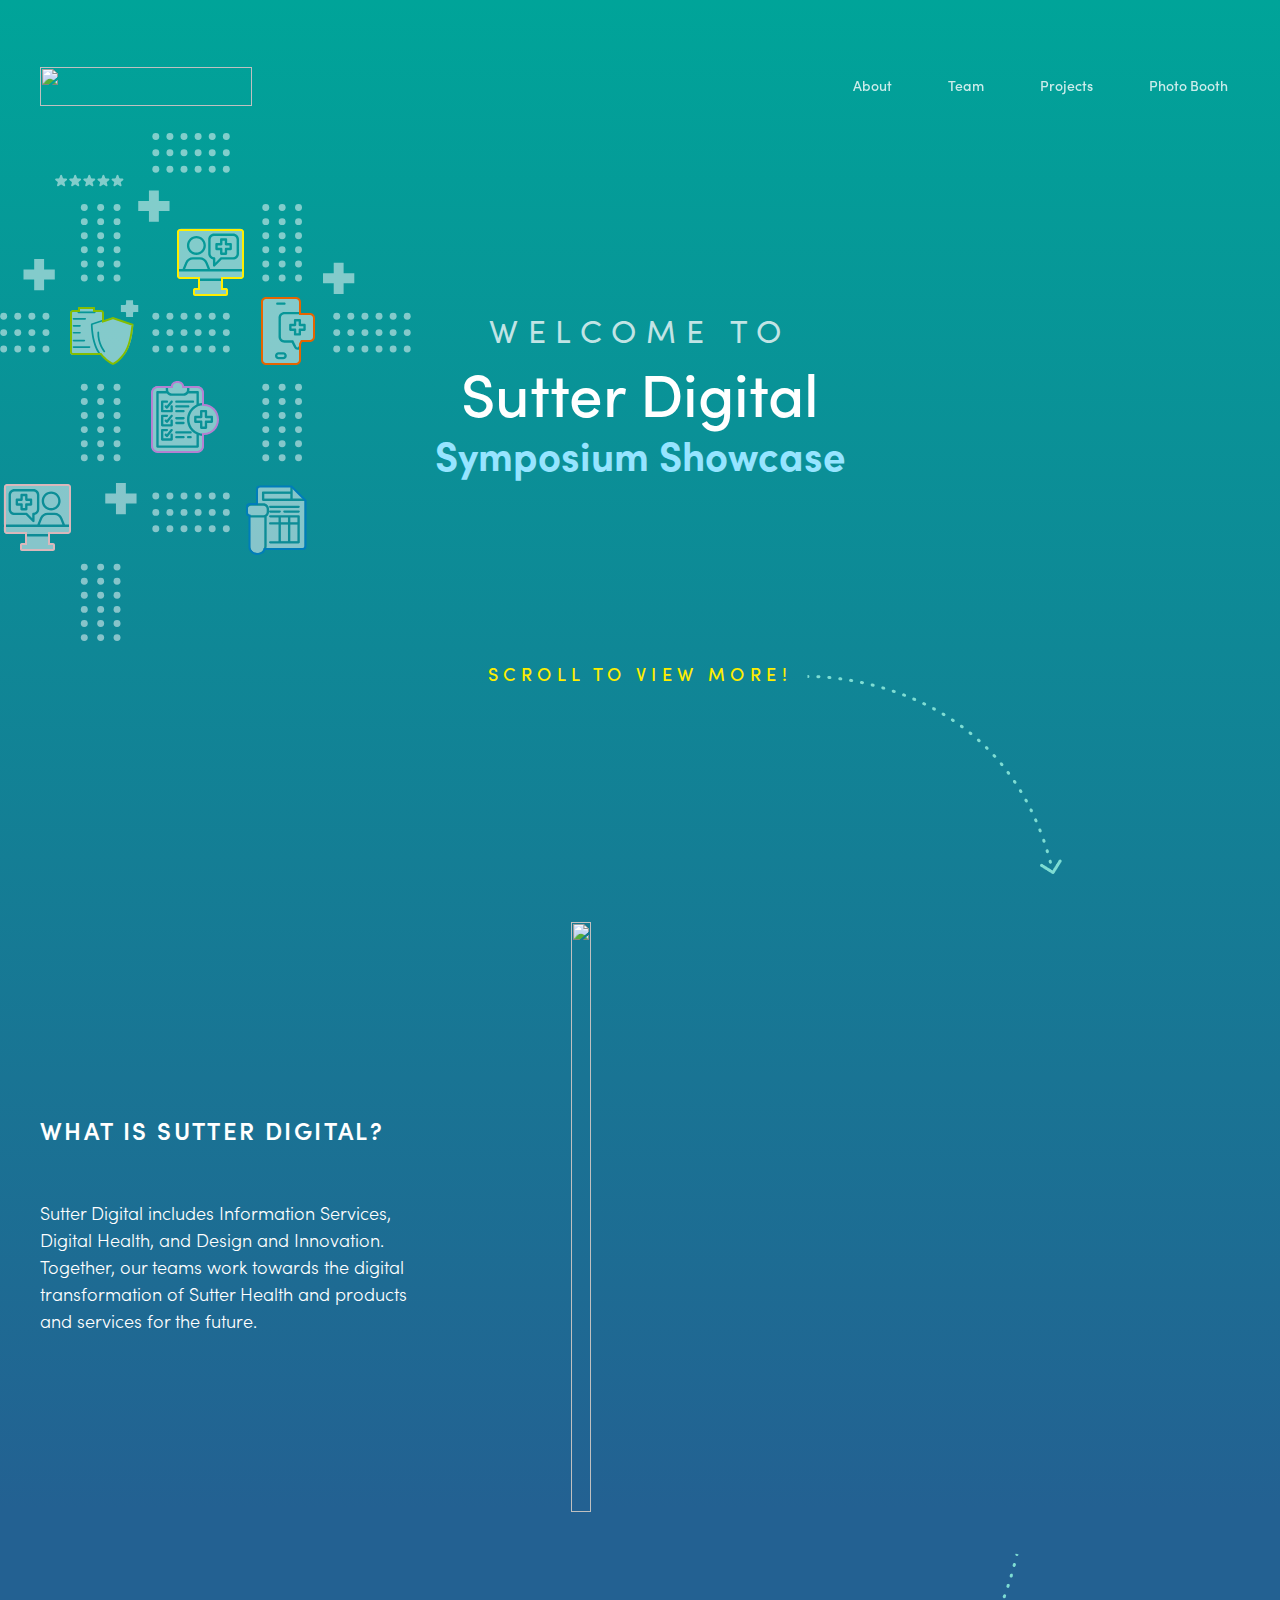
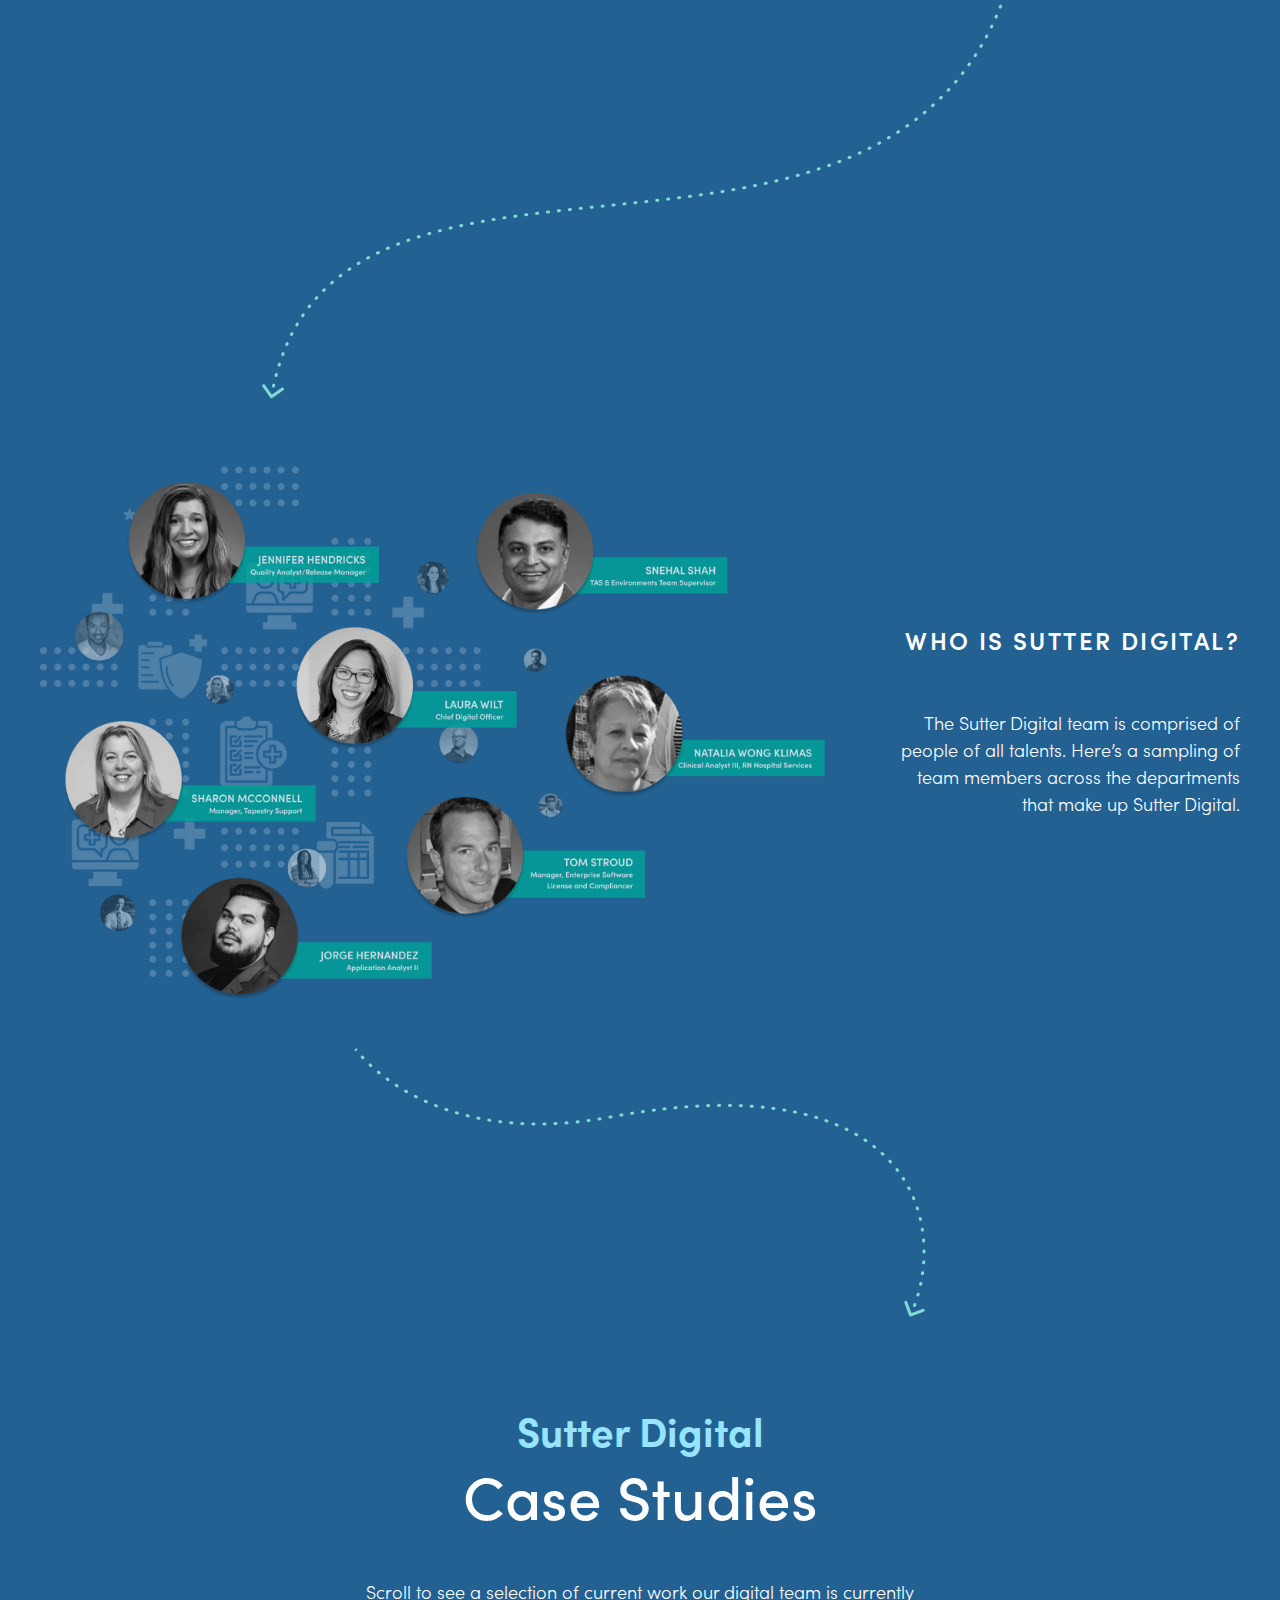
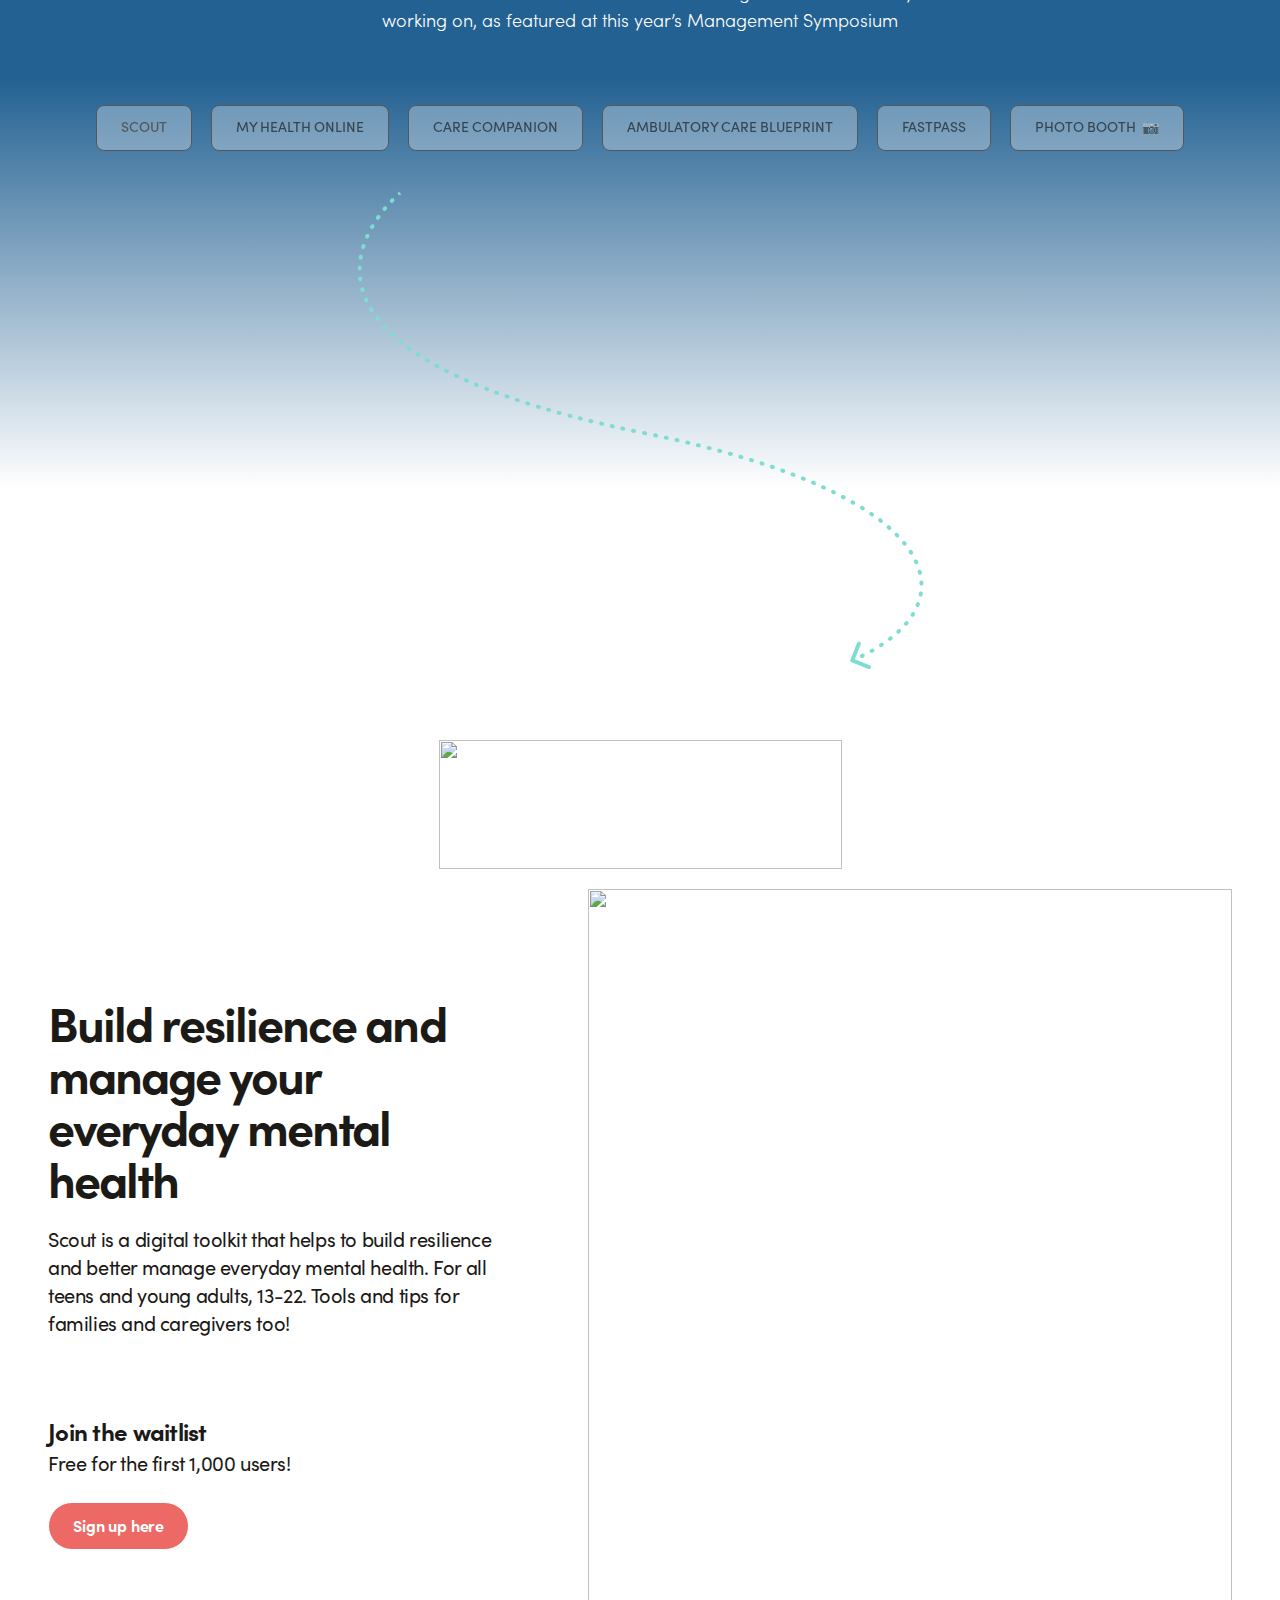
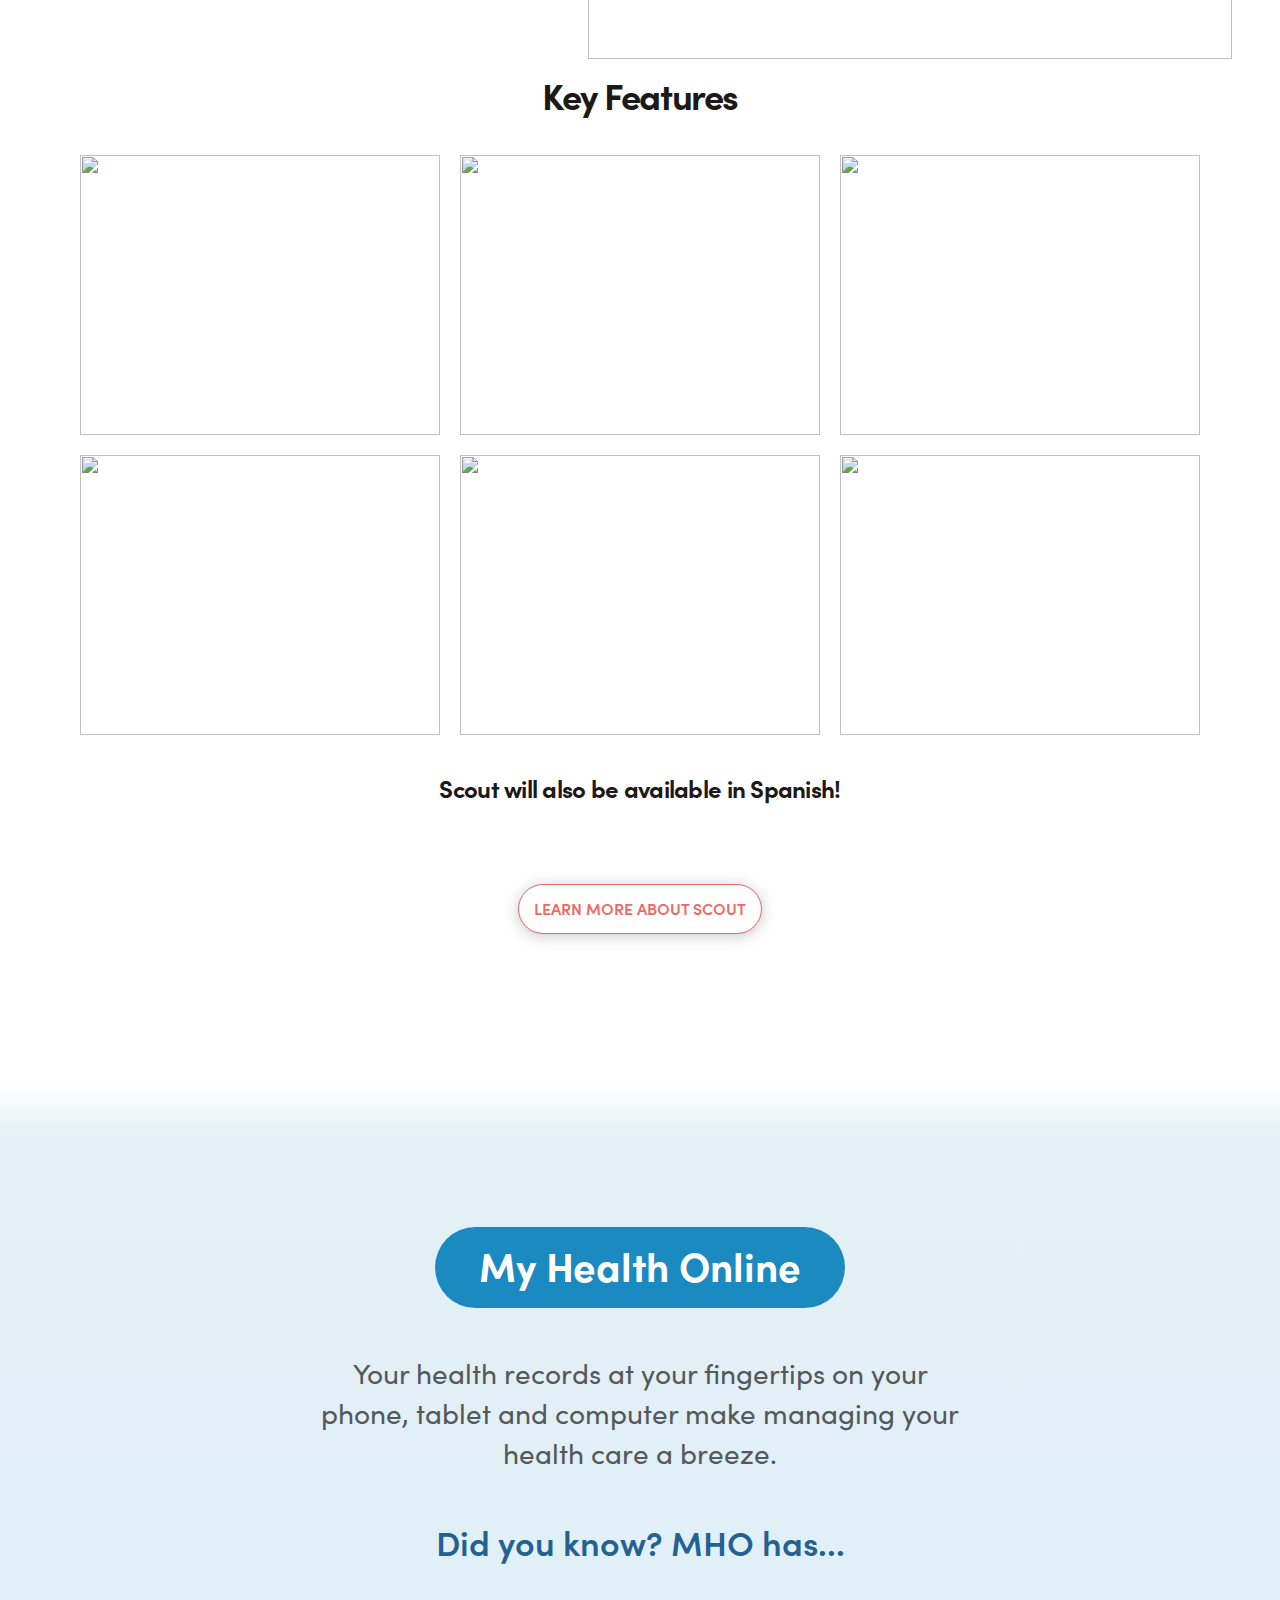
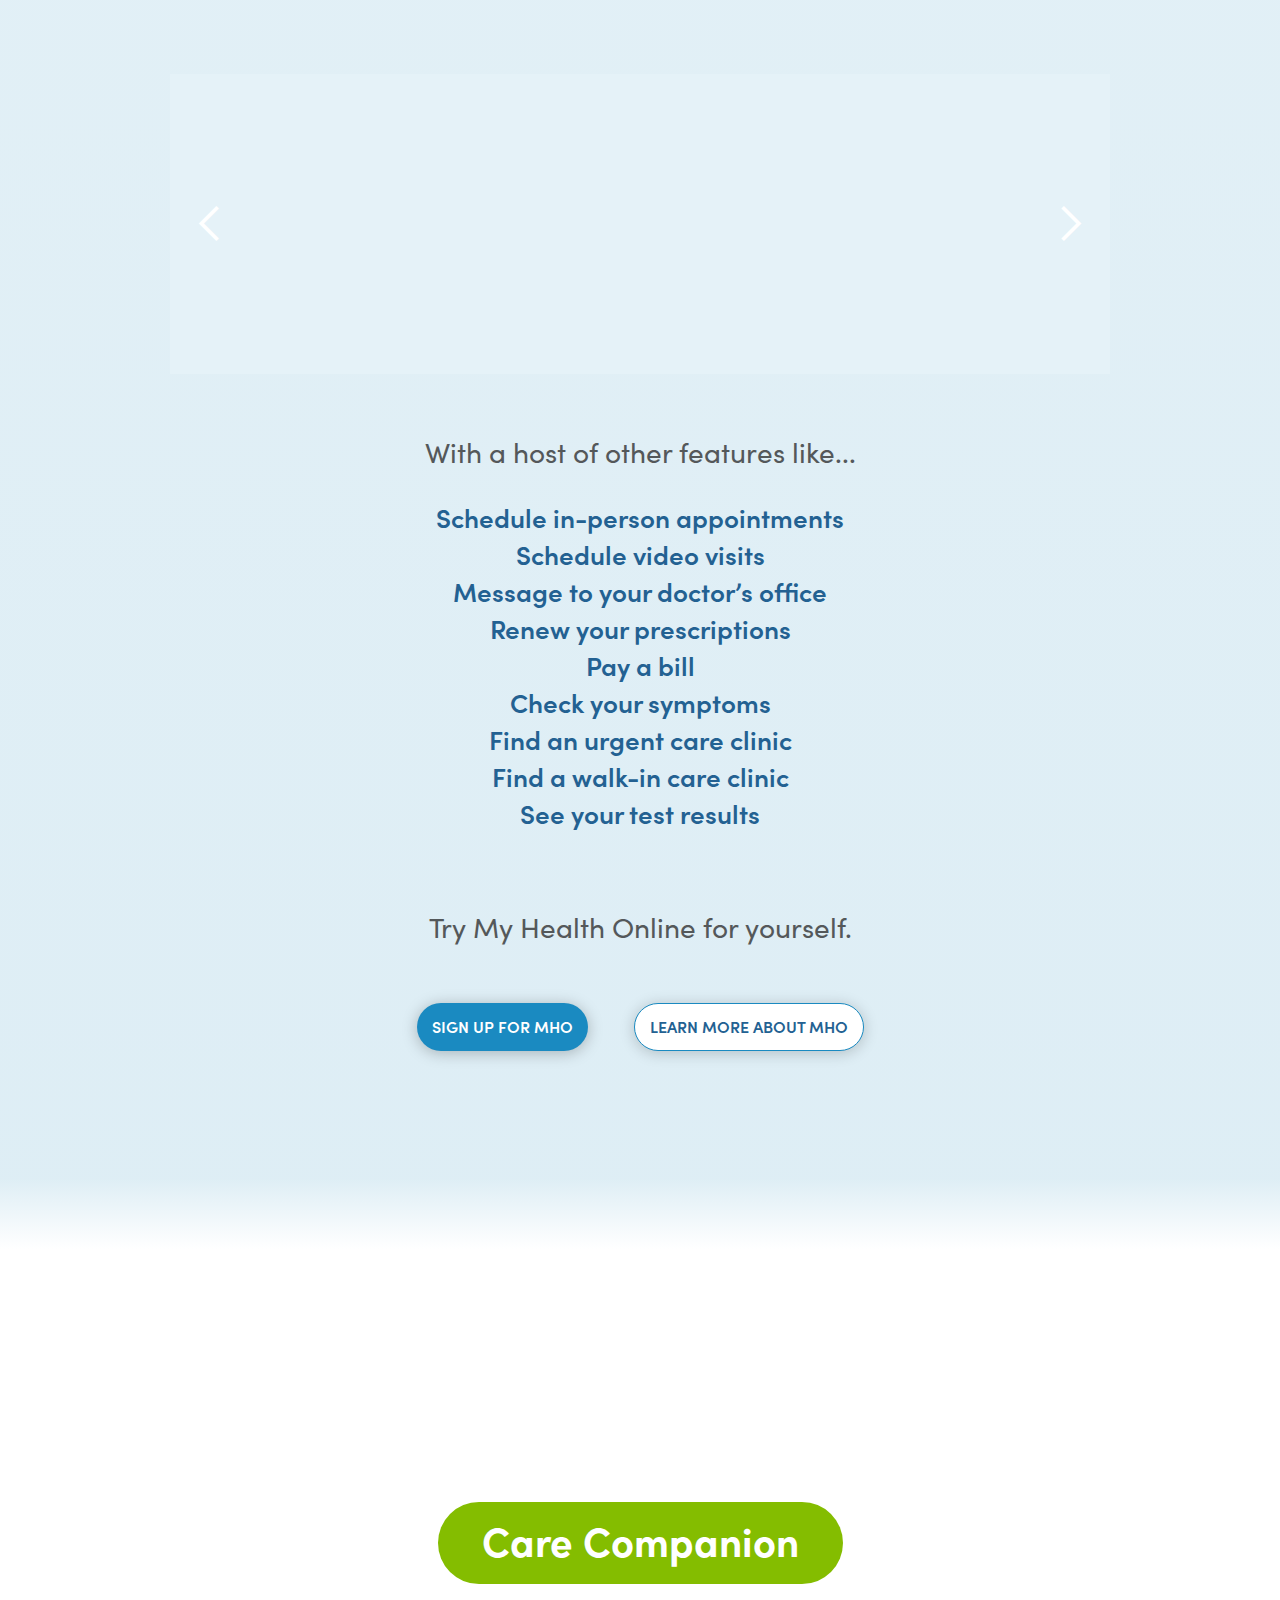
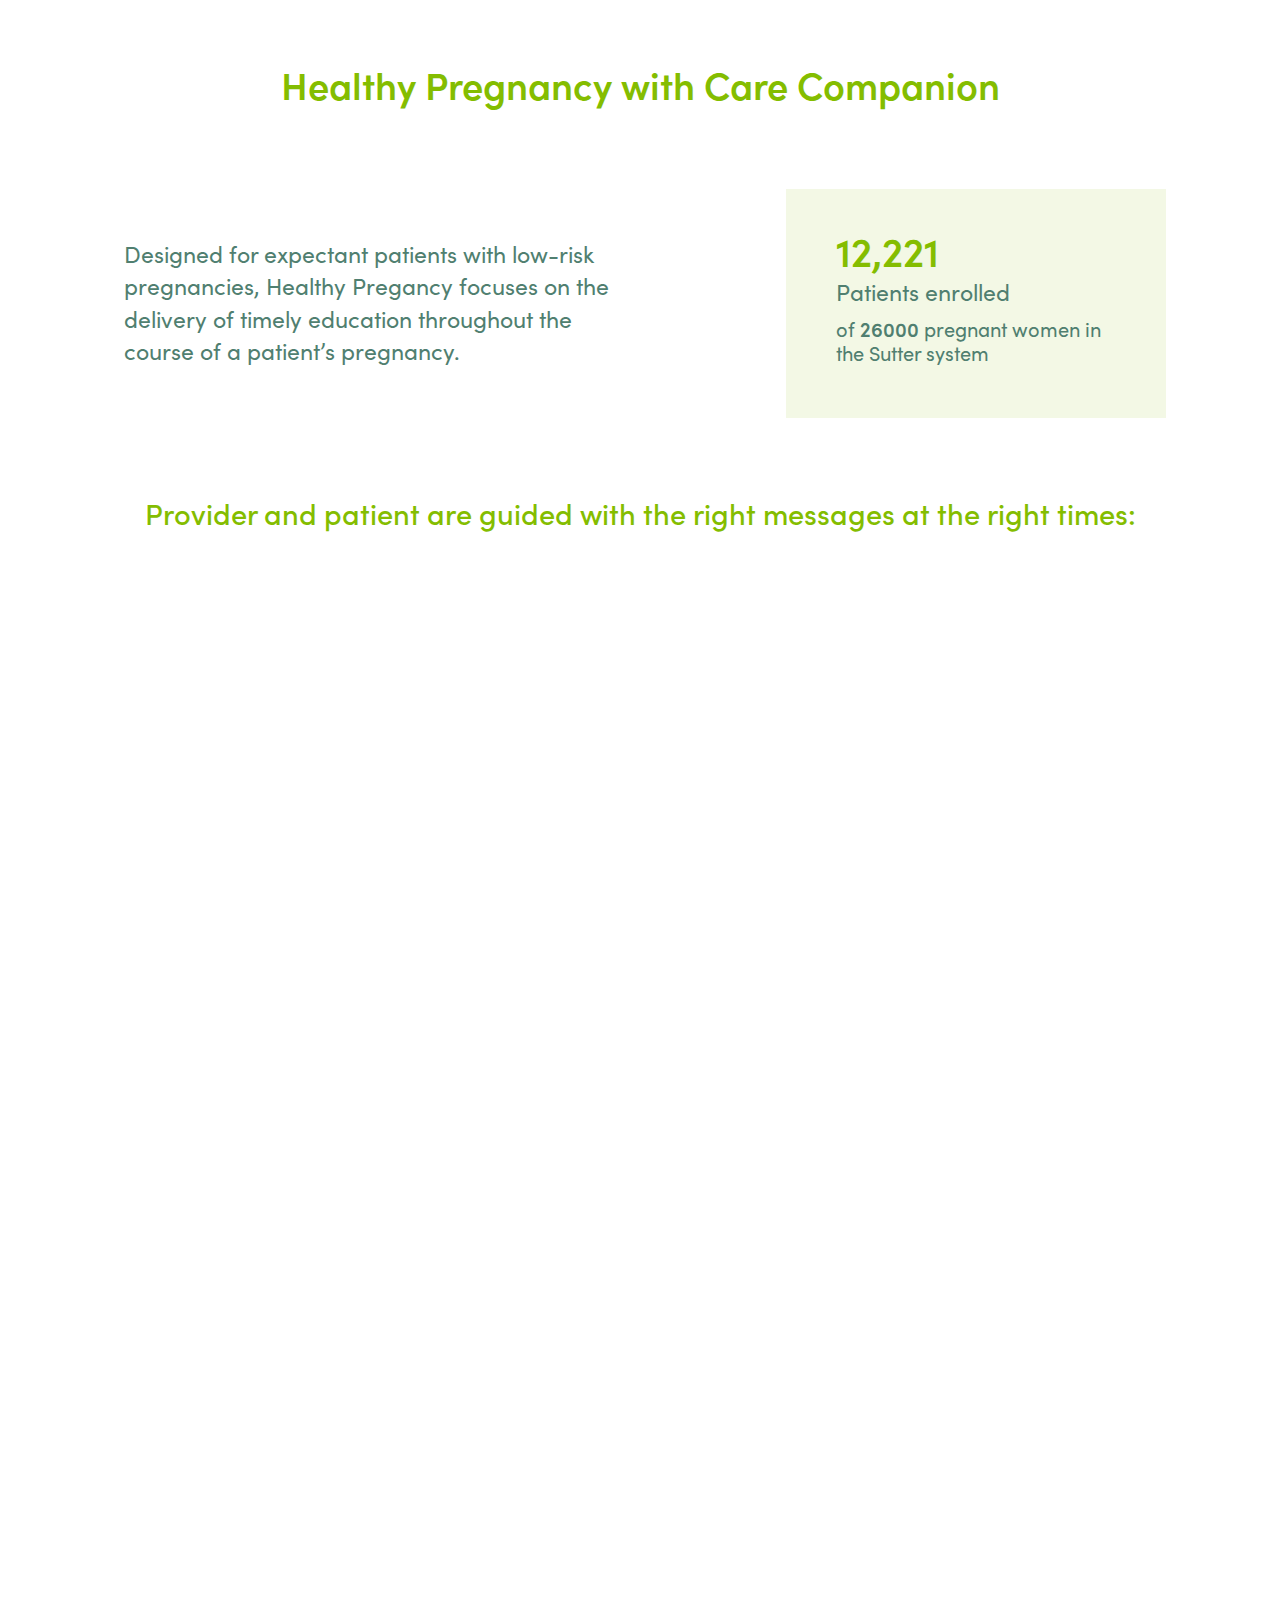
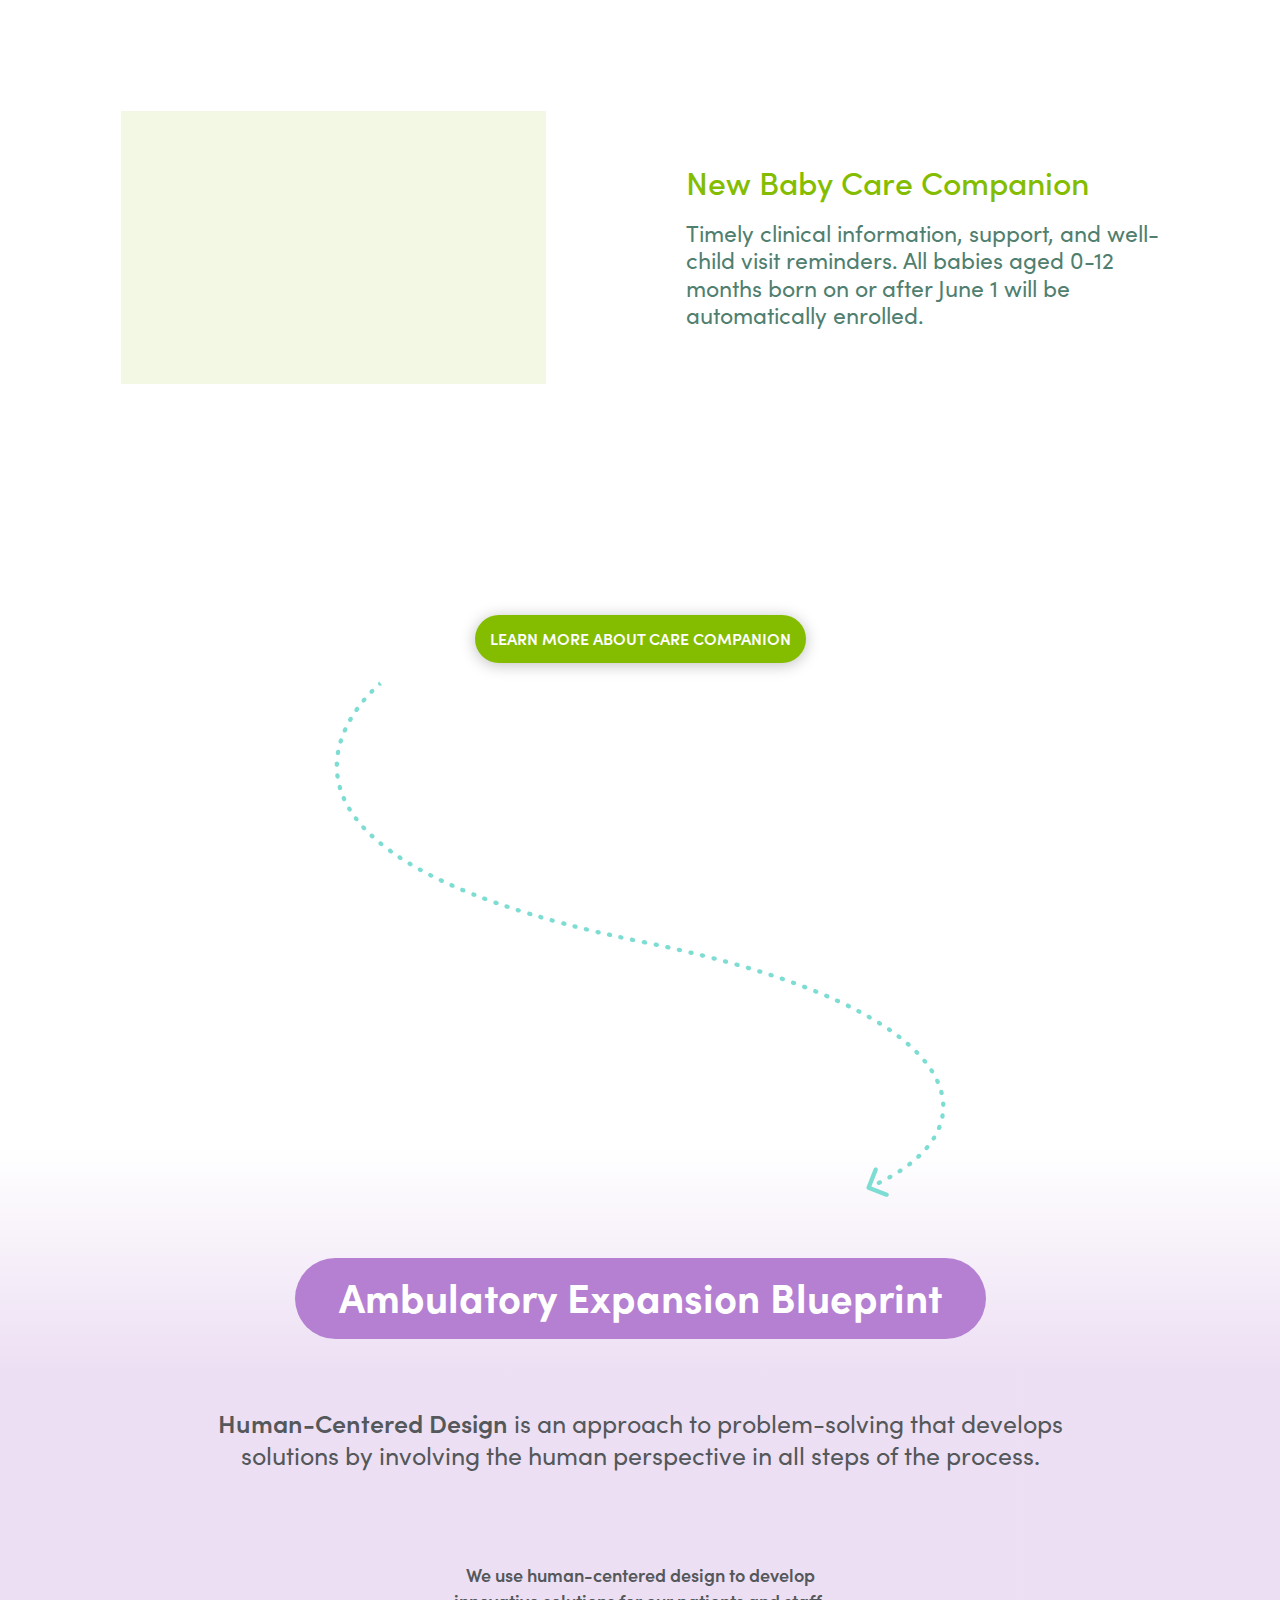
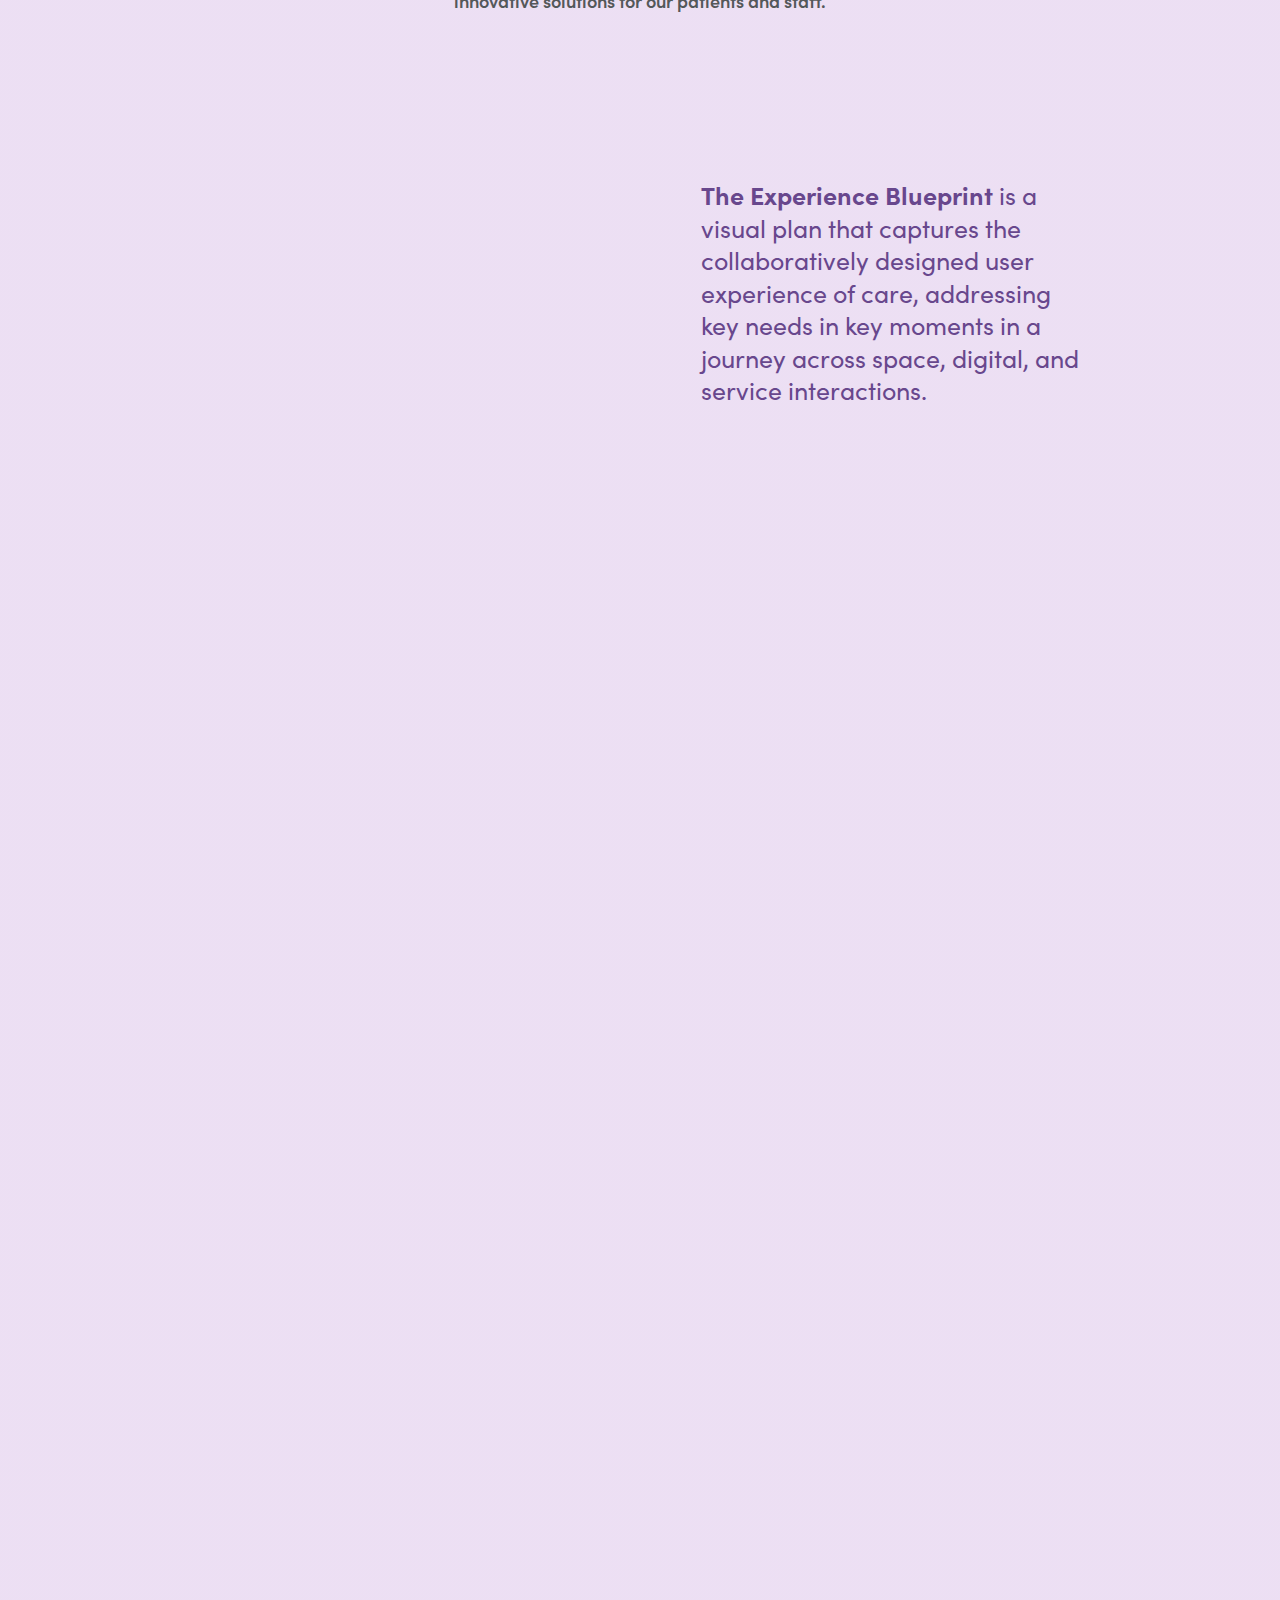
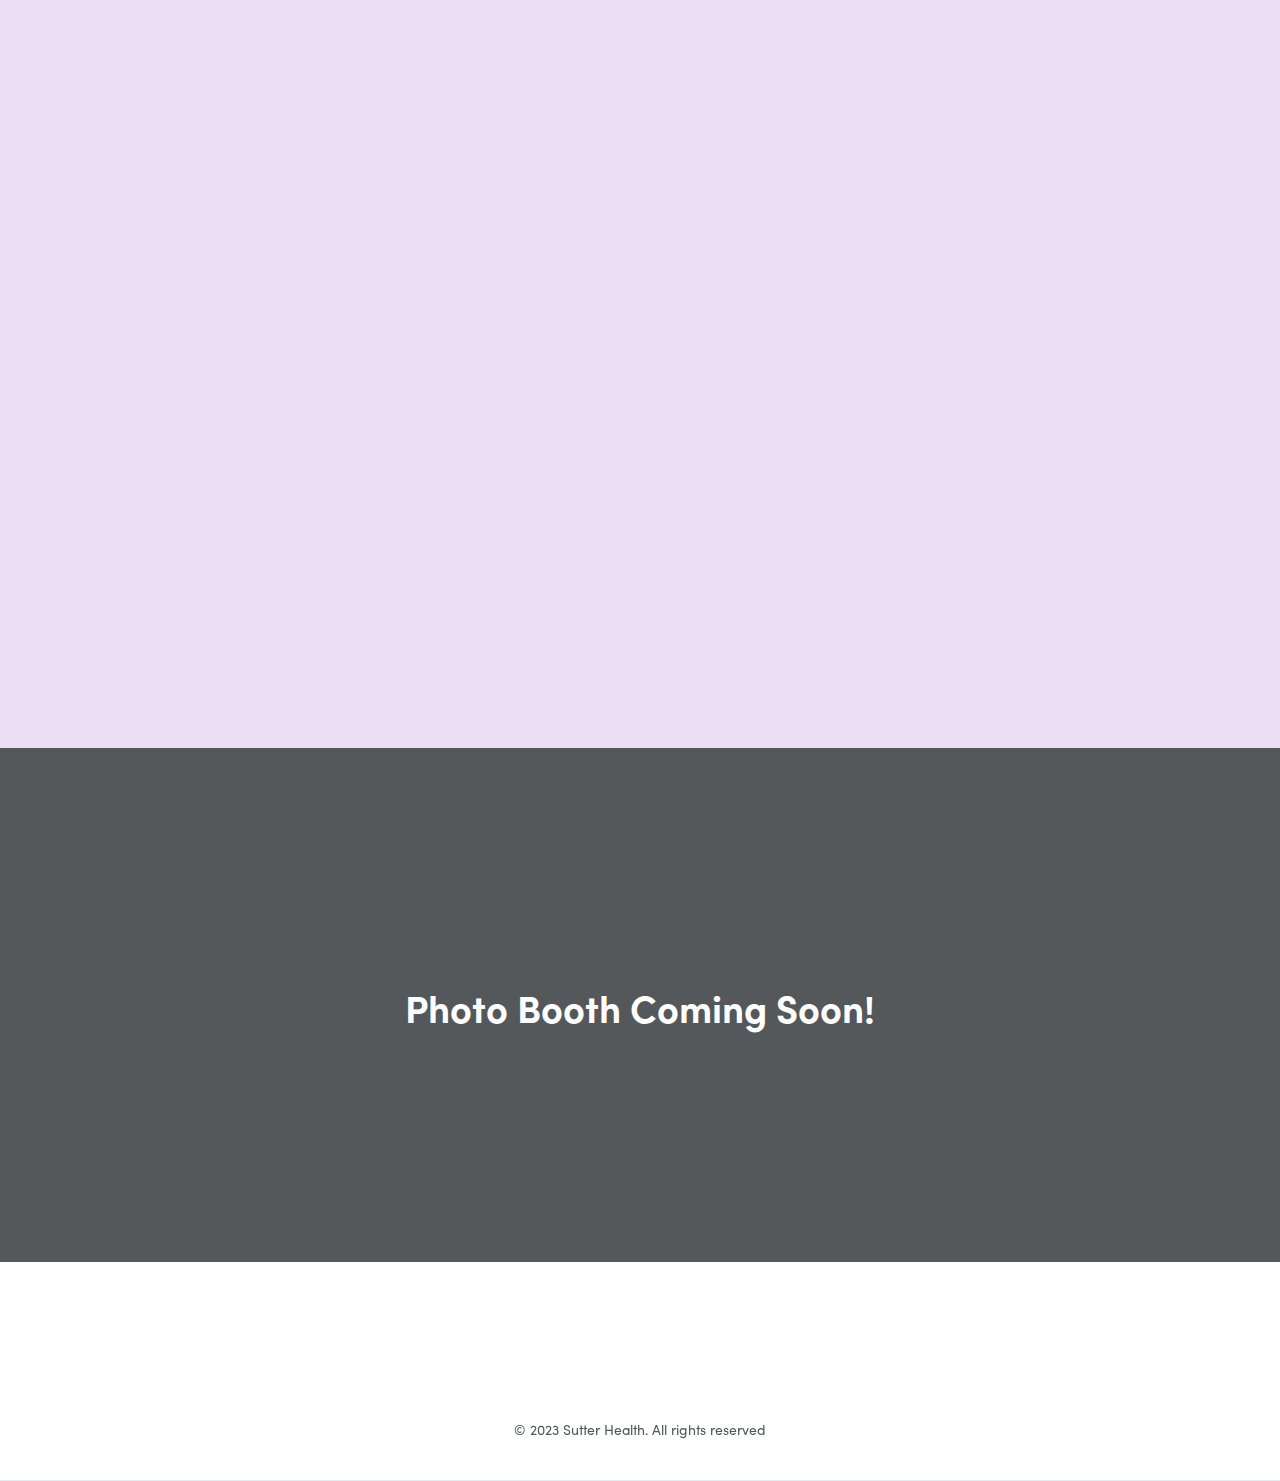
==== index.html @ 20db07af "Initial commit" ====
<!DOCTYPE html><!--  This site was created in Webflow. https://www.webflow.com  -->
<!--  Last Published: Mon Jun 05 2023 23:41:37 GMT+0000 (Coordinated Universal Time)  -->
<html data-wf-page="6446c58904082c410ef8699d" data-wf-site="6446c58904082c099ef8699c">
<head>
  <meta charset="utf-8">
  <title>Management Symposium</title>
  <meta content="width=device-width, initial-scale=1" name="viewport">
  <meta content="Webflow" name="generator">
  <link href="css/normalize.css" rel="stylesheet" type="text/css">
  <link href="css/webflow.css" rel="stylesheet" type="text/css">
  <link href="css/management-symposium.webflow.css" rel="stylesheet" type="text/css">
  <script type="text/javascript">!function(o,c){var n=c.documentElement,t=" w-mod-";n.className+=t+"js",("ontouchstart"in o||o.DocumentTouch&&c instanceof DocumentTouch)&&(n.className+=t+"touch")}(window,document);</script>
  <link href="images/favicon.ico" rel="shortcut icon" type="image/x-icon">
  <link href="images/webclip.png" rel="apple-touch-icon">
</head>
<body class="body">
  <div class="management-test-2">
    <div data-animation="default" data-collapse="medium" data-duration="400" data-easing="ease" data-easing2="ease" role="banner" class="navbar-logo-left-2 w-nav">
      <div class="navbarcontainer-2 w-container">
        <div class="navbar-content-2">
          <div class="navbar-brand-2">
            <div class="sh-logo-white"><img src="https://uploads-ssl.webflow.com/6441c3f379c7a4ea30bca089/6468011d9a93f655dab0a0d8_white_SH_logo%403x-1.png" loading="lazy" width="212" height="39" alt="" class="white_sh_logo-3x-1"></div>
          </div>
          <nav role="navigation" class="navbar-menu-2 w-nav-menu">
            <a href="#what-is-shd" class="navbar-link-2 w-nav-link">
              <div class="text-7">About</div>
            </a>
            <a href="#who-is-shd" class="navbar-link-3 w-nav-link">
              <div class="text-7">Team</div>
            </a>
            <a href="#case-studies" class="navbar-link-4 w-nav-link">
              <div class="text-7">Projects</div>
            </a>
            <a href="#Photo-Booth" class="navbar-link-5 w-nav-link">
              <div class="text-7">Photo Booth</div>
            </a>
          </nav>
        </div>
        <div class="w-nav-button">
          <div class="w-icon-nav-menu"></div>
        </div>
      </div>
    </div>
    <div class="case-studies">
      <div class="div-block-10"><img src="images/pattern-w-color.svg" loading="lazy" alt="" class="image-33"></div>
      <div class="small-container">
        <div class="content">
          <h1 class="title-copy-goes-here-be-awesome">WELCOME TO</h1>
          <div class="sh-logo-white">
            <div class="sh-logo-white"><span class="sutter-digital-management-symposium-showcase-0">Sutter Digital
              </span><span class="sutter-digital-management-symposium-showcase-1"><br> Symposium Showcase</span></div>
          </div>
        </div>
        <h1 class="title-copy-goes-here-be-awesome-2">SCROLL TO VIEW MORE!</h1>
      </div>
    </div>
    <div class="div-block-8"><img src="images/Arrow-0.png" loading="lazy" alt="" class="image-31"></div>
    <div class="team-rectangles-2">
      <div id="what-is-shd" class="who-is-shd">
        <div class="section-title-2">
          <h1 class="heading-2---sofia-pro-semi-bold">What is Sutter Digital?</h1>
          <h1 class="callout-text---sofia-pro-light">Sutter Digital includes Information Services, Digital Health, and Design and Innovation. Together, our teams work towards the digital transformation of Sutter Health and products and services for the future.</h1>
        </div>
        <div class="columns-2 f2wf-columns-2"><img src="https://uploads-ssl.webflow.com/6441c3f379c7a4ea30bca089/6468011e7e03754b9adc127c_Vectors-Wrapper.svg" loading="lazy" width="280" height="590" alt="" class="vectors-wrapper"></div>
      </div>
      <div class="div-block-7"><img src="images/Arrow-2.png" loading="lazy" sizes="(max-width: 757px) 100vw, 757px" srcset="images/Arrow-2-p-500.png 500w, images/Arrow-2.png 757w" alt="" class="image-30"></div>
      <div id="who-is-shd" class="who-is-shd">
        <div class="columns-2 f2wf-columns-2"><img src="images/profiles.png" loading="lazy" sizes="(max-width: 479px) 100vw, (max-width: 767px) 62vw, 65vw" srcset="images/profiles-p-500.png 500w, images/profiles-p-800.png 800w, images/profiles-p-1080.png 1080w, images/profiles-p-1600.png 1600w, images/profiles.png 1798w" alt="" class="image-28"></div>
        <div class="section-title-3">
          <h1 class="heading-2---sofia-pro-semi-bold-2">WHO IS SUTTER DIGITAL?</h1>
          <h1 class="callout-text---sofia-pro-light-2">The Sutter Digital team is comprised of people of all talents. Here’s a sampling of team members across the departments that make up Sutter Digital.</h1>
        </div>
      </div>
    </div>
    <div class="div-block-6"><img src="images/Arrow-3.png" loading="lazy" sizes="(max-width: 762px) 75vw, 572px" srcset="images/Arrow-3-p-500.png 500w, images/Arrow-3.png 572w" alt="" class="image-29"></div>
    <div id="case-studies" class="case-studies">
      <div class="small-container">
        <div class="content">
          <div class="sh-logo-white">
            <div class="sh-logo-white"><span class="sutter-digital-management-symposium-showcase-0">
              </span><span class="sutter-digital-management-symposium-showcase-1">Sutter Digital
              </span><span class="sutter-digital-management-symposium-showcase-0"><br>Case Studies</span></div>
          </div>
          <h1 class="callout-text---sofia-pro-light-3">Scroll to see a selection of current work our digital team is currently working on, as featured at this year’s Management Symposium</h1>
        </div>
      </div>
    </div>
  </div>
  <div class="case-studies-stack">
    <div class="navbar-no-shadow wf-section">
      <div data-animation="default" data-collapse="all" data-duration="400" data-easing="ease" data-easing2="ease" role="banner" class="cs---navbar-no-shadow-container w-nav">
        <div class="frame-2857201">
          <a href="#CS---Scout-Section" data-w-id="4561c771-dcbe-bdf4-4152-1b082cc23fb5" class="button-case-study-menu">
            <div class="text-17">SCOUT</div>
          </a>
          <a href="#My-Health-Online-Auto-layout" class="button-case-study-menu">
            <div class="text-16">My health online</div>
          </a>
          <a href="#Care-Companion-Auto-layout" class="button-case-study-menu">
            <div class="text-16">Care Companion</div>
          </a>
          <a href="#Ambulatory-Expansion-Blueprint-Auto-layout" class="button-case-study-menu">
            <div class="text-16">Ambulatory care blueprint</div>
          </a>
          <a href="#" class="button-case-study-menu">
            <div class="text-16">FASTPASS</div>
          </a>
          <a href="#Photo-Booth" class="button-case-study-menu">
            <div class="text-16">Photo Booth  📷</div>
          </a>
        </div>
      </div>
    </div>
    <div class="div-block-9"><img src="images/Arrow-5.svg" loading="lazy" alt="" class="image-32"></div>
    <div class="small-container-3">
      <section id="CS---Scout-Section" class="cs---scout-section wf-section"></section>
      <div class="cs---scout-section"><img src="https://uploads-ssl.webflow.com/6441c3f379c7a4ea30bca089/6477b04a17aa9b244ba6b70c_image-20.png" loading="lazy" width="403" height="129" alt="" class="image-20"></div>
    </div>
    <div class="hero-heading-left-2">
      <div class="container-7 f2wf-columns-3">
        <div class="frame-48096264">
          <div class="frame-48096244">
            <div class="text-13">Build resilience and manage your everyday mental health</div>
            <div class="text-14">Scout is a digital toolkit that helps to build resilience and better manage everyday mental health. For all teens and young adults, 13-22. Tools and tips for families and caregivers too!</div>
          </div>
          <div class="frame-48096210">
            <div class="frame-48096229">
              <div class="headings-headline-3">Join the waitlist</div>
              <div class="text-14">Free for the first 1,000 users!</div>
            </div>
            <a href="https://scoutwaitlist.sutterhealth.org/" target="_blank" class="button-3">
              <div class="label">Sign up here</div>
            </a>
          </div>
        </div>
        <div class="column-3"><img src="https://uploads-ssl.webflow.com/6441c3f379c7a4ea30bca089/646be1450431561ebb6f7092_Vectors-Wrapper.svg" loading="lazy" width="644" height="770" alt="" class="vectors-wrapper-2"></div>
      </div>
    </div>
    <div class="frame-48096265">
      <div class="text-15">Key Features</div>
      <div class="frame-48096244">
        <div class="frame-48096246"><img src="https://uploads-ssl.webflow.com/6441c3f379c7a4ea30bca089/6477b04cd698784e0d85c27f_Vectors-Wrapper.svg" loading="lazy" width="360" height="280" alt="" class="vectors-wrapper-2"><img src="https://uploads-ssl.webflow.com/6441c3f379c7a4ea30bca089/6477b04d3af813e0bb65be6d_Vectors-Wrapper.svg" loading="lazy" width="360" height="280" alt="" class="vectors-wrapper-2"><img src="https://uploads-ssl.webflow.com/6441c3f379c7a4ea30bca089/646be148a558da24a4f7b3ef_Vectors-Wrapper.svg" loading="lazy" width="360" height="280" alt="" class="vectors-wrapper-2"></div>
        <div class="frame-48096246"><img src="https://uploads-ssl.webflow.com/6441c3f379c7a4ea30bca089/6477b04fa475a396da9b2e8e_Vectors-Wrapper.svg" loading="lazy" width="360" height="280" alt="" class="vectors-wrapper-2"><img src="https://uploads-ssl.webflow.com/6441c3f379c7a4ea30bca089/6477b050f73c33b0c01202db_Vectors-Wrapper.svg" loading="lazy" width="360" height="280" alt="" class="vectors-wrapper-2"><img src="https://uploads-ssl.webflow.com/6441c3f379c7a4ea30bca089/6477b050755c32ee17694486_Vectors-Wrapper.svg" loading="lazy" width="360" height="280" alt="" class="vectors-wrapper-2"></div>
      </div>
      <div class="headings-headline-4">Scout will also be available in Spanish!</div>
    </div>
    <div class="frame-48096266">
      <a href="https://scoutwaitlist.sutterhealth.org/" target="_blank" class="scout-cta w-button">LEARN MORE ABOUT SCOUT</a>
    </div>
    <div id="My-Health-Online-Auto-layout" class="my-health-online-auto-layout">
      <div class="mho-header">
        <div class="frame-48096270">
          <div class="text-33">My Health Online</div>
        </div>
        <div class="text-19">Your health records at your fingertips on your phone, tablet and computer make managing your health care a breeze.</div>
      </div>
      <div class="text-block">Did you know? MHO has...</div>
      <div></div>
      <div class="div-block">
        <div class="container-10 w-container">
          <div data-delay="4000" data-animation="slide" class="slide-1 w-slider" data-autoplay="false" data-easing="ease" data-hide-arrows="false" data-disable-swipe="false" data-autoplay-limit="0" data-nav-spacing="3" data-duration="500" data-infinite="true">
            <div class="w-slider-mask">
              <div class="w-slide"></div>
              <div class="w-slide"></div>
            </div>
            <div class="w-slider-arrow-left">
              <div class="w-icon-slider-left"></div>
            </div>
            <div class="w-slider-arrow-right">
              <div class="w-icon-slider-right"></div>
            </div>
            <div class="w-slider-nav w-round w-num"></div>
          </div>
        </div>
      </div>
      <div class="frame-48096285">
        <div class="error-f5154994-eda7-b8d9-fda7-fd9484c95425">With a host of other features like... </div>
        <div class="frame-48096286">
          <div class="[base64]">Schedule in-person appointments<br>
            Schedule video visits<br>
            Message to your doctor’s office<br>
            Renew your prescriptions<br>
            Pay a bill<br>
            Check your symptoms<br>
            Find an urgent care clinic<br>
            Find a walk-in care clinic<br>
            See your test results</div>
        </div>
      </div>
      <div class="mho-ctas">
        <div class="text-19">Try My Health Online for yourself.</div>
        <div class="btn-group">
          <a href="https://myhealthonline.sutterhealth.org/mho/signup" target="_blank" class="sign-up-for-mho w-button">SIGN UP FOR MHO</a>
          <a href="https://myhealthonline.sutterhealth.org/mho/signup" target="_blank" class="mho-learn-more-button w-button">LEARN MORE ABOUT MHO</a>
        </div>
      </div>
    </div>
    <div id="Care-Companion-Auto-layout" class="care-companion-auto-layout">
      <div class="frame-cc-title--1">
        <div class="text-18">Care Companion</div>
      </div>
      <div class="text-27">Healthy Pregnancy with Care Companion</div>
      <div class="description-stats">
        <div class="text-28">Designed for expectant patients with low-risk pregnancies, Healthy Pregancy focuses on the delivery of timely education throughout the course of a patient’s pregnancy.</div>
        <div class="stats">
          <div class="frame-48096274">
            <div class="text-29">12,221</div>
            <div class="text-30">Patients enrolled</div>
          </div>
          <div class="of-26000-pregnant-women-in-the-sutter-system">
            <div class="of-26000-pregnant-women-in-the-sutter-system of-26000-pregnant-women-in-the-sutter-system"><span class="of-26000-pregnant-women-in-the-sutter-system">of </span><span class="of-26000-pregnant-women-in-the-sutter-system-1">26000</span><span class="of-26000-pregnant-women-in-the-sutter-system"> pregnant women in the Sutter system </span></div>
          </div>
        </div>
      </div>
      <div class="text-31">Provider and patient are guided with the right messages at the right times:</div>
      <div class="timelinephone"><img src="https://uploads-ssl.webflow.com/6441c3f379c7a4ea30bca089/647bce0a18cbf2112d163577_Timeline-1.png" loading="lazy" width="977" height="1018" alt="" class="timeline-1"><img src="https://uploads-ssl.webflow.com/6441c3f379c7a4ea30bca089/647bce0b679000936538c3f7_Pregnancy-info-1.png" loading="lazy" width="241" height="486" alt="" class="pregnancy-info-1"></div>
      <div class="frame-48096276">
        <div class="new-baby-stuff">
          <div class="frame-48096275"><img src="https://uploads-ssl.webflow.com/6441c3f379c7a4ea30bca089/647bce0cfc1ba9a871c5bda5_Newborn-info-1.png" loading="lazy" width="225" height="455" alt="" class="timeline-1"></div>
          <div class="new-baby-description">
            <div class="text-32">New Baby Care Companion</div>
            <div class="text-30">Timely clinical information, support, and well-child visit reminders.
              All babies aged 0-12 months born on or after June 1 will be automatically enrolled.</div>
          </div>
        </div>
      </div>
      <div class="div-block-4">
        <a href="https://myhealthonline.sutterhealth.org/mho/signup" target="_blank" class="cc-cta-button w-button">LEARN MORE ABOUT CARE COMPANION</a>
      </div>
    </div>
    <div class="div-block-5"><img src="images/Arrow-5.svg" loading="lazy" alt="" class="image-26"></div>
    <div id="Ambulatory-Expansion-Blueprint-Auto-layout" class="ambulatory-expansion-blueprint-auto-layout">
      <div class="mho-header-2">
        <div class="frame-48096287">
          <div class="text-34">Ambulatory Expansion Blueprint</div>
        </div>
        <div class="frame-48096277">
          <div class="human-centered-design-is-an-approach-to-problem-solving-that-develops-solutions-by-involving-the-human-perspective-in-all-steps-of-the-process">
            <div class="human-centered-design-is-an-approach-to-problem-solving-that-develops-solutions-by-involving-the-human-perspective-in-all-steps-of-the-process human-centered-design-is-an-approach-to-problem-solving-that-develops-solutions-by-involving-the-human-perspective-in-all-steps-of-the-process"><span class="human-centered-design-is-an-approach-to-problem-solving-that-develops-solutions-by-involving-the-human-perspective-in-all-steps-of-the-process-0">Human-Centered Design</span><span class="human-centered-design-is-an-approach-to-problem-solving-that-develops-solutions-by-involving-the-human-perspective-in-all-steps-of-the-process-1"> is an approach to problem-solving that develops solutions by involving the human perspective in all steps of the process. </span></div>
          </div>
        </div>
        <div class="frame-2857270">
          <div class="frame-2857271"><img src="images/HCD-graphic.png" loading="lazy" sizes="(max-width: 479px) 199px, (max-width: 767px) 63vw, 72vw" srcset="images/HCD-graphic-p-500.png 500w, images/HCD-graphic-p-800.png 800w, images/HCD-graphic-p-1080.png 1080w, images/HCD-graphic-p-1600.png 1600w, images/HCD-graphic-p-2000.png 2000w, images/HCD-graphic.png 2071w" alt="" class="image-24"></div>
          <div class="frame-48096289">
            <div class="text-35">We use human-centered design to develop innovative solutions for our patients and staff.</div>
          </div>
        </div>
      </div>
      <div class="frame-48096288"><img src="https://uploads-ssl.webflow.com/6441c3f379c7a4ea30bca089/647cf15eda48d5f898504394_Screen-Shot-2023-02-03-at-2.13.png" loading="lazy" width="440" height="287.346923828125" alt="" class="screen-shot-2023-02-03-at-2-13">
        <div class="text-36"><strong>The Experience Blueprint</strong> is a visual plan that captures the collaboratively designed user experience of care, addressing key needs in key moments in a journey across space, digital, and service interactions.</div>
      </div>
      <div class="mho-ctas-2"><img src="https://uploads-ssl.webflow.com/6441c3f379c7a4ea30bca089/647cf15f206abfac87f6be52_Vectors-Wrapper.svg" loading="lazy" width="888.1980590820312" height="1124.62841796875" alt="" class="vectors-wrapper-5"><img src="images/ideation-image.png" loading="lazy" sizes="(max-width: 479px) 52vw, 248px" srcset="images/ideation-image-p-500.png 500w, images/ideation-image.png 773w" alt="" class="image-25"></div>
    </div>
  </div>
  <section id="Photo-Booth" class="photo-booth wf-section">
    <div class="container-11">
      <div class="hero-wrapper-two-2">
        <h1 class="heading-2">Photo Booth Coming Soon!</h1>
      </div>
    </div>
  </section>
  <section class="footer-subscribe wf-section">
    <div class="container-8">
      <div class="footer-bottom">
        <div class="footer-copyright">© 2023 Sutter Health. All rights reserved</div>
      </div>
    </div>
  </section>
  <script src="https://d3e54v103j8qbb.cloudfront.net/js/jquery-3.5.1.min.dc5e7f18c8.js?site=6446c58904082c099ef8699c" type="text/javascript" integrity="sha256-9/aliU8dGd2tb6OSsuzixeV4y/faTqgFtohetphbbj0=" crossorigin="anonymous"></script>
  <script src="js/webflow.js" type="text/javascript"></script>
</body>
</html>
---- css/webflow.css ----
@font-face {
  font-family: 'webflow-icons';
  src: url("[data-uri]") format('truetype');
  font-weight: normal;
  font-style: normal;
}
[class^="w-icon-"],
[class*=" w-icon-"] {
  /* use !important to prevent issues with browser extensions that change fonts */
  font-family: 'webflow-icons' !important;
  speak: none;
  font-style: normal;
  font-weight: normal;
  font-variant: normal;
  text-transform: none;
  line-height: 1;
  /* Better Font Rendering =========== */
  -webkit-font-smoothing: antialiased;
  -moz-osx-font-smoothing: grayscale;
}
.w-icon-slider-right:before {
  content: "\e600";
}
.w-icon-slider-left:before {
  content: "\e601";
}
.w-icon-nav-menu:before {
  content: "\e602";
}
.w-icon-arrow-down:before,
.w-icon-dropdown-toggle:before {
  content: "\e603";
}
.w-icon-file-upload-remove:before {
  content: "\e900";
}
.w-icon-file-upload-icon:before {
  content: "\e903";
}
* {
  -webkit-box-sizing: border-box;
  -moz-box-sizing: border-box;
  box-sizing: border-box;
}
html {
  height: 100%;
}
body {
  margin: 0;
  min-height: 100%;
  background-color: #fff;
  font-family: Arial, sans-serif;
  font-size: 14px;
  line-height: 20px;
  color: #333;
}
img {
  max-width: 100%;
  vertical-align: middle;
  display: inline-block;
}
html.w-mod-touch * {
  background-attachment: scroll !important;
}
.w-block {
  display: block;
}
.w-inline-block {
  max-width: 100%;
  display: inline-block;
}
.w-clearfix:before,
.w-clearfix:after {
  content: " ";
  display: table;
  grid-column-start: 1;
  grid-row-start: 1;
  grid-column-end: 2;
  grid-row-end: 2;
}
.w-clearfix:after {
  clear: both;
}
.w-hidden {
  display: none;
}
.w-button {
  display: inline-block;
  padding: 9px 15px;
  background-color: #3898EC;
  color: white;
  border: 0;
  line-height: inherit;
  text-decoration: none;
  cursor: pointer;
  border-radius: 0;
}
input.w-button {
  -webkit-appearance: button;
}
html[data-w-dynpage] [data-w-cloak] {
  color: transparent !important;
}
.w-webflow-badge,
.w-webflow-badge * {
  position: static;
  left: auto;
  top: auto;
  right: auto;
  bottom: auto;
  z-index: auto;
  display: block;
  visibility: visible;
  overflow: visible;
  overflow-x: visible;
  overflow-y: visible;
  box-sizing: border-box;
  width: auto;
  height: auto;
  max-height: none;
  max-width: none;
  min-height: 0;
  min-width: 0;
  margin: 0;
  padding: 0;
  float: none;
  clear: none;
  border: 0 none transparent;
  border-radius: 0;
  background: none;
  background-image: none;
  background-position: 0% 0%;
  background-size: auto auto;
  background-repeat: repeat;
  background-origin: padding-box;
  background-clip: border-box;
  background-attachment: scroll;
  background-color: transparent;
  box-shadow: none;
  opacity: 1;
  transform: none;
  transition: none;
  direction: ltr;
  font-family: inherit;
  font-weight: inherit;
  color: inherit;
  font-size: inherit;
  line-height: inherit;
  font-style: inherit;
  font-variant: inherit;
  text-align: inherit;
  letter-spacing: inherit;
  text-decoration: inherit;
  text-indent: 0;
  text-transform: inherit;
  list-style-type: disc;
  text-shadow: none;
  font-smoothing: auto;
  vertical-align: baseline;
  cursor: inherit;
  white-space: inherit;
  word-break: normal;
  word-spacing: normal;
  word-wrap: normal;
}
.w-webflow-badge {
  position: fixed !important;
  display: inline-block !important;
  visibility: visible !important;
  z-index: 2147483647 !important;
  top: auto !important;
  right: 12px !important;
  bottom: 12px !important;
  left: auto !important;
  color: #AAADB0 !important;
  background-color: #fff !important;
  border-radius: 3px !important;
  padding: 6px 8px 6px 6px !important;
  font-size: 12px !important;
  opacity: 1 !important;
  line-height: 14px !important;
  text-decoration: none !important;
  transform: none !important;
  margin: 0 !important;
  width: auto !important;
  height: auto !important;
  overflow: visible !important;
  white-space: nowrap;
  box-shadow: 0 0 0 1px rgba(0, 0, 0, 0.1), 0px 1px 3px rgba(0, 0, 0, 0.1);
  cursor: pointer;
}
.w-webflow-badge > img {
  display: inline-block !important;
  visibility: visible !important;
  opacity: 1 !important;
  vertical-align: middle !important;
}
h1,
h2,
h3,
h4,
h5,
h6 {
  font-weight: bold;
  margin-bottom: 10px;
}
h1 {
  font-size: 38px;
  line-height: 44px;
  margin-top: 20px;
}
h2 {
  font-size: 32px;
  line-height: 36px;
  margin-top: 20px;
}
h3 {
  font-size: 24px;
  line-height: 30px;
  margin-top: 20px;
}
h4 {
  font-size: 18px;
  line-height: 24px;
  margin-top: 10px;
}
h5 {
  font-size: 14px;
  line-height: 20px;
  margin-top: 10px;
}
h6 {
  font-size: 12px;
  line-height: 18px;
  margin-top: 10px;
}
p {
  margin-top: 0;
  margin-bottom: 10px;
}
blockquote {
  margin: 0 0 10px 0;
  padding: 10px 20px;
  border-left: 5px solid #E2E2E2;
  font-size: 18px;
  line-height: 22px;
}
figure {
  margin: 0;
  margin-bottom: 10px;
}
figcaption {
  margin-top: 5px;
  text-align: center;
}
ul,
ol {
  margin-top: 0px;
  margin-bottom: 10px;
  padding-left: 40px;
}
.w-list-unstyled {
  padding-left: 0;
  list-style: none;
}
.w-embed:before,
.w-embed:after {
  content: " ";
  display: table;
  grid-column-start: 1;
  grid-row-start: 1;
  grid-column-end: 2;
  grid-row-end: 2;
}
.w-embed:after {
  clear: both;
}
.w-video {
  width: 100%;
  position: relative;
  padding: 0;
}
.w-video iframe,
.w-video object,
.w-video embed {
  position: absolute;
  top: 0;
  left: 0;
  width: 100%;
  height: 100%;
  border: none;
}
fieldset {
  padding: 0;
  margin: 0;
  border: 0;
}
button,
[type='button'],
[type='reset'] {
  border: 0;
  cursor: pointer;
  -webkit-appearance: button;
}
.w-form {
  margin: 0 0 15px;
}
.w-form-done {
  display: none;
  padding: 20px;
  text-align: center;
  background-color: #dddddd;
}
.w-form-fail {
  display: none;
  margin-top: 10px;
  padding: 10px;
  background-color: #ffdede;
}
label {
  display: block;
  margin-bottom: 5px;
  font-weight: bold;
}
.w-input,
.w-select {
  display: block;
  width: 100%;
  height: 38px;
  padding: 8px 12px;
  margin-bottom: 10px;
  font-size: 14px;
  line-height: 1.42857143;
  color: #333333;
  vertical-align: middle;
  background-color: #ffffff;
  border: 1px solid #cccccc;
}
.w-input:-moz-placeholder,
.w-select:-moz-placeholder {
  color: #999;
}
.w-input::-moz-placeholder,
.w-select::-moz-placeholder {
  color: #999;
  opacity: 1;
}
.w-input:-ms-input-placeholder,
.w-select:-ms-input-placeholder {
  color: #999;
}
.w-input::-webkit-input-placeholder,
.w-select::-webkit-input-placeholder {
  color: #999;
}
.w-input:focus,
.w-select:focus {
  border-color: #3898EC;
  outline: 0;
}
.w-input[disabled],
.w-select[disabled],
.w-input[readonly],
.w-select[readonly],
fieldset[disabled] .w-input,
fieldset[disabled] .w-select {
  cursor: not-allowed;
}
.w-input[disabled]:not(.w-input-disabled),
.w-select[disabled]:not(.w-input-disabled),
.w-input[readonly],
.w-select[readonly],
fieldset[disabled]:not(.w-input-disabled) .w-input,
fieldset[disabled]:not(.w-input-disabled) .w-select {
  background-color: #eeeeee;
}
textarea.w-input,
textarea.w-select {
  height: auto;
}
.w-select {
  background-color: #f3f3f3;
}
.w-select[multiple] {
  height: auto;
}
.w-form-label {
  display: inline-block;
  cursor: pointer;
  font-weight: normal;
  margin-bottom: 0px;
}
.w-radio {
  display: block;
  margin-bottom: 5px;
  padding-left: 20px;
}
.w-radio:before,
.w-radio:after {
  content: " ";
  display: table;
  grid-column-start: 1;
  grid-row-start: 1;
  grid-column-end: 2;
  grid-row-end: 2;
}
.w-radio:after {
  clear: both;
}
.w-radio-input {
  margin: 4px 0 0;
  margin-top: 1px \9;
  line-height: normal;
  float: left;
  margin-left: -20px;
}
.w-radio-input {
  margin-top: 3px;
}
.w-file-upload {
  display: block;
  margin-bottom: 10px;
}
.w-file-upload-input {
  width: 0.1px;
  height: 0.1px;
  opacity: 0;
  overflow: hidden;
  position: absolute;
  z-index: -100;
}
.w-file-upload-default,
.w-file-upload-uploading,
.w-file-upload-success {
  display: inline-block;
  color: #333333;
}
.w-file-upload-error {
  display: block;
  margin-top: 10px;
}
.w-file-upload-default.w-hidden,
.w-file-upload-uploading.w-hidden,
.w-file-upload-error.w-hidden,
.w-file-upload-success.w-hidden {
  display: none;
}
.w-file-upload-uploading-btn {
  display: flex;
  font-size: 14px;
  font-weight: normal;
  cursor: pointer;
  margin: 0;
  padding: 8px 12px;
  border: 1px solid #cccccc;
  background-color: #fafafa;
}
.w-file-upload-file {
  display: flex;
  flex-grow: 1;
  justify-content: space-between;
  margin: 0;
  padding: 8px 9px 8px 11px;
  border: 1px solid #cccccc;
  background-color: #fafafa;
}
.w-file-upload-file-name {
  font-size: 14px;
  font-weight: normal;
  display: block;
}
.w-file-remove-link {
  margin-top: 3px;
  margin-left: 10px;
  width: auto;
  height: auto;
  padding: 3px;
  display: block;
  cursor: pointer;
}
.w-icon-file-upload-remove {
  margin: auto;
  font-size: 10px;
}
.w-file-upload-error-msg {
  display: inline-block;
  color: #ea384c;
  padding: 2px 0;
}
.w-file-upload-info {
  display: inline-block;
  line-height: 38px;
  padding: 0 12px;
}
.w-file-upload-label {
  display: inline-block;
  font-size: 14px;
  font-weight: normal;
  cursor: pointer;
  margin: 0;
  padding: 8px 12px;
  border: 1px solid #cccccc;
  background-color: #fafafa;
}
.w-icon-file-upload-icon,
.w-icon-file-upload-uploading {
  display: inline-block;
  margin-right: 8px;
  width: 20px;
}
.w-icon-file-upload-uploading {
  height: 20px;
}
.w-container {
  margin-left: auto;
  margin-right: auto;
  max-width: 940px;
}
.w-container:before,
.w-container:after {
  content: " ";
  display: table;
  grid-column-start: 1;
  grid-row-start: 1;
  grid-column-end: 2;
  grid-row-end: 2;
}
.w-container:after {
  clear: both;
}
.w-container .w-row {
  margin-left: -10px;
  margin-right: -10px;
}
.w-row:before,
.w-row:after {
  content: " ";
  display: table;
  grid-column-start: 1;
  grid-row-start: 1;
  grid-column-end: 2;
  grid-row-end: 2;
}
.w-row:after {
  clear: both;
}
.w-row .w-row {
  margin-left: 0;
  margin-right: 0;
}
.w-col {
  position: relative;
  float: left;
  width: 100%;
  min-height: 1px;
  padding-left: 10px;
  padding-right: 10px;
}
.w-col .w-col {
  padding-left: 0;
  padding-right: 0;
}
.w-col-1 {
  width: 8.33333333%;
}
.w-col-2 {
  width: 16.66666667%;
}
.w-col-3 {
  width: 25%;
}
.w-col-4 {
  width: 33.33333333%;
}
.w-col-5 {
  width: 41.66666667%;
}
.w-col-6 {
  width: 50%;
}
.w-col-7 {
  width: 58.33333333%;
}
.w-col-8 {
  width: 66.66666667%;
}
.w-col-9 {
  width: 75%;
}
.w-col-10 {
  width: 83.33333333%;
}
.w-col-11 {
  width: 91.66666667%;
}
.w-col-12 {
  width: 100%;
}
.w-hidden-main {
  display: none !important;
}
@media screen and (max-width: 991px) {
  .w-container {
    max-width: 728px;
  }
  .w-hidden-main {
    display: inherit !important;
  }
  .w-hidden-medium {
    display: none !important;
  }
  .w-col-medium-1 {
    width: 8.33333333%;
  }
  .w-col-medium-2 {
    width: 16.66666667%;
  }
  .w-col-medium-3 {
    width: 25%;
  }
  .w-col-medium-4 {
    width: 33.33333333%;
  }
  .w-col-medium-5 {
    width: 41.66666667%;
  }
  .w-col-medium-6 {
    width: 50%;
  }
  .w-col-medium-7 {
    width: 58.33333333%;
  }
  .w-col-medium-8 {
    width: 66.66666667%;
  }
  .w-col-medium-9 {
    width: 75%;
  }
  .w-col-medium-10 {
    width: 83.33333333%;
  }
  .w-col-medium-11 {
    width: 91.66666667%;
  }
  .w-col-medium-12 {
    width: 100%;
  }
  .w-col-stack {
    width: 100%;
    left: auto;
    right: auto;
  }
}
@media screen and (max-width: 767px) {
  .w-hidden-main {
    display: inherit !important;
  }
  .w-hidden-medium {
    display: inherit !important;
  }
  .w-hidden-small {
    display: none !important;
  }
  .w-row,
  .w-container .w-row {
    margin-left: 0;
    margin-right: 0;
  }
  .w-col {
    width: 100%;
    left: auto;
    right: auto;
  }
  .w-col-small-1 {
    width: 8.33333333%;
  }
  .w-col-small-2 {
    width: 16.66666667%;
  }
  .w-col-small-3 {
    width: 25%;
  }
  .w-col-small-4 {
    width: 33.33333333%;
  }
  .w-col-small-5 {
    width: 41.66666667%;
  }
  .w-col-small-6 {
    width: 50%;
  }
  .w-col-small-7 {
    width: 58.33333333%;
  }
  .w-col-small-8 {
    width: 66.66666667%;
  }
  .w-col-small-9 {
    width: 75%;
  }
  .w-col-small-10 {
    width: 83.33333333%;
  }
  .w-col-small-11 {
    width: 91.66666667%;
  }
  .w-col-small-12 {
    width: 100%;
  }
}
@media screen and (max-width: 479px) {
  .w-container {
    max-width: none;
  }
  .w-hidden-main {
    display: inherit !important;
  }
  .w-hidden-medium {
    display: inherit !important;
  }
  .w-hidden-small {
    display: inherit !important;
  }
  .w-hidden-tiny {
    display: none !important;
  }
  .w-col {
    width: 100%;
  }
  .w-col-tiny-1 {
    width: 8.33333333%;
  }
  .w-col-tiny-2 {
    width: 16.66666667%;
  }
  .w-col-tiny-3 {
    width: 25%;
  }
  .w-col-tiny-4 {
    width: 33.33333333%;
  }
  .w-col-tiny-5 {
    width: 41.66666667%;
  }
  .w-col-tiny-6 {
    width: 50%;
  }
  .w-col-tiny-7 {
    width: 58.33333333%;
  }
  .w-col-tiny-8 {
    width: 66.66666667%;
  }
  .w-col-tiny-9 {
    width: 75%;
  }
  .w-col-tiny-10 {
    width: 83.33333333%;
  }
  .w-col-tiny-11 {
    width: 91.66666667%;
  }
  .w-col-tiny-12 {
    width: 100%;
  }
}
.w-widget {
  position: relative;
}
.w-widget-map {
  width: 100%;
  height: 400px;
}
.w-widget-map label {
  width: auto;
  display: inline;
}
.w-widget-map img {
  max-width: inherit;
}
.w-widget-map .gm-style-iw {
  text-align: center;
}
.w-widget-map .gm-style-iw > button {
  display: none !important;
}
.w-widget-twitter {
  overflow: hidden;
}
.w-widget-twitter-count-shim {
  display: inline-block;
  vertical-align: top;
  position: relative;
  width: 28px;
  height: 20px;
  text-align: center;
  background: white;
  border: #758696 solid 1px;
  border-radius: 3px;
}
.w-widget-twitter-count-shim * {
  pointer-events: none;
  -webkit-user-select: none;
  -moz-user-select: none;
  -ms-user-select: none;
  user-select: none;
}
.w-widget-twitter-count-shim .w-widget-twitter-count-inner {
  position: relative;
  font-size: 15px;
  line-height: 12px;
  text-align: center;
  color: #999;
  font-family: serif;
}
.w-widget-twitter-count-shim .w-widget-twitter-count-clear {
  position: relative;
  display: block;
}
.w-widget-twitter-count-shim.w--large {
  width: 36px;
  height: 28px;
}
.w-widget-twitter-count-shim.w--large .w-widget-twitter-count-inner {
  font-size: 18px;
  line-height: 18px;
}
.w-widget-twitter-count-shim:not(.w--vertical) {
  margin-left: 5px;
  margin-right: 8px;
}
.w-widget-twitter-count-shim:not(.w--vertical).w--large {
  margin-left: 6px;
}
.w-widget-twitter-count-shim:not(.w--vertical):before,
.w-widget-twitter-count-shim:not(.w--vertical):after {
  top: 50%;
  left: 0;
  border: solid transparent;
  content: ' ';
  height: 0;
  width: 0;
  position: absolute;
  pointer-events: none;
}
.w-widget-twitter-count-shim:not(.w--vertical):before {
  border-color: rgba(117, 134, 150, 0);
  border-right-color: #5d6c7b;
  border-width: 4px;
  margin-left: -9px;
  margin-top: -4px;
}
.w-widget-twitter-count-shim:not(.w--vertical).w--large:before {
  border-width: 5px;
  margin-left: -10px;
  margin-top: -5px;
}
.w-widget-twitter-count-shim:not(.w--vertical):after {
  border-color: rgba(255, 255, 255, 0);
  border-right-color: white;
  border-width: 4px;
  margin-left: -8px;
  margin-top: -4px;
}
.w-widget-twitter-count-shim:not(.w--vertical).w--large:after {
  border-width: 5px;
  margin-left: -9px;
  margin-top: -5px;
}
.w-widget-twitter-count-shim.w--vertical {
  width: 61px;
  height: 33px;
  margin-bottom: 8px;
}
.w-widget-twitter-count-shim.w--vertical:before,
.w-widget-twitter-count-shim.w--vertical:after {
  top: 100%;
  left: 50%;
  border: solid transparent;
  content: ' ';
  height: 0;
  width: 0;
  position: absolute;
  pointer-events: none;
}
.w-widget-twitter-count-shim.w--vertical:before {
  border-color: rgba(117, 134, 150, 0);
  border-top-color: #5d6c7b;
  border-width: 5px;
  margin-left: -5px;
}
.w-widget-twitter-count-shim.w--vertical:after {
  border-color: rgba(255, 255, 255, 0);
  border-top-color: white;
  border-width: 4px;
  margin-left: -4px;
}
.w-widget-twitter-count-shim.w--vertical .w-widget-twitter-count-inner {
  font-size: 18px;
  line-height: 22px;
}
.w-widget-twitter-count-shim.w--vertical.w--large {
  width: 76px;
}
.w-background-video {
  position: relative;
  overflow: hidden;
  height: 500px;
  color: white;
}
.w-background-video > video {
  background-size: cover;
  background-position: 50% 50%;
  position: absolute;
  margin: auto;
  width: 100%;
  height: 100%;
  right: -100%;
  bottom: -100%;
  top: -100%;
  left: -100%;
  object-fit: cover;
  z-index: -100;
}
.w-background-video > video::-webkit-media-controls-start-playback-button {
  display: none !important;
  -webkit-appearance: none;
}
.w-background-video--control {
  position: absolute;
  bottom: 1em;
  right: 1em;
  background-color: transparent;
  padding: 0;
}
.w-background-video--control > [hidden] {
  display: none !important;
}
.w-slider {
  position: relative;
  height: 300px;
  text-align: center;
  background: #dddddd;
  clear: both;
  -webkit-tap-highlight-color: rgba(0, 0, 0, 0);
  tap-highlight-color: rgba(0, 0, 0, 0);
}
.w-slider-mask {
  position: relative;
  display: block;
  overflow: hidden;
  z-index: 1;
  left: 0;
  right: 0;
  height: 100%;
  white-space: nowrap;
}
.w-slide {
  position: relative;
  display: inline-block;
  vertical-align: top;
  width: 100%;
  height: 100%;
  white-space: normal;
  text-align: left;
}
.w-slider-nav {
  position: absolute;
  z-index: 2;
  top: auto;
  right: 0;
  bottom: 0;
  left: 0;
  margin: auto;
  padding-top: 10px;
  height: 40px;
  text-align: center;
  -webkit-tap-highlight-color: rgba(0, 0, 0, 0);
  tap-highlight-color: rgba(0, 0, 0, 0);
}
.w-slider-nav.w-round > div {
  border-radius: 100%;
}
.w-slider-nav.w-num > div {
  width: auto;
  height: auto;
  padding: 0.2em 0.5em;
  font-size: inherit;
  line-height: inherit;
}
.w-slider-nav.w-shadow > div {
  box-shadow: 0 0 3px rgba(51, 51, 51, 0.4);
}
.w-slider-nav-invert {
  color: #fff;
}
.w-slider-nav-invert > div {
  background-color: rgba(34, 34, 34, 0.4);
}
.w-slider-nav-invert > div.w-active {
  background-color: #222;
}
.w-slider-dot {
  position: relative;
  display: inline-block;
  width: 1em;
  height: 1em;
  background-color: rgba(255, 255, 255, 0.4);
  cursor: pointer;
  margin: 0 3px 0.5em;
  transition: background-color 100ms, color 100ms;
}
.w-slider-dot.w-active {
  background-color: #fff;
}
.w-slider-dot:focus {
  outline: none;
  box-shadow: 0px 0px 0px 2px #fff;
}
.w-slider-dot:focus.w-active {
  box-shadow: none;
}
.w-slider-arrow-left,
.w-slider-arrow-right {
  position: absolute;
  width: 80px;
  top: 0;
  right: 0;
  bottom: 0;
  left: 0;
  margin: auto;
  cursor: pointer;
  overflow: hidden;
  color: white;
  font-size: 40px;
  -webkit-tap-highlight-color: rgba(0, 0, 0, 0);
  tap-highlight-color: rgba(0, 0, 0, 0);
  -webkit-user-select: none;
  -moz-user-select: none;
  -ms-user-select: none;
  user-select: none;
}
.w-slider-arrow-left [class^='w-icon-'],
.w-slider-arrow-right [class^='w-icon-'],
.w-slider-arrow-left [class*=' w-icon-'],
.w-slider-arrow-right [class*=' w-icon-'] {
  position: absolute;
}
.w-slider-arrow-left:focus,
.w-slider-arrow-right:focus {
  outline: 0;
}
.w-slider-arrow-left {
  z-index: 3;
  right: auto;
}
.w-slider-arrow-right {
  z-index: 4;
  left: auto;
}
.w-icon-slider-left,
.w-icon-slider-right {
  top: 0;
  right: 0;
  bottom: 0;
  left: 0;
  margin: auto;
  width: 1em;
  height: 1em;
}
.w-slider-aria-label {
  border: 0;
  clip: rect(0 0 0 0);
  height: 1px;
  margin: -1px;
  overflow: hidden;
  padding: 0;
  position: absolute;
  width: 1px;
}
.w-slider-force-show {
  display: block !important;
}
.w-dropdown {
  display: inline-block;
  position: relative;
  text-align: left;
  margin-left: auto;
  margin-right: auto;
  z-index: 900;
}
.w-dropdown-btn,
.w-dropdown-toggle,
.w-dropdown-link {
  position: relative;
  vertical-align: top;
  text-decoration: none;
  color: #222222;
  padding: 20px;
  text-align: left;
  margin-left: auto;
  margin-right: auto;
  white-space: nowrap;
}
.w-dropdown-toggle {
  -webkit-user-select: none;
  -moz-user-select: none;
  -ms-user-select: none;
  user-select: none;
  display: inline-block;
  cursor: pointer;
  padding-right: 40px;
}
.w-dropdown-toggle:focus {
  outline: 0;
}
.w-icon-dropdown-toggle {
  position: absolute;
  top: 0;
  right: 0;
  bottom: 0;
  margin: auto;
  margin-right: 20px;
  width: 1em;
  height: 1em;
}
.w-dropdown-list {
  position: absolute;
  background: #dddddd;
  display: none;
  min-width: 100%;
}
.w-dropdown-list.w--open {
  display: block;
}
.w-dropdown-link {
  padding: 10px 20px;
  display: block;
  color: #222222;
}
.w-dropdown-link.w--current {
  color: #0082f3;
}
.w-dropdown-link:focus {
  outline: 0;
}
@media screen and (max-width: 767px) {
  .w-nav-brand {
    padding-left: 10px;
  }
}
/**
 * ## Note
 * Safari (on both iOS and OS X) does not handle viewport units (vh, vw) well.
 * For example percentage units do not work on descendants of elements that
 * have any dimensions expressed in viewport units. It also doesn’t handle them at
 * all in `calc()`.
 */
/**
 * Wrapper around all lightbox elements
 *
 * 1. Since the lightbox can receive focus, IE also gives it an outline.
 * 2. Fixes flickering on Chrome when a transition is in progress
 *    underneath the lightbox.
 */
.w-lightbox-backdrop {
  cursor: auto;
  font-style: normal;
  letter-spacing: normal;
  list-style: disc;
  text-indent: 0;
  text-shadow: none;
  text-transform: none;
  visibility: visible;
  white-space: normal;
  word-break: normal;
  word-spacing: normal;
  word-wrap: normal;
  position: fixed;
  top: 0;
  right: 0;
  bottom: 0;
  left: 0;
  color: #fff;
  font-family: "Helvetica Neue", Helvetica, Ubuntu, "Segoe UI", Verdana, sans-serif;
  font-size: 17px;
  line-height: 1.2;
  font-weight: 300;
  text-align: center;
  background: rgba(0, 0, 0, 0.9);
  z-index: 2000;
  outline: 0;
  /* 1 */
  opacity: 0;
  -webkit-user-select: none;
  -moz-user-select: none;
  -ms-user-select: none;
  -webkit-tap-highlight-color: transparent;
  -webkit-transform: translate(0, 0);
  /* 2 */
}
/**
 * Neat trick to bind the rubberband effect to our canvas instead of the whole
 * document on iOS. It also prevents a bug that causes the document underneath to scroll.
 */
.w-lightbox-backdrop,
.w-lightbox-container {
  height: 100%;
  overflow: auto;
  -webkit-overflow-scrolling: touch;
}
.w-lightbox-content {
  position: relative;
  height: 100vh;
  overflow: hidden;
}
.w-lightbox-view {
  position: absolute;
  width: 100vw;
  height: 100vh;
  opacity: 0;
}
.w-lightbox-view:before {
  content: "";
  height: 100vh;
}
/* .w-lightbox-content */
.w-lightbox-group,
.w-lightbox-group .w-lightbox-view,
.w-lightbox-group .w-lightbox-view:before {
  height: 86vh;
}
.w-lightbox-frame,
.w-lightbox-view:before {
  display: inline-block;
  vertical-align: middle;
}
/*
 * 1. Remove default margin set by user-agent on the <figure> element.
 */
.w-lightbox-figure {
  position: relative;
  margin: 0;
  /* 1 */
}
.w-lightbox-group .w-lightbox-figure {
  cursor: pointer;
}
/**
 * IE adds image dimensions as width and height attributes on the IMG tag,
 * but we need both width and height to be set to auto to enable scaling.
 */
.w-lightbox-img {
  width: auto;
  height: auto;
  max-width: none;
}
/**
 * 1. Reset if style is set by user on "All Images"
 */
.w-lightbox-image {
  display: block;
  float: none;
  /* 1 */
  max-width: 100vw;
  max-height: 100vh;
}
.w-lightbox-group .w-lightbox-image {
  max-height: 86vh;
}
.w-lightbox-caption {
  position: absolute;
  right: 0;
  bottom: 0;
  left: 0;
  padding: 0.5em 1em;
  background: rgba(0, 0, 0, 0.4);
  text-align: left;
  text-overflow: ellipsis;
  white-space: nowrap;
  overflow: hidden;
}
.w-lightbox-embed {
  position: absolute;
  top: 0;
  right: 0;
  bottom: 0;
  left: 0;
  width: 100%;
  height: 100%;
}
.w-lightbox-control {
  position: absolute;
  top: 0;
  width: 4em;
  background-size: 24px;
  background-repeat: no-repeat;
  background-position: center;
  cursor: pointer;
  -webkit-transition: all 0.3s;
  transition: all 0.3s;
}
.w-lightbox-left {
  display: none;
  bottom: 0;
  left: 0;
  /* <svg xmlns="http://www.w3.org/2000/svg" viewBox="-20 0 24 40" width="24" height="40"><g transform="rotate(45)"><path d="m0 0h5v23h23v5h-28z" opacity=".4"/><path d="m1 1h3v23h23v3h-26z" fill="#fff"/></g></svg> */
  background-image: url("[data-uri]");
}
.w-lightbox-right {
  display: none;
  right: 0;
  bottom: 0;
  /* <svg xmlns="http://www.w3.org/2000/svg" viewBox="-4 0 24 40" width="24" height="40"><g transform="rotate(45)"><path d="m0-0h28v28h-5v-23h-23z" opacity=".4"/><path d="m1 1h26v26h-3v-23h-23z" fill="#fff"/></g></svg> */
  background-image: url("[data-uri]");
}
/*
 * Without specifying the with and height inside the SVG, all versions of IE render the icon too small.
 * The bug does not seem to manifest itself if the elements are tall enough such as the above arrows.
 * (http://stackoverflow.com/questions/16092114/background-size-differs-in-internet-explorer)
 */
.w-lightbox-close {
  right: 0;
  height: 2.6em;
  /* <svg xmlns="http://www.w3.org/2000/svg" viewBox="-4 0 18 17" width="18" height="17"><g transform="rotate(45)"><path d="m0 0h7v-7h5v7h7v5h-7v7h-5v-7h-7z" opacity=".4"/><path d="m1 1h7v-7h3v7h7v3h-7v7h-3v-7h-7z" fill="#fff"/></g></svg> */
  background-image: url("[data-uri]");
  background-size: 18px;
}
/**
 * 1. All IE versions add extra space at the bottom without this.
 */
.w-lightbox-strip {
  position: absolute;
  bottom: 0;
  left: 0;
  right: 0;
  padding: 0 1vh;
  line-height: 0;
  /* 1 */
  white-space: nowrap;
  overflow-x: auto;
  overflow-y: hidden;
}
/*
 * 1. We use content-box to avoid having to do `width: calc(10vh + 2vw)`
 *    which doesn’t work in Safari anyway.
 * 2. Chrome renders images pixelated when switching to GPU. Making sure
 *    the parent is also rendered on the GPU (by setting translate3d for
 *    example) fixes this behavior.
 */
.w-lightbox-item {
  display: inline-block;
  width: 10vh;
  padding: 2vh 1vh;
  box-sizing: content-box;
  /* 1 */
  cursor: pointer;
  -webkit-transform: translate3d(0, 0, 0);
  /* 2 */
}
.w-lightbox-active {
  opacity: 0.3;
}
.w-lightbox-thumbnail {
  position: relative;
  height: 10vh;
  background: #222;
  overflow: hidden;
}
.w-lightbox-thumbnail-image {
  position: absolute;
  top: 0;
  left: 0;
}
.w-lightbox-thumbnail .w-lightbox-tall {
  top: 50%;
  width: 100%;
  -webkit-transform: translate(0, -50%);
  -ms-transform: translate(0, -50%);
  transform: translate(0, -50%);
}
.w-lightbox-thumbnail .w-lightbox-wide {
  left: 50%;
  height: 100%;
  -webkit-transform: translate(-50%, 0);
  -ms-transform: translate(-50%, 0);
  transform: translate(-50%, 0);
}
/*
 * Spinner
 *
 * Absolute pixel values are used to avoid rounding errors that would cause
 * the white spinning element to be misaligned with the track.
 */
.w-lightbox-spinner {
  position: absolute;
  top: 50%;
  left: 50%;
  box-sizing: border-box;
  width: 40px;
  height: 40px;
  margin-top: -20px;
  margin-left: -20px;
  border: 5px solid rgba(0, 0, 0, 0.4);
  border-radius: 50%;
  -webkit-animation: spin 0.8s infinite linear;
  animation: spin 0.8s infinite linear;
}
.w-lightbox-spinner:after {
  content: "";
  position: absolute;
  top: -4px;
  right: -4px;
  bottom: -4px;
  left: -4px;
  border: 3px solid transparent;
  border-bottom-color: #fff;
  border-radius: 50%;
}
/*
 * Utility classes
 */
.w-lightbox-hide {
  display: none;
}
.w-lightbox-noscroll {
  overflow: hidden;
}
@media (min-width: 768px) {
  .w-lightbox-content {
    height: 96vh;
    margin-top: 2vh;
  }
  .w-lightbox-view,
  .w-lightbox-view:before {
    height: 96vh;
  }
  /* .w-lightbox-content */
  .w-lightbox-group,
  .w-lightbox-group .w-lightbox-view,
  .w-lightbox-group .w-lightbox-view:before {
    height: 84vh;
  }
  .w-lightbox-image {
    max-width: 96vw;
    max-height: 96vh;
  }
  .w-lightbox-group .w-lightbox-image {
    max-width: 82.3vw;
    max-height: 84vh;
  }
  .w-lightbox-left,
  .w-lightbox-right {
    display: block;
    opacity: 0.5;
  }
  .w-lightbox-close {
    opacity: 0.8;
  }
  .w-lightbox-control:hover {
    opacity: 1;
  }
}
.w-lightbox-inactive,
.w-lightbox-inactive:hover {
  opacity: 0;
}
.w-richtext:before,
.w-richtext:after {
  content: " ";
  display: table;
  grid-column-start: 1;
  grid-row-start: 1;
  grid-column-end: 2;
  grid-row-end: 2;
}
.w-richtext:after {
  clear: both;
}
.w-richtext[contenteditable="true"]:before,
.w-richtext[contenteditable="true"]:after {
  white-space: initial;
}
.w-richtext ol,
.w-richtext ul {
  overflow: hidden;
}
.w-richtext .w-richtext-figure-selected.w-richtext-figure-type-video div:after,
.w-richtext .w-richtext-figure-selected[data-rt-type="video"] div:after {
  outline: 2px solid #2895f7;
}
.w-richtext .w-richtext-figure-selected.w-richtext-figure-type-image div,
.w-richtext .w-richtext-figure-selected[data-rt-type="image"] div {
  outline: 2px solid #2895f7;
}
.w-richtext figure.w-richtext-figure-type-video > div:after,
.w-richtext figure[data-rt-type="video"] > div:after {
  content: '';
  position: absolute;
  display: none;
  left: 0;
  top: 0;
  right: 0;
  bottom: 0;
}
.w-richtext figure {
  position: relative;
  max-width: 60%;
}
.w-richtext figure > div:before {
  cursor: default!important;
}
.w-richtext figure img {
  width: 100%;
}
.w-richtext figure figcaption.w-richtext-figcaption-placeholder {
  opacity: 0.6;
}
.w-richtext figure div {
  /* fix incorrectly sized selection border in the data manager */
  font-size: 0px;
  color: transparent;
}
.w-richtext figure.w-richtext-figure-type-image,
.w-richtext figure[data-rt-type="image"] {
  display: table;
}
.w-richtext figure.w-richtext-figure-type-image > div,
.w-richtext figure[data-rt-type="image"] > div {
  display: inline-block;
}
.w-richtext figure.w-richtext-figure-type-image > figcaption,
.w-richtext figure[data-rt-type="image"] > figcaption {
  display: table-caption;
  caption-side: bottom;
}
.w-richtext figure.w-richtext-figure-type-video,
.w-richtext figure[data-rt-type="video"] {
  width: 60%;
  height: 0;
}
.w-richtext figure.w-richtext-figure-type-video iframe,
.w-richtext figure[data-rt-type="video"] iframe {
  position: absolute;
  top: 0;
  left: 0;
  width: 100%;
  height: 100%;
}
.w-richtext figure.w-richtext-figure-type-video > div,
.w-richtext figure[data-rt-type="video"] > div {
  width: 100%;
}
.w-richtext figure.w-richtext-align-center {
  margin-right: auto;
  margin-left: auto;
  clear: both;
}
.w-richtext figure.w-richtext-align-center.w-richtext-figure-type-image > div,
.w-richtext figure.w-richtext-align-center[data-rt-type="image"] > div {
  max-width: 100%;
}
.w-richtext figure.w-richtext-align-normal {
  clear: both;
}
.w-richtext figure.w-richtext-align-fullwidth {
  width: 100%;
  max-width: 100%;
  text-align: center;
  clear: both;
  display: block;
  margin-right: auto;
  margin-left: auto;
}
.w-richtext figure.w-richtext-align-fullwidth > div {
  display: inline-block;
  /* padding-bottom is used for aspect ratios in video figures
      we want the div to inherit that so hover/selection borders in the designer-canvas
      fit right*/
  padding-bottom: inherit;
}
.w-richtext figure.w-richtext-align-fullwidth > figcaption {
  display: block;
}
.w-richtext figure.w-richtext-align-floatleft {
  float: left;
  margin-right: 15px;
  clear: none;
}
.w-richtext figure.w-richtext-align-floatright {
  float: right;
  margin-left: 15px;
  clear: none;
}
.w-nav {
  position: relative;
  background: #dddddd;
  z-index: 1000;
}
.w-nav:before,
.w-nav:after {
  content: " ";
  display: table;
  grid-column-start: 1;
  grid-row-start: 1;
  grid-column-end: 2;
  grid-row-end: 2;
}
.w-nav:after {
  clear: both;
}
.w-nav-brand {
  position: relative;
  float: left;
  text-decoration: none;
  color: #333333;
}
.w-nav-link {
  position: relative;
  display: inline-block;
  vertical-align: top;
  text-decoration: none;
  color: #222222;
  padding: 20px;
  text-align: left;
  margin-left: auto;
  margin-right: auto;
}
.w-nav-link.w--current {
  color: #0082f3;
}
.w-nav-menu {
  position: relative;
  float: right;
}
[data-nav-menu-open] {
  display: block !important;
  position: absolute;
  top: 100%;
  left: 0;
  right: 0;
  background: #C8C8C8;
  text-align: center;
  overflow: visible;
  min-width: 200px;
}
.w--nav-link-open {
  display: block;
  position: relative;
}
.w-nav-overlay {
  position: absolute;
  overflow: hidden;
  display: none;
  top: 100%;
  left: 0;
  right: 0;
  width: 100%;
}
.w-nav-overlay [data-nav-menu-open] {
  top: 0;
}
.w-nav[data-animation="over-left"] .w-nav-overlay {
  width: auto;
}
.w-nav[data-animation="over-left"] .w-nav-overlay,
.w-nav[data-animation="over-left"] [data-nav-menu-open] {
  right: auto;
  z-index: 1;
  top: 0;
}
.w-nav[data-animation="over-right"] .w-nav-overlay {
  width: auto;
}
.w-nav[data-animation="over-right"] .w-nav-overlay,
.w-nav[data-animation="over-right"] [data-nav-menu-open] {
  left: auto;
  z-index: 1;
  top: 0;
}
.w-nav-button {
  position: relative;
  float: right;
  padding: 18px;
  font-size: 24px;
  display: none;
  cursor: pointer;
  -webkit-tap-highlight-color: rgba(0, 0, 0, 0);
  tap-highlight-color: rgba(0, 0, 0, 0);
  -webkit-user-select: none;
  -moz-user-select: none;
  -ms-user-select: none;
  user-select: none;
}
.w-nav-button:focus {
  outline: 0;
}
.w-nav-button.w--open {
  background-color: #C8C8C8;
  color: white;
}
.w-nav[data-collapse="all"] .w-nav-menu {
  display: none;
}
.w-nav[data-collapse="all"] .w-nav-button {
  display: block;
}
.w--nav-dropdown-open {
  display: block;
}
.w--nav-dropdown-toggle-open {
  display: block;
}
.w--nav-dropdown-list-open {
  position: static;
}
@media screen and (max-width: 991px) {
  .w-nav[data-collapse="medium"] .w-nav-menu {
    display: none;
  }
  .w-nav[data-collapse="medium"] .w-nav-button {
    display: block;
  }
}
@media screen and (max-width: 767px) {
  .w-nav[data-collapse="small"] .w-nav-menu {
    display: none;
  }
  .w-nav[data-collapse="small"] .w-nav-button {
    display: block;
  }
  .w-nav-brand {
    padding-left: 10px;
  }
}
@media screen and (max-width: 479px) {
  .w-nav[data-collapse="tiny"] .w-nav-menu {
    display: none;
  }
  .w-nav[data-collapse="tiny"] .w-nav-button {
    display: block;
  }
}
.w-tabs {
  position: relative;
}
.w-tabs:before,
.w-tabs:after {
  content: " ";
  display: table;
  grid-column-start: 1;
  grid-row-start: 1;
  grid-column-end: 2;
  grid-row-end: 2;
}
.w-tabs:after {
  clear: both;
}
.w-tab-menu {
  position: relative;
}
.w-tab-link {
  position: relative;
  display: inline-block;
  vertical-align: top;
  text-decoration: none;
  padding: 9px 30px;
  text-align: left;
  cursor: pointer;
  color: #222222;
  background-color: #dddddd;
}
.w-tab-link.w--current {
  background-color: #C8C8C8;
}
.w-tab-link:focus {
  outline: 0;
}
.w-tab-content {
  position: relative;
  display: block;
  overflow: hidden;
}
.w-tab-pane {
  position: relative;
  display: none;
}
.w--tab-active {
  display: block;
}
@media screen and (max-width: 479px) {
  .w-tab-link {
    display: block;
  }
}
.w-ix-emptyfix:after {
  content: "";
}
@keyframes spin {
  0% {
    transform: rotate(0deg);
  }
  100% {
    transform: rotate(360deg);
  }
}
.w-dyn-empty {
  padding: 10px;
  background-color: #dddddd;
}
.w-dyn-hide {
  display: none !important;
}
.w-dyn-bind-empty {
  display: none !important;
}
.w-condition-invisible {
  display: none !important;
}
.wf-layout-layout {
  display: grid;
}
---- css/management-symposium.webflow.css ----
.management-test {
  grid-column-gap: 0px;
  grid-row-gap: 0px;
  flex-direction: column;
  justify-content: flex-start;
  align-items: flex-start;
  display: flex;
}

.navbar-logo-left {
  width: 100%;
  max-width: 1440px;
  grid-column-gap: 0px;
  grid-row-gap: 0px;
  background-color: #fff;
  justify-content: center;
  align-items: flex-start;
  padding-left: 24px;
  padding-right: 24px;
  display: flex;
}

.navbarcontainer {
  width: 100%;
  max-width: 1200px;
  grid-column-gap: 0px;
  grid-row-gap: 0px;
  justify-content: center;
  align-items: center;
  display: flex;
}

.navbar-content {
  width: 100%;
  max-width: 1200px;
  justify-content: space-between;
  align-items: center;
  display: flex;
}

.navbar-brand {
  grid-column-gap: 0px;
  grid-row-gap: 0px;
  flex: 0 auto;
  justify-content: flex-start;
  align-items: flex-start;
  display: flex;
}

.logo {
  width: 141px;
  height: 36px;
  grid-column-gap: 0px;
  grid-row-gap: 0px;
  object-fit: cover;
  justify-content: center;
  align-items: center;
  display: flex;
}

.navbar-menu {
  grid-column-gap: 32px;
  grid-row-gap: 32px;
  flex: 0 auto;
  justify-content: flex-start;
  align-items: center;
  display: flex;
}

.navbar-link {
  grid-column-gap: 0px;
  grid-row-gap: 0px;
  flex: 0 auto;
  justify-content: flex-start;
  align-items: flex-start;
  padding: 24px 12px;
  display: flex;
}

.text {
  color: #000;
  font-size: 14px;
  font-weight: 400;
  line-height: 150%;
}

.navbar-button {
  grid-column-gap: 8px;
  grid-row-gap: 8px;
  background-color: #000;
  flex: 0 auto;
  justify-content: center;
  align-items: center;
  padding: 8px 20px;
  display: flex;
}

.text-2 {
  color: #fff;
  font-size: 12px;
  font-weight: 500;
  line-height: 140%;
}

.hero-heading-left {
  width: 100%;
  grid-column-gap: 80px;
  grid-row-gap: 80px;
  background-color: #fff;
  justify-content: center;
  align-items: flex-start;
  padding: 64px 24px;
  display: flex;
}

.container {
  width: 100%;
  max-width: 1200px;
  grid-column-gap: 80px;
  grid-row-gap: 80px;
  justify-content: flex-start;
  align-items: center;
  display: flex;
}

.column {
  width: 100%;
  grid-column-gap: 24px;
  grid-row-gap: 24px;
  flex-direction: column;
  justify-content: flex-start;
  align-items: flex-start;
  display: flex;
}

.text-3 {
  color: #000;
  font-size: 56px;
  font-weight: 700;
  line-height: 120%;
}

.text-4 {
  color: #212121;
  font-size: 18px;
  font-weight: 400;
  line-height: 150%;
}

.actions {
  grid-column-gap: 16px;
  grid-row-gap: 16px;
  flex: 0 auto;
  justify-content: flex-start;
  align-items: flex-start;
  padding-top: 16px;
  display: flex;
}

.button {
  grid-column-gap: 8px;
  grid-row-gap: 8px;
  background-color: #000;
  flex: 0 auto;
  justify-content: center;
  align-items: center;
  padding: 12px 24px;
  text-decoration: none;
  display: flex;
}

.column-2 {
  width: 100%;
  grid-column-gap: 10px;
  grid-row-gap: 10px;
  justify-content: flex-start;
  align-items: flex-start;
  display: flex;
}

.image-wrapper {
  width: 100%;
  grid-column-gap: 0px;
  grid-row-gap: 0px;
  flex-direction: column;
  justify-content: center;
  align-items: center;
  display: flex;
}

.image {
  width: 100%;
  grid-column-gap: 0px;
  grid-row-gap: 0px;
  object-fit: cover;
  justify-content: center;
  align-items: center;
  display: flex;
}

.team-rectangles {
  width: 100%;
  grid-column-gap: 64px;
  grid-row-gap: 64px;
  background-color: #f5f7fa;
  flex-direction: column;
  justify-content: flex-start;
  align-items: center;
  padding: 64px 24px;
  display: flex;
}

.container-2 {
  width: 100%;
  max-width: 1200px;
  grid-column-gap: 64px;
  grid-row-gap: 64px;
  flex-direction: column;
  justify-content: flex-start;
  align-items: center;
  display: flex;
}

.section-title {
  width: 100%;
  max-width: 530px;
  grid-column-gap: 16px;
  grid-row-gap: 16px;
  flex-direction: column;
  justify-content: flex-start;
  align-items: center;
  display: flex;
}

.text-5 {
  color: #000;
  text-align: center;
  font-size: 32px;
  font-weight: 700;
  line-height: 120%;
}

.text-6 {
  color: #000;
  text-align: center;
  font-size: 18px;
  font-weight: 400;
  line-height: 150%;
}

.columns {
  width: 100%;
  grid-column-gap: 48px;
  grid-row-gap: 48px;
  justify-content: flex-start;
  align-items: flex-start;
  display: flex;
}

.card {
  width: 100%;
  grid-column-gap: 0px;
  grid-row-gap: 0px;
  flex-direction: column;
  justify-content: flex-start;
  align-items: flex-start;
  display: flex;
}

.image-wrapper-2 {
  width: 100%;
  height: 180px;
  grid-column-gap: 10px;
  grid-row-gap: 10px;
  flex-direction: column;
  justify-content: flex-start;
  align-items: flex-start;
  display: flex;
}

.image-2 {
  width: 100%;
  height: 180px;
  grid-column-gap: 0px;
  grid-row-gap: 0px;
  object-fit: cover;
  justify-content: center;
  align-items: center;
  display: flex;
}

.info {
  width: 100%;
  grid-column-gap: 0px;
  grid-row-gap: 0px;
  background-color: #fff;
  flex-direction: column;
  justify-content: flex-start;
  align-items: flex-start;
  padding: 24px;
  display: flex;
}

.name {
  color: #000;
  font-size: 24px;
  font-weight: 600;
  line-height: 150%;
}

.description {
  color: #000;
  font-size: 16px;
  font-weight: 400;
  line-height: 150%;
}

.hero-without-image {
  background-color: #f5f7fa;
  border-bottom: 1px solid #e4ebf3;
  align-self: center;
  padding: 80px 30px;
  position: relative;
}

.container-3 {
  width: 100%;
  max-width: 940px;
  margin-left: auto;
  margin-right: auto;
}

.hero-wrapper-two {
  max-width: 750px;
  text-align: center;
  flex-direction: column;
  justify-content: flex-start;
  align-items: center;
  margin-left: auto;
  margin-right: auto;
  display: flex;
}

.margin-bottom-24px {
  margin-bottom: 24px;
}

.button-primary {
  color: #fff;
  letter-spacing: 2px;
  text-transform: uppercase;
  background-color: #1a1b1f;
  padding: 12px 25px;
  font-size: 12px;
  line-height: 20px;
  transition: all .2s;
}

.button-primary:hover {
  color: #fff;
  background-color: #32343a;
}

.button-primary:active {
  background-color: #43464d;
}

.management-test-2 {
  grid-column-gap: 0px;
  grid-row-gap: 0px;
  background-image: linear-gradient(#00a499 0%, #236192 46%);
  flex-direction: column;
  justify-content: flex-start;
  align-items: flex-start;
  display: flex;
}

.navbar-logo-left-2 {
  width: 100%;
  max-width: 1440px;
  grid-column-gap: 0px;
  grid-row-gap: 0px;
  background-color: rgba(0, 0, 0, 0);
  justify-content: center;
  align-self: center;
  align-items: center;
  padding-top: 52px;
  padding-left: 24px;
  padding-right: 24px;
  display: flex;
}

.navbarcontainer-2 {
  width: 100vw;
  max-width: 1200px;
  grid-column-gap: 0px;
  grid-row-gap: 0px;
  justify-content: center;
  align-items: center;
  display: flex;
}

.navbar-content-2 {
  width: 100vw;
  max-width: 1200px;
  flex-direction: row;
  flex: 0 auto;
  justify-content: space-between;
  align-self: center;
  align-items: center;
  font-family: Sofiapro, sans-serif;
  display: flex;
}

.navbar-brand-2 {
  grid-column-gap: 32px;
  grid-row-gap: 32px;
  flex: 0 auto;
  justify-content: flex-start;
  align-items: center;
  display: flex;
}

.sh-logo-white {
  width: auto;
  color: #96e4ff;
  text-align: center;
  white-space: normal;
  object-fit: fill;
  font-weight: 400;
  display: block;
  position: static;
}

.white_sh_logo-3x-1 {
  object-fit: cover;
  position: static;
}

.navbar-menu-2 {
  clear: none;
  grid-column-gap: 32px;
  grid-row-gap: 32px;
  text-align: left;
  flex: 0 auto;
  justify-content: flex-end;
  align-items: center;
  margin-right: 0;
  padding-right: 0;
  display: flex;
}

.navbar-link-2 {
  grid-column-gap: 0px;
  grid-row-gap: 0px;
  flex: 0 auto;
  justify-content: flex-start;
  align-items: flex-start;
  padding: 24px 12px;
  display: flex;
}

.text-7 {
  color: rgba(255, 255, 255, .8);
  font-size: 14px;
  font-weight: 500;
  line-height: 150%;
}

.navbar-link-3, .navbar-link-4, .navbar-link-5 {
  grid-column-gap: 0px;
  grid-row-gap: 0px;
  flex: 0 auto;
  justify-content: flex-start;
  align-items: flex-start;
  padding: 24px 12px;
  display: flex;
}

.case-studies {
  width: 100vw;
  grid-column-gap: 80px;
  grid-row-gap: 80px;
  flex-direction: column;
  justify-content: flex-start;
  align-items: center;
  padding: 64px 24px 0;
  font-family: Sofiapro, sans-serif;
  display: flex;
}

.small-container {
  width: 100%;
  max-width: 960px;
  grid-column-gap: 90px;
  grid-row-gap: 90px;
  border-radius: 16px;
  flex-direction: column;
  justify-content: flex-start;
  align-items: center;
  padding: 32px;
  display: flex;
}

.content {
  width: 100%;
  grid-column-gap: 24px;
  grid-row-gap: 24px;
  flex-direction: column;
  justify-content: flex-start;
  align-items: center;
  margin-top: 20px;
  margin-bottom: 1px;
  display: flex;
}

.title-copy-goes-here-be-awesome {
  color: rgba(255, 255, 255, .76);
  text-align: center;
  letter-spacing: .3em;
  -webkit-text-stroke-color: #fff;
  margin-bottom: -16px;
  font-size: 32px;
  font-weight: 400;
  line-height: 122.7%;
}

.title-copy-goes-here-be-awesome-2 {
  color: #fe0;
  text-align: center;
  letter-spacing: .3em;
  margin-top: 92px;
  font-size: 18px;
  font-weight: 500;
  line-height: 122.7%;
}

.team-rectangles-2 {
  width: 100%;
  grid-column-gap: 126px;
  grid-row-gap: 126px;
  flex-direction: column;
  justify-content: flex-start;
  align-items: center;
  padding: 157px 24px 64px;
  display: flex;
}

.who-is-shd {
  width: 100%;
  max-width: 1200px;
  grid-column-gap: 1px;
  grid-row-gap: 1px;
  justify-content: flex-start;
  align-items: center;
  display: flex;
}

.section-title-2 {
  width: 100%;
  max-width: 530px;
  grid-column-gap: 16px;
  grid-row-gap: 16px;
  flex-direction: column;
  justify-content: flex-start;
  align-items: flex-start;
  font-family: Sofiapro, sans-serif;
  display: flex;
}

.heading-2---sofia-pro-semi-bold {
  color: #fff;
  letter-spacing: .1em;
  text-transform: uppercase;
  font-size: 24px;
  font-weight: 600;
}

.callout-text---sofia-pro-light {
  width: 374px;
  color: #fff;
  font-size: 18px;
  font-weight: 300;
  line-height: 27px;
}

.columns-2 {
  width: 100%;
  grid-column-gap: 48px;
  grid-row-gap: 48px;
  justify-content: flex-start;
  align-items: flex-start;
  display: flex;
}

.f2wf-columns-2 {
  width: 120%;
  align-items: center;
}

.vectors-wrapper {
  width: auto;
  grid-column-gap: 0px;
  grid-row-gap: 0px;
  -webkit-text-fill-color: inherit;
  object-fit: cover;
  background-clip: border-box;
  flex: 0 auto;
  justify-content: center;
  align-items: center;
  display: flex;
  overflow: visible;
}

.section-title-3 {
  width: 100%;
  max-width: 530px;
  grid-column-gap: 16px;
  grid-row-gap: 16px;
  flex-direction: column;
  justify-content: flex-start;
  align-items: flex-end;
  font-family: Sofiapro, sans-serif;
  display: flex;
}

.heading-2---sofia-pro-semi-bold-2 {
  color: #fff;
  text-align: right;
  letter-spacing: .1em;
  text-transform: uppercase;
  font-size: 24px;
  font-weight: 600;
}

.callout-text---sofia-pro-light-2 {
  width: 340px;
  color: #fff;
  text-align: right;
  padding-left: 0;
  font-size: 18px;
  font-weight: 300;
  line-height: 27px;
  overflow: visible;
}

.callout-text---sofia-pro-light-3 {
  width: 568px;
  color: #fff;
  text-align: center;
  object-fit: fill;
  font-size: 18px;
  font-weight: 300;
  line-height: 28px;
}

.hero-stack {
  width: 100%;
  grid-column-gap: 80px;
  grid-row-gap: 80px;
  background-color: #fff;
  flex-direction: column;
  justify-content: flex-start;
  align-items: center;
  padding: 64px 24px;
  display: flex;
}

.small-container-2 {
  width: 100%;
  max-width: 960px;
  grid-column-gap: 40px;
  grid-row-gap: 40px;
  flex-direction: column;
  justify-content: flex-start;
  align-items: center;
  display: flex;
}

.text-8 {
  color: #000;
  text-align: center;
  font-size: 56px;
  font-weight: 700;
  line-height: 120%;
}

.error-ec064c75-aaad-5758-9207-ccb6d97bcf83 {
  color: #212121;
  text-align: center;
  font-size: 18px;
  font-weight: 400;
  line-height: 150%;
}

.actions-2 {
  grid-column-gap: 16px;
  grid-row-gap: 16px;
  flex: 0 auto;
  justify-content: flex-start;
  align-items: flex-start;
  padding-top: 16px;
  display: flex;
}

.button-2 {
  grid-column-gap: 8px;
  grid-row-gap: 8px;
  background-color: #000;
  flex: 0 auto;
  justify-content: center;
  align-items: center;
  padding: 12px 24px;
  text-decoration: none;
  display: flex;
}

.text-9 {
  color: #fff;
  font-size: 12px;
  font-weight: 500;
  line-height: 140%;
}

.image-wrapper-3 {
  width: 100%;
  grid-column-gap: 0px;
  grid-row-gap: 0px;
  flex-direction: column;
  justify-content: flex-start;
  align-items: flex-start;
  display: flex;
}

.image-3 {
  width: 100%;
  grid-column-gap: 0px;
  grid-row-gap: 0px;
  object-fit: cover;
  flex-direction: column;
  justify-content: center;
  align-items: center;
  display: flex;
}

.section {
  width: 100%;
  grid-column-gap: 0px;
  grid-row-gap: 0px;
  background-color: #f5f7fa;
  flex-direction: column;
  justify-content: flex-start;
  align-items: center;
  display: flex;
}

.container-5 {
  width: 100%;
  max-width: 1200px;
  grid-column-gap: 0px;
  grid-row-gap: 0px;
  background-color: #f8f8f8;
  flex-direction: column;
  justify-content: flex-start;
  align-items: flex-start;
  padding: 24px;
  display: flex;
}

.contact-form {
  width: 100%;
  grid-column-gap: 64px;
  grid-row-gap: 64px;
  background-color: #fff;
  flex-direction: column;
  justify-content: flex-start;
  align-items: center;
  padding: 64px 24px;
  display: flex;
}

.container-6 {
  width: 100%;
  max-width: 1200px;
  grid-column-gap: 40px;
  grid-row-gap: 40px;
  flex-direction: column;
  justify-content: flex-start;
  align-items: center;
  display: flex;
}

.section-title-4 {
  width: 100%;
  max-width: 530px;
  grid-column-gap: 16px;
  grid-row-gap: 16px;
  flex-direction: column;
  justify-content: flex-start;
  align-items: center;
  display: flex;
}

.text-10 {
  color: #000;
  text-align: center;
  font-size: 32px;
  font-weight: 700;
  line-height: 120%;
}

.text-11 {
  color: #000;
  text-align: center;
  font-size: 18px;
  font-weight: 400;
  line-height: 150%;
}

.form-wrapper {
  width: 100%;
  max-width: 500px;
  grid-column-gap: 10px;
  grid-row-gap: 10px;
  flex-direction: column;
  justify-content: flex-start;
  align-items: flex-start;
  display: flex;
}

.form {
  width: 100%;
  grid-column-gap: 16px;
  grid-row-gap: 16px;
  flex-direction: column;
  justify-content: flex-start;
  align-items: flex-start;
  display: flex;
}

.input-wrapper {
  width: 100%;
  grid-column-gap: 8px;
  grid-row-gap: 8px;
  flex-direction: column;
  justify-content: flex-start;
  align-items: flex-start;
  display: flex;
}

.form-block-label {
  color: #000;
  font-size: 14px;
  font-weight: 400;
  line-height: 150%;
}

.form-text-input {
  width: 100%;
  height: 42px;
  grid-column-gap: 8px;
  grid-row-gap: 8px;
  color: #979797;
  background-color: #fff;
  border: 1px solid #000;
  justify-content: flex-start;
  align-items: center;
  padding: 12px;
  font-size: 14px;
  font-weight: 500;
  line-height: 140%;
  display: flex;
}

.form-text-input::-ms-input-placeholder {
  color: #979797;
  font-size: 14px;
  font-weight: 500;
  line-height: 140%;
}

.form-text-input::placeholder {
  color: #979797;
  font-size: 14px;
  font-weight: 500;
  line-height: 140%;
}

.text-12 {
  color: #979797;
  font-size: 14px;
  font-weight: 500;
  line-height: 140%;
}

.form-text-input-2 {
  width: 100%;
  height: 42px;
  grid-column-gap: 8px;
  grid-row-gap: 8px;
  color: #979797;
  background-color: #fff;
  border: 1px solid #000;
  justify-content: flex-start;
  align-items: flex-start;
  padding: 12px;
  font-size: 14px;
  font-weight: 500;
  line-height: 140%;
  display: flex;
}

.form-text-input-2::-ms-input-placeholder {
  color: #979797;
  font-size: 14px;
  font-weight: 500;
  line-height: 140%;
}

.form-text-input-2::placeholder {
  color: #979797;
  font-size: 14px;
  font-weight: 500;
  line-height: 140%;
}

.form-textarea {
  width: 100%;
  height: 100px;
  grid-column-gap: 8px;
  grid-row-gap: 8px;
  color: #979797;
  background-color: #fff;
  border: 1px solid #000;
  justify-content: flex-start;
  align-items: flex-start;
  padding: 12px;
  font-size: 14px;
  font-weight: 500;
  line-height: 140%;
  display: flex;
}

.form-textarea::-ms-input-placeholder {
  color: #979797;
  font-size: 14px;
  font-weight: 500;
  line-height: 140%;
}

.form-textarea::placeholder {
  color: #979797;
  font-size: 14px;
  font-weight: 500;
  line-height: 140%;
}

.form-button {
  width: 100%;
  grid-column-gap: 8px;
  grid-row-gap: 8px;
  color: #fff;
  background-color: #000;
  justify-content: center;
  align-items: center;
  padding: 12px 24px;
  font-size: 12px;
  font-weight: 500;
  line-height: 140%;
  display: flex;
}

.sutter-digital-management-symposium-showcase-0 {
  color: #fff;
  text-align: center;
  font-size: 60px;
  font-weight: 500;
  line-height: 122.7%;
}

.sutter-digital-management-symposium-showcase-1 {
  color: #96e4ff;
  text-align: center;
  font-size: 40px;
  font-weight: 700;
  line-height: 122.7%;
}

.navbar-no-shadow {
  text-align: left;
  align-self: center;
  position: -webkit-sticky;
  position: sticky;
  top: 0;
}

.cs---navbar-no-shadow-container {
  z-index: 1000000000;
  width: 100%;
  max-width: 1140px;
  background-color: rgba(0, 0, 0, 0);
  margin-left: auto;
  margin-right: auto;
  padding: 20px;
}

.container-regular {
  width: 100%;
  max-width: 1260px;
  min-height: 30px;
  margin-left: auto;
  margin-right: auto;
}

.navbar-wrapper {
  justify-content: space-between;
  align-items: center;
  display: flex;
}

.nav-menu {
  justify-content: space-between;
  align-items: center;
  margin-bottom: 0;
  padding-bottom: 0;
  padding-left: 0;
  display: flex;
}

.nav-link {
  color: #1a1b1f;
  letter-spacing: .25px;
  margin-left: 5px;
  margin-right: 5px;
  padding: 5px 10px;
  font-size: 14px;
  line-height: 20px;
  text-decoration: none;
}

.nav-link:hover {
  color: rgba(26, 27, 31, .75);
}

.nav-link:focus-visible {
  outline-offset: 0px;
  color: #0050bd;
  border-radius: 4px;
  outline: 2px solid #0050bd;
}

.nav-link[data-wf-focus-visible] {
  outline-offset: 0px;
  color: #0050bd;
  border-radius: 4px;
  outline: 2px solid #0050bd;
}

.nav-dropdown {
  margin-left: 5px;
  margin-right: 5px;
}

.nav-dropdown-toggle {
  letter-spacing: .25px;
  padding: 5px 30px 5px 10px;
  font-size: 14px;
  line-height: 20px;
}

.nav-dropdown-toggle:hover {
  color: rgba(26, 27, 31, .75);
}

.nav-dropdown-toggle:focus-visible {
  outline-offset: 0px;
  color: #0050bd;
  border-radius: 5px;
  outline: 2px solid #0050bd;
}

.nav-dropdown-toggle[data-wf-focus-visible] {
  outline-offset: 0px;
  color: #0050bd;
  border-radius: 5px;
  outline: 2px solid #0050bd;
}

.nav-dropdown-icon {
  margin-right: 10px;
}

.nav-dropdown-list {
  background-color: #fff;
  border-radius: 12px;
}

.nav-dropdown-list.w--open {
  padding-top: 10px;
  padding-bottom: 10px;
}

.nav-dropdown-link {
  padding-top: 5px;
  padding-bottom: 5px;
  font-size: 14px;
}

.nav-dropdown-link:focus-visible {
  outline-offset: 0px;
  color: #0050bd;
  border-radius: 5px;
  outline: 2px solid #0050bd;
}

.nav-dropdown-link[data-wf-focus-visible] {
  outline-offset: 0px;
  color: #0050bd;
  border-radius: 5px;
  outline: 2px solid #0050bd;
}

.nav-button-wrapper {
  margin-left: 120px;
}

.button-primary-2 {
  color: #fff;
  letter-spacing: 2px;
  text-transform: uppercase;
  background-color: #1a1b1f;
  padding: 12px 25px;
  font-size: 12px;
  line-height: 20px;
  transition: all .2s;
}

.button-primary-2:hover {
  color: #fff;
  background-color: #32343a;
}

.button-primary-2:active {
  background-color: #43464d;
}

.body {
  font-family: Sofiapro, sans-serif;
}

.case-studies-stack {
  width: 100%;
  grid-column-gap: 20px;
  grid-row-gap: 20px;
  outline-offset: 0px;
  background-image: linear-gradient(#236192, #fff 4%);
  border: 1px rgba(237, 105, 101, 0);
  border-radius: 0;
  outline: 3px rgba(0, 0, 0, 0);
  flex-direction: column;
  justify-content: flex-start;
  align-items: center;
  margin-bottom: 0;
  padding: 7px 24px 0;
  display: flex;
}

.small-container-3 {
  width: 100%;
  max-width: 960px;
  grid-column-gap: 40px;
  grid-row-gap: 40px;
  flex-direction: column;
  justify-content: flex-start;
  align-items: center;
  margin-top: 10px;
  display: flex;
}

.cs---scout-section {
  width: 100%;
  grid-column-gap: 24px;
  grid-row-gap: 24px;
  flex-direction: column;
  justify-content: flex-start;
  align-items: center;
  margin-top: 0;
  display: flex;
}

.image-20 {
  object-fit: cover;
}

.hero-heading-left-2 {
  width: 100%;
  grid-column-gap: 80px;
  grid-row-gap: 80px;
  background-color: #fff;
  justify-content: center;
  align-items: flex-start;
  padding-bottom: 0;
  padding-left: 24px;
  padding-right: 24px;
  display: flex;
}

.container-7 {
  width: 100%;
  max-width: 1200px;
  grid-column-gap: 80px;
  grid-row-gap: 80px;
  justify-content: flex-start;
  align-items: center;
  display: flex;
}

.frame-48096264 {
  grid-column-gap: 80px;
  grid-row-gap: 80px;
  flex-direction: column;
  justify-content: center;
  align-items: flex-start;
  display: flex;
}

.frame-48096244 {
  grid-column-gap: 20px;
  grid-row-gap: 20px;
  flex-direction: column;
  justify-content: flex-start;
  align-items: flex-start;
  display: flex;
}

.text-13 {
  color: #1c1a17;
  letter-spacing: -.04em;
  font-size: 48px;
  font-weight: 700;
  line-height: 52px;
}

.text-14 {
  color: #1c1a17;
  letter-spacing: -.02em;
  font-size: 20px;
  font-weight: 400;
  line-height: 28px;
}

.frame-48096210 {
  grid-column-gap: 24px;
  grid-row-gap: 24px;
  flex-direction: column;
  justify-content: flex-start;
  align-items: flex-start;
  display: flex;
}

.frame-48096229 {
  grid-column-gap: 2px;
  grid-row-gap: 2px;
  flex-direction: column;
  justify-content: flex-start;
  align-items: flex-start;
  display: flex;
}

.headings-headline-3 {
  color: #1c1a17;
  letter-spacing: -.03em;
  font-size: 24px;
  font-weight: 700;
  line-height: 30px;
}

.button-3 {
  height: 48px;
  grid-column-gap: 10px;
  grid-row-gap: 10px;
  background-color: #ed6965;
  border: 1px solid #fff;
  border-radius: 24px;
  flex: 0 auto;
  justify-content: center;
  align-items: center;
  padding: 5px 24px;
  text-decoration: none;
  display: flex;
}

.label {
  color: #fff;
  text-align: center;
  letter-spacing: -.01em;
  font-size: 16px;
  font-weight: 700;
  line-height: 20px;
}

.column-3 {
  width: 100%;
  grid-column-gap: 10px;
  grid-row-gap: 10px;
  justify-content: flex-start;
  align-items: flex-start;
  display: flex;
}

.vectors-wrapper-2 {
  grid-column-gap: 0px;
  grid-row-gap: 0px;
  object-fit: cover;
  flex: 0 auto;
  justify-content: center;
  align-items: center;
  display: flex;
  position: static;
  overflow: visible;
}

.frame-48096265 {
  grid-column-gap: 40px;
  grid-row-gap: 40px;
  flex-direction: column;
  justify-content: flex-start;
  align-items: center;
  display: flex;
}

.text-15 {
  color: #1c1a17;
  text-align: center;
  letter-spacing: -.04em;
  font-size: 36px;
  font-weight: 700;
  line-height: 100%;
}

.frame-48096246 {
  grid-column-gap: 20px;
  grid-row-gap: 20px;
  flex: 0 auto;
  justify-content: flex-start;
  align-items: flex-start;
  display: flex;
}

.headings-headline-4 {
  color: #1c1a17;
  text-align: center;
  letter-spacing: -.03em;
  font-size: 24px;
  font-weight: 700;
  line-height: 30px;
}

.frame-48096266 {
  grid-column-gap: 60px;
  grid-row-gap: 60px;
  flex-direction: column;
  justify-content: flex-start;
  align-items: center;
  padding-top: 60px;
  padding-bottom: 40px;
  display: flex;
}

.vectors-wrapper-3 {
  height: 71.64px;
  grid-column-gap: 0px;
  grid-row-gap: 0px;
  object-fit: cover;
  flex: 0 auto;
  justify-content: center;
  align-items: center;
  display: flex;
}

.sign-up-for-mho {
  width: auto;
  height: 48px;
  outline-offset: 0px;
  color: #fff;
  object-fit: fill;
  background-color: #1a8ac1;
  border: 1px rgba(255, 255, 255, 0);
  border-radius: 24px;
  outline: 1px solid rgba(237, 105, 101, 0);
  align-self: auto;
  align-items: center;
  font-size: 16px;
  font-weight: 600;
  display: flex;
  box-shadow: 0 2px 15px rgba(0, 0, 0, .25);
}

.gallery-scroll {
  background-color: #f5f7fa;
  border-bottom: 1px solid #e4ebf3;
  padding: 80px 30px;
  position: relative;
}

.container-8 {
  width: 100%;
  max-width: 940px;
  text-align: center;
  justify-content: flex-start;
  align-items: flex-start;
  margin-left: auto;
  margin-right: auto;
  display: block;
}

.gallery-wrapper {
  grid-column-gap: 40px;
  grid-row-gap: 40px;
  grid-template-rows: auto;
  grid-template-columns: 1fr 1fr 1fr;
  grid-auto-columns: 1fr;
  align-items: start;
  display: grid;
}

.gallery-sticky {
  flex-direction: column;
  justify-content: flex-start;
  align-items: flex-start;
  display: flex;
  position: -webkit-sticky;
  position: sticky;
  top: 80px;
}

.gallery-link {
  color: #1a1b1f;
  margin-bottom: 35px;
  font-size: 24px;
  line-height: 32px;
  text-decoration: none;
}

.gallery-link:hover {
  color: rgba(26, 27, 31, .8);
}

.gallery-link.w--current {
  font-weight: 600;
}

.gallery-grid {
  grid-row-gap: 40px;
  grid-template-rows: auto auto;
  grid-template-columns: 1fr;
  grid-auto-columns: 1fr;
  display: grid;
}

.gallery-image-wrapper {
  position: relative;
}

.gallery-image {
  width: 100%;
}

.gallery-image-text {
  color: #f5f7fa;
  margin-bottom: 0;
  position: absolute;
  bottom: 16px;
  left: 16px;
  right: 16px;
}

.footer-subscribe {
  background-image: linear-gradient(rgba(255, 255, 255, .5), rgba(255, 255, 255, .5));
  border-bottom: 1px solid #e4ebf3;
  margin-top: -2px;
  padding: 40px 30px;
  position: relative;
}

.footer-form-two {
  background-color: #f5f7fa;
  margin-bottom: 40px;
  padding: 64px;
}

.footer-form-container-two {
  justify-content: space-between;
  align-items: center;
  display: flex;
}

.footer-form-title {
  font-size: 24px;
  line-height: 32px;
}

.footer-form-block-two {
  justify-content: flex-end;
  align-items: center;
  display: flex;
  position: relative;
}

.footer-form-input {
  width: 460px;
  height: 48px;
  border: 1px #000;
  margin-bottom: 0;
  padding: 12px 180px 12px 20px;
}

.footer-form-input::-ms-input-placeholder {
  color: rgba(26, 27, 31, .8);
}

.footer-form-input::placeholder {
  color: rgba(26, 27, 31, .8);
}

.button-primary-3 {
  color: #fff;
  letter-spacing: 2px;
  text-transform: uppercase;
  background-color: #1a1b1f;
  padding: 12px 25px;
  font-size: 12px;
  line-height: 20px;
  transition: all .2s;
}

.button-primary-3:hover {
  color: #fff;
  background-color: #32343a;
}

.button-primary-3:active {
  background-color: #43464d;
}

.button-primary-3.footer-form-button {
  padding: 8px 18px;
  position: absolute;
  right: 8px;
}

.footer-wrapper-three {
  justify-content: space-between;
  align-items: center;
  display: flex;
}

.footer-block-three {
  justify-content: flex-start;
  align-items: center;
  margin-left: -20px;
  margin-right: -20px;
  display: flex;
}

.footer-link-three {
  color: #1a1b1f;
  margin-left: 20px;
  margin-right: 20px;
  text-decoration: none;
}

.footer-link-three:hover {
  color: rgba(26, 27, 31, .75);
}

.footer-social-block-three {
  justify-content: flex-start;
  align-items: center;
  margin-left: -32px;
  display: flex;
}

.footer-social-link-three {
  margin-left: 32px;
}

.footer-divider-two {
  width: 100%;
  height: 1px;
  background-color: #e4ebf3;
  margin-top: 40px;
  margin-bottom: 40px;
}

.footer-bottom {
  justify-content: center;
  align-items: center;
  display: flex;
}

.footer-copyright {
  color: #54585a;
  text-align: center;
  -webkit-text-stroke-color: transparent;
}

.footer-legal-block {
  justify-content: flex-start;
  align-items: center;
  display: flex;
}

.footer-legal-link {
  color: #3a4554;
  margin-left: 24px;
}

.footer-legal-link:hover {
  color: #3a4554;
}

.gallery-slider {
  border-bottom: 1px solid #e4ebf3;
  align-self: center;
  padding: 80px 30px;
  position: relative;
}

.gallery-block {
  flex-direction: column;
  justify-content: flex-start;
  align-items: flex-start;
  display: flex;
}

.gallery-slide {
  height: auto;
  background-color: rgba(0, 0, 0, 0);
}

.gallery-slide-wrapper {
  max-width: 100%;
  margin-right: 6%;
}

.gallery-slide-image {
  width: 100%;
  max-width: 100%;
  object-fit: fill;
  position: relative;
}

.gallery-slide-text {
  color: #f5f7fa;
  margin-bottom: 0;
  line-height: 32px;
  position: absolute;
  bottom: 24px;
  left: 24px;
  right: 24px;
}

.gallery-slider-left {
  width: 40px;
  justify-content: center;
  align-items: center;
  display: flex;
  left: -50px;
}

.gallery-slider-left:focus-visible {
  outline-offset: 0px;
  border-radius: 5px;
  outline: 2px solid #0050bd;
}

.gallery-slider-left[data-wf-focus-visible] {
  outline-offset: 0px;
  border-radius: 5px;
  outline: 2px solid #0050bd;
}

.slider-arrow-embed {
  color: #1a1b1f;
}

.gallery-slider-right {
  width: 40px;
  justify-content: center;
  align-items: center;
  display: flex;
  right: -50px;
}

.gallery-slider-right:focus-visible {
  outline-offset: 0px;
  border-radius: 5px;
  outline: 2px solid #0050bd;
}

.gallery-slider-right[data-wf-focus-visible] {
  outline-offset: 0px;
  border-radius: 5px;
  outline: 2px solid #0050bd;
}

.gallery-slide-nav {
  display: none;
}

.utility-page-wrap {
  width: 100vw;
  height: 100vh;
  max-height: 100%;
  max-width: 100%;
  justify-content: center;
  align-items: center;
  display: flex;
}

.utility-page-content {
  width: 260px;
  text-align: center;
  flex-direction: column;
  display: flex;
}

.utility-page-form {
  flex-direction: column;
  align-items: stretch;
  display: flex;
}

.frame-2857201 {
  grid-column-gap: 19px;
  grid-row-gap: 19px;
  flex: 0 auto;
  justify-content: flex-start;
  align-items: flex-start;
  display: flex;
}

.button-case-study-menu {
  grid-column-gap: 8px;
  grid-row-gap: 8px;
  background-color: rgba(255, 255, 255, .31);
  border: 1px solid #54585a;
  border-radius: 8px;
  flex: 0 auto;
  justify-content: center;
  align-items: center;
  padding: 12px 24px;
  text-decoration: none;
  display: flex;
}

.text-16 {
  color: rgba(0, 0, 0, .56);
  text-transform: uppercase;
  font-size: 14px;
  font-weight: 500;
  line-height: 140%;
}

.text-17 {
  color: #54585a;
  text-transform: uppercase;
  font-size: 14px;
  font-weight: 500;
  line-height: 140%;
}

.my-health-online-auto-layout {
  width: 1249vw;
  height: auto;
  max-width: none;
  grid-column-gap: 60px;
  grid-row-gap: 60px;
  background-color: rgba(113, 178, 201, .08);
  background-image: linear-gradient(#fff, rgba(75, 163, 206, .1) 3%, rgba(26, 138, 193, .1) 96%, #fff);
  flex-direction: column;
  justify-content: flex-start;
  align-self: auto;
  align-items: center;
  margin-top: 91px;
  padding: 143px 90px 198px;
  display: flex;
}

.mho-header {
  width: auto;
  grid-column-gap: 47px;
  grid-row-gap: 47px;
  flex-direction: column;
  justify-content: flex-start;
  align-items: center;
  display: flex;
}

.frame-cc-title--1 {
  grid-column-gap: 10px;
  grid-row-gap: 10px;
  background-color: #84bd00;
  border-radius: 90px;
  flex: 0 auto;
  justify-content: flex-start;
  align-items: flex-start;
  padding: 17px 44px;
  display: flex;
}

.text-18 {
  color: #fff;
  text-align: center;
  font-size: 40px;
  font-weight: 700;
  line-height: 119.2%;
}

.text-19 {
  max-width: 653px;
  color: #54585a;
  text-align: center;
  font-size: 28px;
  font-weight: 400;
  line-height: 142.2%;
}

.features {
  width: 100%;
  height: 695px;
  grid-column-gap: 38px;
  grid-row-gap: 38px;
  background-color: #e5f2f8;
  flex-direction: column;
  justify-content: center;
  align-items: center;
  padding: 60px;
  display: flex;
}

.text-20 {
  color: #236192;
  font-size: 34px;
  font-weight: 600;
  line-height: 119.2%;
}

.frame-48096269 {
  grid-column-gap: 37px;
  grid-row-gap: 37px;
  background-color: #e5f2f8;
  flex: 0 auto;
  justify-content: center;
  align-items: flex-start;
  display: flex;
}

.card-2 {
  width: 100%;
  height: 290px;
  max-width: 270px;
  grid-column-gap: 0px;
  grid-row-gap: 0px;
  background-color: #fff;
  border-radius: 7px;
  flex-direction: column;
  justify-content: flex-start;
  align-items: flex-start;
  display: flex;
  box-shadow: 0 4px 4px rgba(0, 0, 0, .25);
}

.card-details {
  width: 100%;
  grid-column-gap: 8px;
  grid-row-gap: 8px;
  background-color: #007dba;
  flex-direction: column;
  justify-content: flex-start;
  align-items: center;
  padding: 16px 26px;
  display: flex;
}

.text-21 {
  color: #fff;
  text-align: center;
  font-size: 28px;
  font-weight: 500;
  line-height: 119.2%;
}

.text-22 {
  color: #fff;
  text-align: center;
  font-size: 16px;
  font-weight: 400;
  line-height: 104.2%;
}

.frame-48096268 {
  width: 100%;
  height: 160px;
  grid-column-gap: 10px;
  grid-row-gap: 10px;
  justify-content: center;
  align-items: flex-start;
  padding-top: 9px;
  padding-bottom: 9px;
  display: flex;
}

.image-21 {
  object-fit: cover;
}

.card-3 {
  width: 100%;
  height: 496px;
  max-width: 250px;
  grid-column-gap: 0px;
  grid-row-gap: 0px;
  background-color: #fff;
  border-radius: 7px;
  flex-direction: column;
  justify-content: flex-start;
  align-items: flex-start;
  display: flex;
  box-shadow: 0 4px 4px rgba(0, 0, 0, .25);
}

.frame-48096271 {
  width: 100%;
  height: 366px;
  grid-column-gap: 10px;
  grid-row-gap: 10px;
  justify-content: center;
  align-items: flex-start;
  padding-top: 9px;
  padding-bottom: 9px;
  display: flex;
}

.card-4 {
  width: 100%;
  height: 290px;
  max-width: 250px;
  grid-column-gap: 0px;
  grid-row-gap: 0px;
  background-color: #fff;
  border-radius: 7px;
  flex-direction: column;
  justify-content: flex-start;
  align-items: flex-start;
  display: flex;
  box-shadow: 0 4px 4px rgba(0, 0, 0, .25);
}

.mho-ctas {
  grid-column-gap: 54px;
  grid-row-gap: 54px;
  flex-direction: column;
  justify-content: flex-start;
  align-items: center;
  display: flex;
}

.btn-group {
  grid-column-gap: 46px;
  grid-row-gap: 46px;
  flex: 0 auto;
  justify-content: flex-start;
  align-items: flex-start;
  display: flex;
}

.btn-primary-blue {
  grid-column-gap: 10px;
  grid-row-gap: 10px;
  background-color: #1a8ac1;
  border-radius: 6px;
  flex: 0 auto;
  justify-content: flex-start;
  align-items: flex-start;
  padding: 24px 60px;
  display: flex;
  box-shadow: 0 4px 4px rgba(0, 0, 0, .25);
}

.title-copy-goes-here-be-awesome-3 {
  color: #fff;
  text-align: center;
  letter-spacing: .04em;
  text-transform: uppercase;
  font-size: 16px;
  font-weight: 900;
}

.btn-secondary-blue {
  grid-column-gap: 10px;
  grid-row-gap: 10px;
  background-color: #fff;
  border: 1px solid #1a8ac1;
  border-radius: 6px;
  flex: 0 auto;
  justify-content: flex-start;
  align-items: flex-start;
  padding: 24px 60px;
  display: flex;
  box-shadow: 0 4px 4px rgba(0, 0, 0, .25);
}

.title-copy-goes-here-be-awesome-4 {
  color: #236192;
  text-align: center;
  letter-spacing: .04em;
  text-transform: uppercase;
  font-size: 16px;
  font-weight: 900;
}

.with-a-host-of-other-features-like-schedule-appointments-1 {
  color: #236192;
  text-align: center;
  font-size: 28px;
  font-weight: 600;
  line-height: 142.2%;
}

.container-9 {
  max-width: 100%;
  background-color: #e5f2f8;
}

.text-block {
  color: #236192;
  text-align: center;
  font-size: 34px;
  font-weight: 600;
}

.div-block {
  width: 100%;
  height: auto;
  background-color: rgba(0, 0, 0, 0);
  align-self: auto;
}

.slider {
  position: static;
}

.slider-2 {
  width: 750px;
  height: 370px;
  clear: both;
  text-align: left;
  object-fit: fill;
  margin-left: 0;
  padding-left: 0;
  position: relative;
}

.slider-card---desktop {
  width: 100%;
  height: 370px;
  max-width: 750px;
  grid-column-gap: -1px;
  grid-row-gap: -1px;
  flex-direction: column;
  justify-content: flex-start;
  align-items: center;
  display: flex;
  position: relative;
}

.frame-48096282 {
  width: 100%;
  grid-column-gap: 8px;
  grid-row-gap: 8px;
  background-color: #007dba;
  flex-direction: column;
  justify-content: flex-start;
  align-items: center;
  padding: 16px 30px;
  display: flex;
}

.text-23 {
  color: #fff;
  text-align: center;
  font-size: 28px;
  font-weight: 500;
  line-height: 119.2%;
}

.text-24 {
  color: #fff;
  text-align: center;
  font-size: 16px;
  font-weight: 500;
  line-height: 119.2%;
}

.frame-48096283 {
  width: 100%;
  height: 279px;
  grid-column-gap: 10px;
  grid-row-gap: 10px;
  background-color: #e5f2f8;
  flex-direction: column;
  justify-content: flex-start;
  align-items: center;
  padding-left: 10px;
  padding-right: 10px;
  display: flex;
}

.image-22 {
  object-fit: cover;
}

.frame-48096279 {
  grid-column-gap: 7px;
  grid-row-gap: 7px;
  flex: 0 auto;
  justify-content: center;
  align-items: flex-end;
  display: flex;
  position: absolute;
  top: 343px;
  left: 325px;
}

.vectors-wrapper-4 {
  width: 11px;
  height: 11px;
  grid-column-gap: 0px;
  grid-row-gap: 0px;
  object-fit: cover;
  justify-content: center;
  align-items: center;
  display: flex;
}

.slide {
  object-fit: fill;
}

.container-10 {
  display: block;
}

.slide-1 {
  background-color: #e5f2f8;
}

.div-block-2 {
  background-color: #007dba;
}

.text-block-2 {
  color: #fff;
  text-align: center;
  font-size: 24px;
  font-weight: 500;
}

.frame-48096284 {
  width: 100%;
  max-width: none;
  grid-column-gap: 8px;
  grid-row-gap: 8px;
  background-color: #007dba;
  flex-direction: column;
  justify-content: flex-start;
  align-items: center;
  padding: 16px 30px;
  display: flex;
}

.text-25 {
  color: #fff;
  text-align: center;
  font-size: 28px;
  font-weight: 500;
  line-height: 119.2%;
}

.text-26 {
  color: #fff;
  text-align: center;
  font-size: 16px;
  font-weight: 500;
  line-height: 119.2%;
}

.div-block-3 {
  margin-left: 0;
  margin-right: 35px;
  padding-left: 0;
  position: static;
  top: 0%;
  bottom: auto;
  left: 0%;
  right: auto;
}

.content-wrap {
  align-items: baseline;
  display: flex;
  overflow: hidden;
}

.words-wrap {
  flex-direction: column;
  justify-content: center;
  align-items: flex-start;
  margin-left: 20px;
  display: flex;
  position: relative;
  overflow: hidden;
}

.h1 {
  color: #236192;
  font-family: Sofiapro, sans-serif;
  font-size: 28px;
  font-weight: 600;
  line-height: 84px;
}

.heading {
  color: #54585a;
  font-size: 28px;
  font-weight: 400;
}

.frame-48096285 {
  height: 415px;
  grid-column-gap: 27px;
  grid-row-gap: 27px;
  flex-direction: column;
  justify-content: flex-start;
  align-items: center;
  padding-bottom: 22px;
  display: flex;
}

.error-f5154994-eda7-b8d9-fda7-fd9484c95425 {
  color: #54585a;
  text-align: center;
  font-size: 28px;
  font-weight: 400;
  line-height: 142.2%;
}

.frame-48096286 {
  width: 100%;
  height: 337px;
  max-width: 1023px;
  grid-column-gap: 60px;
  grid-row-gap: 60px;
  justify-content: center;
  align-items: flex-start;
  display: flex;
}

.[base64] {
  max-width: none;
  color: #236192;
  text-align: center;
  font-size: 26px;
  font-weight: 600;
  line-height: 142.2%;
}

.care-companion-auto-layout {
  grid-column-gap: 80px;
  grid-row-gap: 80px;
  background-color: #fff;
  flex-direction: column;
  justify-content: flex-start;
  align-items: center;
  margin-top: 123px;
  margin-bottom: 0;
  padding: 110px 90px;
  display: flex;
}

.text-27 {
  color: #84bd00;
  text-align: center;
  font-size: 38px;
  font-weight: 600;
  line-height: 119.2%;
}

.description-stats {
  height: 229px;
  grid-column-gap: 140px;
  grid-row-gap: 140px;
  flex: 0 auto;
  justify-content: center;
  align-items: center;
  padding-left: 10px;
  display: flex;
}

.text-28 {
  color: #507f70;
  font-size: 23px;
  font-weight: 400;
  line-height: 140.2%;
}

.stats {
  width: 100%;
  height: 229px;
  max-width: 419px;
  grid-column-gap: 13px;
  grid-row-gap: 13px;
  background-color: #f3f8e5;
  flex-direction: column;
  justify-content: flex-start;
  align-items: flex-start;
  padding: 40px 50px;
  display: flex;
}

.frame-48096274 {
  width: 100%;
  grid-column-gap: 2px;
  grid-row-gap: 2px;
  flex-direction: column;
  justify-content: flex-start;
  align-items: flex-start;
  display: flex;
}

.text-29 {
  color: #84bd00;
  text-align: center;
  font-size: 40px;
  font-weight: 600;
  line-height: 119.2%;
}

.text-30 {
  color: #507f70;
  font-size: 23px;
  font-weight: 400;
  line-height: 119.2%;
}

.of-26000-pregnant-women-in-the-sutter-system {
  color: #507f70;
  font-size: 20px;
  font-weight: 400;
  line-height: 119.2%;
}

.text-31 {
  color: #84bd00;
  text-align: center;
  font-size: 29px;
  font-weight: 500;
  line-height: 119.2%;
}

.timelinephone {
  width: 100%;
  height: 1018px;
  max-width: 977px;
  grid-column-gap: 0px;
  grid-row-gap: 0px;
  justify-content: flex-start;
  align-items: flex-start;
  display: flex;
  position: relative;
}

.timeline-1 {
  object-fit: cover;
}

.pregnancy-info-1 {
  object-fit: cover;
  position: absolute;
  top: 20px;
  left: 696px;
}

.frame-48096276 {
  grid-column-gap: 190px;
  grid-row-gap: 190px;
  flex-direction: column;
  justify-content: flex-start;
  align-items: center;
  display: flex;
}

.new-baby-stuff {
  grid-column-gap: 140px;
  grid-row-gap: 140px;
  flex: 0 auto;
  justify-content: center;
  align-items: center;
  display: flex;
}

.frame-48096275 {
  height: 273px;
  grid-column-gap: 10px;
  grid-row-gap: 10px;
  background-color: #f3f8e5;
  flex: 0 auto;
  justify-content: center;
  align-items: center;
  padding-left: 100px;
  padding-right: 100px;
  display: flex;
}

.new-baby-description {
  width: 100%;
  max-width: 474px;
  grid-column-gap: 17px;
  grid-row-gap: 17px;
  flex-direction: column;
  justify-content: flex-start;
  align-items: flex-start;
  display: flex;
}

.text-32 {
  color: #84bd00;
  font-size: 32px;
  font-weight: 500;
  line-height: 119.2%;
}

.btn-primary-green {
  grid-column-gap: 10px;
  grid-row-gap: 10px;
  background-color: #84bd00;
  border-radius: 6px;
  flex: 0 auto;
  justify-content: flex-start;
  align-items: flex-start;
  padding: 24px 60px;
  display: flex;
  box-shadow: 0 4px 4px rgba(0, 0, 0, .25);
}

.title-copy-goes-here-be-awesome-5 {
  color: #fff;
  text-align: center;
  letter-spacing: .04em;
  text-transform: uppercase;
  font-size: 16px;
  font-weight: 900;
}

.of-26000-pregnant-women-in-the-sutter-system-1 {
  color: #507f70;
  font-size: 20px;
  font-weight: 600;
  line-height: 119.2%;
}

.frame-48096270 {
  grid-column-gap: 10px;
  grid-row-gap: 10px;
  background-color: #1a8ac1;
  border-radius: 90px;
  flex: 0 auto;
  justify-content: flex-start;
  align-items: flex-start;
  padding: 17px 44px;
  display: flex;
}

.text-33 {
  color: #fff;
  text-align: center;
  font-size: 40px;
  font-weight: 700;
  line-height: 119.2%;
}

.ambulatory-expansion-blueprint-auto-layout {
  width: 100vw;
  height: 2800px;
  max-width: none;
  grid-column-gap: 60px;
  grid-row-gap: 60px;
  background-color: rgba(255, 255, 255, 0);
  background-image: linear-gradient(#fff, rgba(251, 248, 253, .96) 0%, #fff 0%, rgba(181, 128, 209, .25) 8%, rgba(181, 128, 209, .25) 100%, #fff 102%);
  flex-direction: column;
  justify-content: flex-start;
  align-items: center;
  margin-top: 42px;
  margin-bottom: 0;
  padding: 110px 90px 0;
  display: flex;
}

.mho-header-2 {
  width: 100%;
  max-width: 914px;
  grid-column-gap: 35px;
  grid-row-gap: 35px;
  background-color: rgba(0, 0, 0, 0);
  flex-direction: column;
  justify-content: flex-start;
  align-items: center;
  display: flex;
}

.frame-48096287 {
  grid-column-gap: 10px;
  grid-row-gap: 10px;
  background-color: #b580d1;
  border-radius: 90px;
  flex: 0 auto;
  justify-content: flex-start;
  align-items: flex-start;
  margin-bottom: 34px;
  padding: 17px 44px;
  display: flex;
}

.text-34 {
  color: #fff;
  text-align: center;
  font-size: 40px;
  font-weight: 700;
  line-height: 119.2%;
}

.frame-48096277 {
  grid-column-gap: 0px;
  grid-row-gap: 0px;
  flex: 0 auto;
  justify-content: flex-start;
  align-items: flex-start;
  display: flex;
}

.human-centered-design-is-an-approach-to-problem-solving-that-develops-solutions-by-involving-the-human-perspective-in-all-steps-of-the-process {
  color: #54585a;
  text-align: center;
  font-size: 25px;
  font-weight: 400;
  line-height: 128.2%;
}

.frame-2857270 {
  width: 100%;
  height: auto;
  max-width: none;
  grid-column-gap: 5px;
  grid-row-gap: 5px;
  background-color: rgba(181, 128, 209, 0);
  flex: 0 auto;
  justify-content: center;
  align-items: center;
  padding: 16px 50px;
  display: block;
}

.frame-2857271 {
  height: auto;
  grid-column-gap: 10.5441px;
  grid-row-gap: 10.5441px;
  flex: 0 auto;
  justify-content: flex-start;
  align-items: flex-start;
  display: flex;
}

.vectors-wrapper-5 {
  width: auto;
  max-width: none;
  grid-column-gap: 0px;
  grid-row-gap: 0px;
  object-fit: cover;
  flex-direction: row;
  flex: 0 auto;
  justify-content: center;
  align-items: center;
  margin-bottom: 0;
  padding-bottom: 0;
  display: flex;
}

.frame-48096289 {
  grid-column-gap: 8px;
  grid-row-gap: 8px;
  flex-direction: column;
  justify-content: flex-start;
  align-items: flex-start;
  margin-top: 16px;
  margin-bottom: 12px;
  padding: 8px;
  display: flex;
}

.text-35 {
  max-width: 393px;
  color: #54585a;
  text-align: center;
  align-self: center;
  font-size: 18px;
  font-weight: 600;
  line-height: 142.2%;
}

.frame-48096288 {
  max-width: 904px;
  grid-column-gap: 60px;
  grid-row-gap: 60px;
  flex: 0 auto;
  justify-content: center;
  align-items: flex-start;
  padding-top: 40px;
  padding-bottom: 40px;
  display: flex;
}

.screen-shot-2023-02-03-at-2-13 {
  object-fit: cover;
  border: 14.1017px rgba(255, 255, 255, 0);
}

.text-36 {
  max-width: 378px;
  color: #68478d;
  align-self: center;
  font-size: 25px;
  font-weight: 400;
  line-height: 130%;
}

.mho-ctas-2 {
  width: 100%;
  max-width: 892px;
  grid-column-gap: 54px;
  grid-row-gap: 54px;
  flex-direction: column;
  justify-content: flex-start;
  align-items: center;
  display: flex;
  position: relative;
}

.human-centered-design-is-an-approach-to-problem-solving-that-develops-solutions-by-involving-the-human-perspective-in-all-steps-of-the-process-0 {
  color: #54585a;
  text-align: center;
  font-size: 25px;
  font-weight: 600;
  line-height: 128.2%;
}

.human-centered-design-is-an-approach-to-problem-solving-that-develops-solutions-by-involving-the-human-perspective-in-all-steps-of-the-process-1 {
  color: #54585a;
  text-align: center;
  font-size: 25px;
  font-weight: 400;
  line-height: 128.2%;
}

.image-24 {
  padding-top: 16px;
}

.image-25 {
  z-index: 0;
  width: 248px;
  position: absolute;
  top: auto;
  bottom: -5%;
  left: 13%;
  right: auto;
}

.photo-booth {
  background-color: #54585a;
  border: 1px #000;
  margin-top: 0;
  margin-bottom: 120px;
  padding: 220px 30px;
  position: relative;
}

.container-11 {
  width: 100%;
  max-width: 940px;
  margin-left: auto;
  margin-right: auto;
}

.hero-wrapper-two-2 {
  max-width: 750px;
  text-align: center;
  flex-direction: column;
  justify-content: flex-start;
  align-items: center;
  margin-left: auto;
  margin-right: auto;
  display: flex;
}

.margin-bottom-24px-2 {
  margin-bottom: 24px;
}

.button-primary-4 {
  color: #fff;
  letter-spacing: 2px;
  text-transform: uppercase;
  background-color: #1a1b1f;
  padding: 12px 25px;
  font-size: 12px;
  line-height: 20px;
  transition: all .2s;
}

.button-primary-4:hover {
  color: #fff;
  background-color: #32343a;
}

.button-primary-4:active {
  background-color: #43464d;
}

.heading-2 {
  color: #fff;
}

.learn-about-mho {
  width: 200px;
  height: 45px;
  color: #236192;
  text-align: center;
  white-space: normal;
  background-color: #fff;
  border: 1px solid #1a8ac1;
  border-radius: 24px;
  flex: 0 auto;
  margin-left: auto;
  margin-right: auto;
  font-size: 16px;
  font-weight: 600;
  display: block;
  overflow: visible;
}

.scout-cta {
  width: auto;
  height: 48px;
  outline-offset: 0px;
  color: #ed6965;
  object-fit: fill;
  background-color: #fff;
  border: 110px #ed6965;
  border-radius: 24px;
  outline: 1px solid #ed6965;
  align-self: auto;
  align-items: center;
  font-size: 16px;
  font-weight: 600;
  display: flex;
  box-shadow: 0 2px 15px rgba(0, 0, 0, .25);
}

.mho-learn-more-button {
  height: 48px;
  color: #236192;
  background-color: #fff;
  border: 1px solid #1a8ac1;
  border-radius: 24px;
  flex: 0 auto;
  align-self: auto;
  align-items: center;
  font-size: 16px;
  font-weight: 600;
  display: flex;
  box-shadow: 0 2px 15px rgba(0, 0, 0, .2);
}

.cc-cta-button {
  height: 48px;
  color: #fff;
  background-color: #84bd00;
  border-radius: 24px;
  align-items: center;
  font-size: 16px;
  font-weight: 600;
  display: flex;
  box-shadow: 0 2px 15px rgba(0, 0, 0, .25);
}

.div-block-4 {
  padding-top: 151px;
}

.div-block-5 {
  z-index: 100;
  width: 75vw;
  height: 110px;
  flex: 1;
  order: 0;
  justify-content: center;
  margin-top: -112px;
  margin-bottom: -112px;
  display: flex;
  position: relative;
  overflow: visible;
}

.image-26 {
  width: 612px;
  height: 303%;
  flex: 0 auto;
  overflow: visible;
}

.laura {
  margin-top: 0;
  padding-left: 0;
}

.image-27 {
  margin-left: -292px;
}

.snehal {
  margin-top: 0;
  margin-left: 0;
  padding-top: 0;
  position: absolute;
}

.image-28 {
  max-width: 126%;
  object-fit: fill;
  overflow: visible;
}

.div-block-6 {
  width: 75vw;
  justify-content: center;
  align-self: center;
  display: flex;
}

.image-29 {
  margin-top: -20px;
  margin-bottom: -44px;
  margin-left: 0;
  display: inline-block;
  position: static;
  overflow: visible;
}

.div-block-7 {
  width: 75vw;
  justify-content: center;
  align-self: center;
  margin-top: -85px;
  margin-bottom: -100px;
  display: flex;
}

.image-30 {
  max-width: none;
}

.div-block-8 {
  width: auto;
  flex-direction: column;
  justify-content: center;
  align-self: center;
  margin-top: -54px;
  margin-bottom: -109px;
  padding-right: 0;
  display: flex;
}

.image-31 {
  align-self: auto;
  margin-left: 589px;
}

.div-block-9 {
  width: 75vw;
  justify-content: center;
  align-self: center;
  display: flex;
}

.image-32 {
  margin-top: 0;
}

.div-block-10 {
  width: 100vw;
  max-width: 1200px;
  flex-direction: row;
  justify-content: flex-start;
  align-self: flex-start;
  margin-top: -52px;
  margin-bottom: -482px;
  padding-top: 0;
  padding-bottom: 0;
  display: flex;
}

.image-33 {
  width: auto;
  max-width: none;
  clear: none;
  flex: 0 auto;
  margin-left: -30px;
  position: relative;
}

@media screen and (max-width: 991px) {
  .navbar-logo-left {
    padding-right: 0;
  }

  .navbar-menu {
    max-width: unset;
  }

  .navbar-link, .navbar-button {
    justify-content: center;
  }

  .f2wf-columns {
    flex-direction: column;
    align-items: center;
  }

  .container-3 {
    max-width: 728px;
  }

  .navbar-logo-left-2 {
    padding-right: 0;
  }

  .navbar-menu-2 {
    max-width: unset;
  }

  .navbar-link-2, .navbar-link-3, .navbar-link-4, .navbar-link-5 {
    justify-content: center;
  }

  .f2wf-columns-2 {
    flex-direction: column;
    align-items: center;
  }

  .nav-menu-wrapper {
    background-color: rgba(0, 0, 0, 0);
  }

  .nav-menu {
    background-color: #fff;
    flex-wrap: wrap;
    justify-content: space-around;
    align-items: center;
    padding-left: 0;
    display: flex;
  }

  .nav-link {
    padding-left: 5px;
    padding-right: 5px;
  }

  .nav-dropdown-list.shadow-three.w--open {
    position: absolute;
  }

  .nav-button-wrapper {
    width: 100%;
    margin-left: 0;
  }

  .menu-button {
    padding: 12px;
  }

  .menu-button.w--open {
    color: #fff;
    background-color: #a6b1bf;
  }

  .f2wf-columns-3 {
    flex-direction: column;
    align-items: center;
  }

  .container-8 {
    max-width: 728px;
  }

  .gallery-wrapper {
    grid-template-columns: 1fr 1fr;
  }

  .gallery-sticky {
    position: relative;
    top: 0;
  }

  .footer-form-two {
    padding: 40px;
  }

  .footer-form-title {
    margin-right: 15px;
  }

  .footer-form-input {
    width: 400px;
    padding-right: 180px;
  }

  .footer-wrapper-three {
    flex-direction: column;
    justify-content: flex-start;
    align-items: flex-start;
  }

  .footer-social-block-three {
    margin-top: 40px;
  }

  .gallery-slider-left {
    left: -20px;
  }

  .gallery-slider-right {
    right: -20px;
  }

  .container-11 {
    max-width: 728px;
  }
}

@media screen and (max-width: 767px) {
  .hero-without-image {
    padding: 60px 15px;
  }

  .navbar-brand-3 {
    padding-left: 0;
  }

  .nav-menu {
    flex-direction: column;
    padding-bottom: 30px;
    padding-left: 0;
  }

  .nav-link {
    padding-top: 10px;
    padding-bottom: 10px;
    display: inline-block;
  }

  .nav-dropdown {
    flex-direction: column;
    align-items: center;
    display: flex;
  }

  .nav-dropdown-toggle {
    padding-top: 10px;
    padding-bottom: 10px;
  }

  .nav-dropdown-list.shadow-three {
    box-shadow: 0 8px 50px rgba(0, 0, 0, .05);
  }

  .nav-dropdown-list.shadow-three.w--open {
    position: relative;
  }

  .nav-dropdown-list.shadow-three.mobile-shadow-hide {
    box-shadow: none;
  }

  .mobile-margin-top-10 {
    margin-top: 10px;
  }

  .gallery-scroll {
    padding: 60px 15px;
  }

  .footer-subscribe {
    padding-left: 15px;
    padding-right: 15px;
  }

  .footer-form-container-two {
    flex-direction: column;
    justify-content: flex-start;
    align-items: flex-start;
  }

  .footer-form-title {
    margin-right: 0;
  }

  .footer-form-block-two {
    width: 100%;
    margin-top: 20px;
  }

  .footer-form-input {
    width: 100%;
  }

  .footer-block-three {
    flex-flow: column wrap;
    justify-content: flex-start;
    align-items: flex-start;
  }

  .footer-link-three {
    margin-bottom: 10px;
  }

  .footer-social-block-three {
    margin-top: 10px;
  }

  .footer-bottom {
    flex-direction: column;
    justify-content: flex-start;
    align-items: flex-start;
  }

  .footer-copyright {
    font-size: 14px;
    line-height: 20px;
  }

  .footer-legal-block {
    margin-top: 15px;
    margin-left: -24px;
  }

  .footer-legal-link {
    font-size: 14px;
    line-height: 20px;
  }

  .gallery-slider {
    padding: 60px 15px;
  }

  .gallery-slide {
    margin-left: 10px;
    margin-right: 10px;
  }

  .gallery-slide-text {
    line-height: 30px;
  }

  .gallery-slider-left {
    left: -20px;
  }

  .gallery-slider-right {
    right: -20px;
  }

  .photo-booth {
    padding: 60px 15px;
  }
}

@media screen and (max-width: 479px) {
  .container-3 {
    max-width: none;
  }

  .who-is-shd {
    flex-direction: column;
  }

  .callout-text---sofia-pro-light {
    width: 100%;
  }

  .vectors-wrapper {
    width: 100%;
    flex-direction: row;
  }

  .nav-menu {
    flex-direction: column;
  }

  .nav-button-wrapper {
    width: auto;
  }

  .vectors-wrapper-2 {
    flex: 0 auto;
  }

  .container-8 {
    max-width: none;
  }

  .gallery-wrapper {
    grid-template-columns: 1fr;
  }

  .footer-form-two {
    padding: 20px;
  }

  .footer-form-block-two {
    flex-direction: column;
    justify-content: flex-start;
    align-items: flex-start;
  }

  .footer-form-input {
    margin-bottom: 10px;
    padding-right: 20px;
  }

  .button-primary-3.footer-form-button {
    position: relative;
    right: 0;
  }

  .footer-bottom {
    flex-direction: column;
    justify-content: flex-start;
    align-items: flex-start;
  }

  .gallery-slide-wrapper {
    max-width: 100%;
    margin-right: 0%;
  }

  .gallery-slider-left {
    left: -20px;
  }

  .gallery-slider-right {
    right: -20px;
  }

  .container-11 {
    max-width: none;
  }
}


@font-face {
  font-family: 'Sofiapro';
  src: url('../fonts/SofiaPro-Bold.otf') format('opentype');
  font-weight: 700;
  font-style: normal;
  font-display: swap;
}
@font-face {
  font-family: 'Sofiapro';
  src: url('../fonts/SofiaPro-Regular.otf') format('opentype');
  font-weight: 400;
  font-style: normal;
  font-display: swap;
}
@font-face {
  font-family: 'Sofiapro';
  src: url('../fonts/SofiaPro-SemiBold.otf') format('opentype');
  font-weight: 600;
  font-style: normal;
  font-display: swap;
}
@font-face {
  font-family: 'Sofiapro';
  src: url('../fonts/SofiaPro-UltraLightitalic.otf') format('opentype');
  font-weight: 200;
  font-style: italic;
  font-display: swap;
}
@font-face {
  font-family: 'Sofiapro';
  src: url('../fonts/SofiaPro-UltraLight.otf') format('opentype'), url('../fonts/SofiaPro-ExtraLight.otf') format('opentype');
  font-weight: 200;
  font-style: normal;
  font-display: swap;
}
@font-face {
  font-family: 'Sofiapro';
  src: url('../fonts/SofiaPro-SemiBolditalic.otf') format('opentype');
  font-weight: 600;
  font-style: italic;
  font-display: swap;
}
@font-face {
  font-family: 'Sofiapro';
  src: url('../fonts/SofiaPro-Regularitalic.otf') format('opentype');
  font-weight: 400;
  font-style: italic;
  font-display: swap;
}
@font-face {
  font-family: 'Sofiapro';
  src: url('../fonts/SofiaPro-Mediumitalic.otf') format('opentype');
  font-weight: 500;
  font-style: italic;
  font-display: swap;
}
@font-face {
  font-family: 'Sofiapro';
  src: url('../fonts/SofiaPro-Medium.otf') format('opentype');
  font-weight: 500;
  font-style: normal;
  font-display: swap;
}
@font-face {
  font-family: 'Sofiapro';
  src: url('../fonts/SofiaPro-Lightitalic.otf') format('opentype');
  font-weight: 300;
  font-style: italic;
  font-display: swap;
}
@font-face {
  font-family: 'Sofiapro';
  src: url('../fonts/SofiaPro-Light.otf') format('opentype');
  font-weight: 300;
  font-style: normal;
  font-display: swap;
}
@font-face {
  font-family: 'Sofiapro';
  src: url('../fonts/SofiaPro-Bolditalic.otf') format('opentype');
  font-weight: 700;
  font-style: italic;
  font-display: swap;
}
@font-face {
  font-family: 'Sofiapro';
  src: url('../fonts/SofiaPro-Blackitalic.otf') format('opentype');
  font-weight: 900;
  font-style: italic;
  font-display: swap;
}
@font-face {
  font-family: 'Sofiapro';
  src: url('../fonts/SofiaPro-Black.otf') format('opentype');
  font-weight: 900;
  font-style: normal;
  font-display: swap;
}
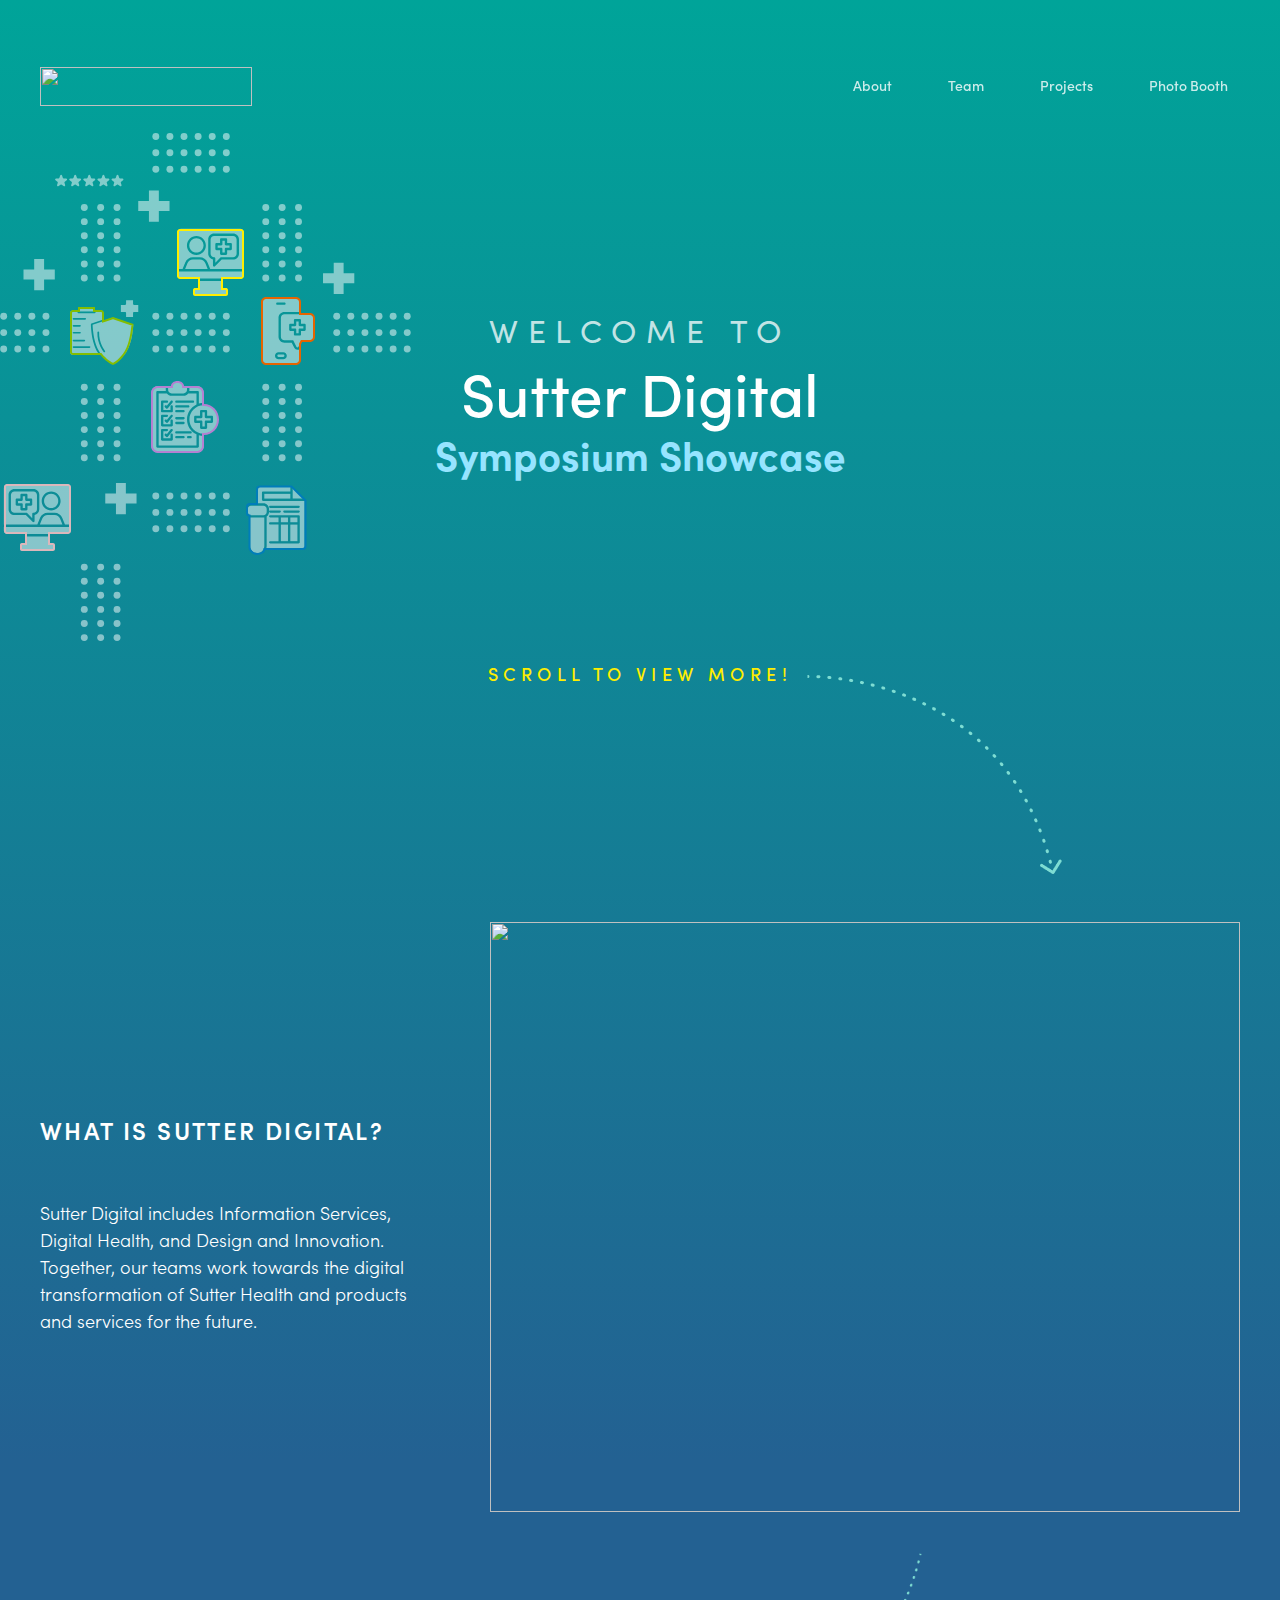
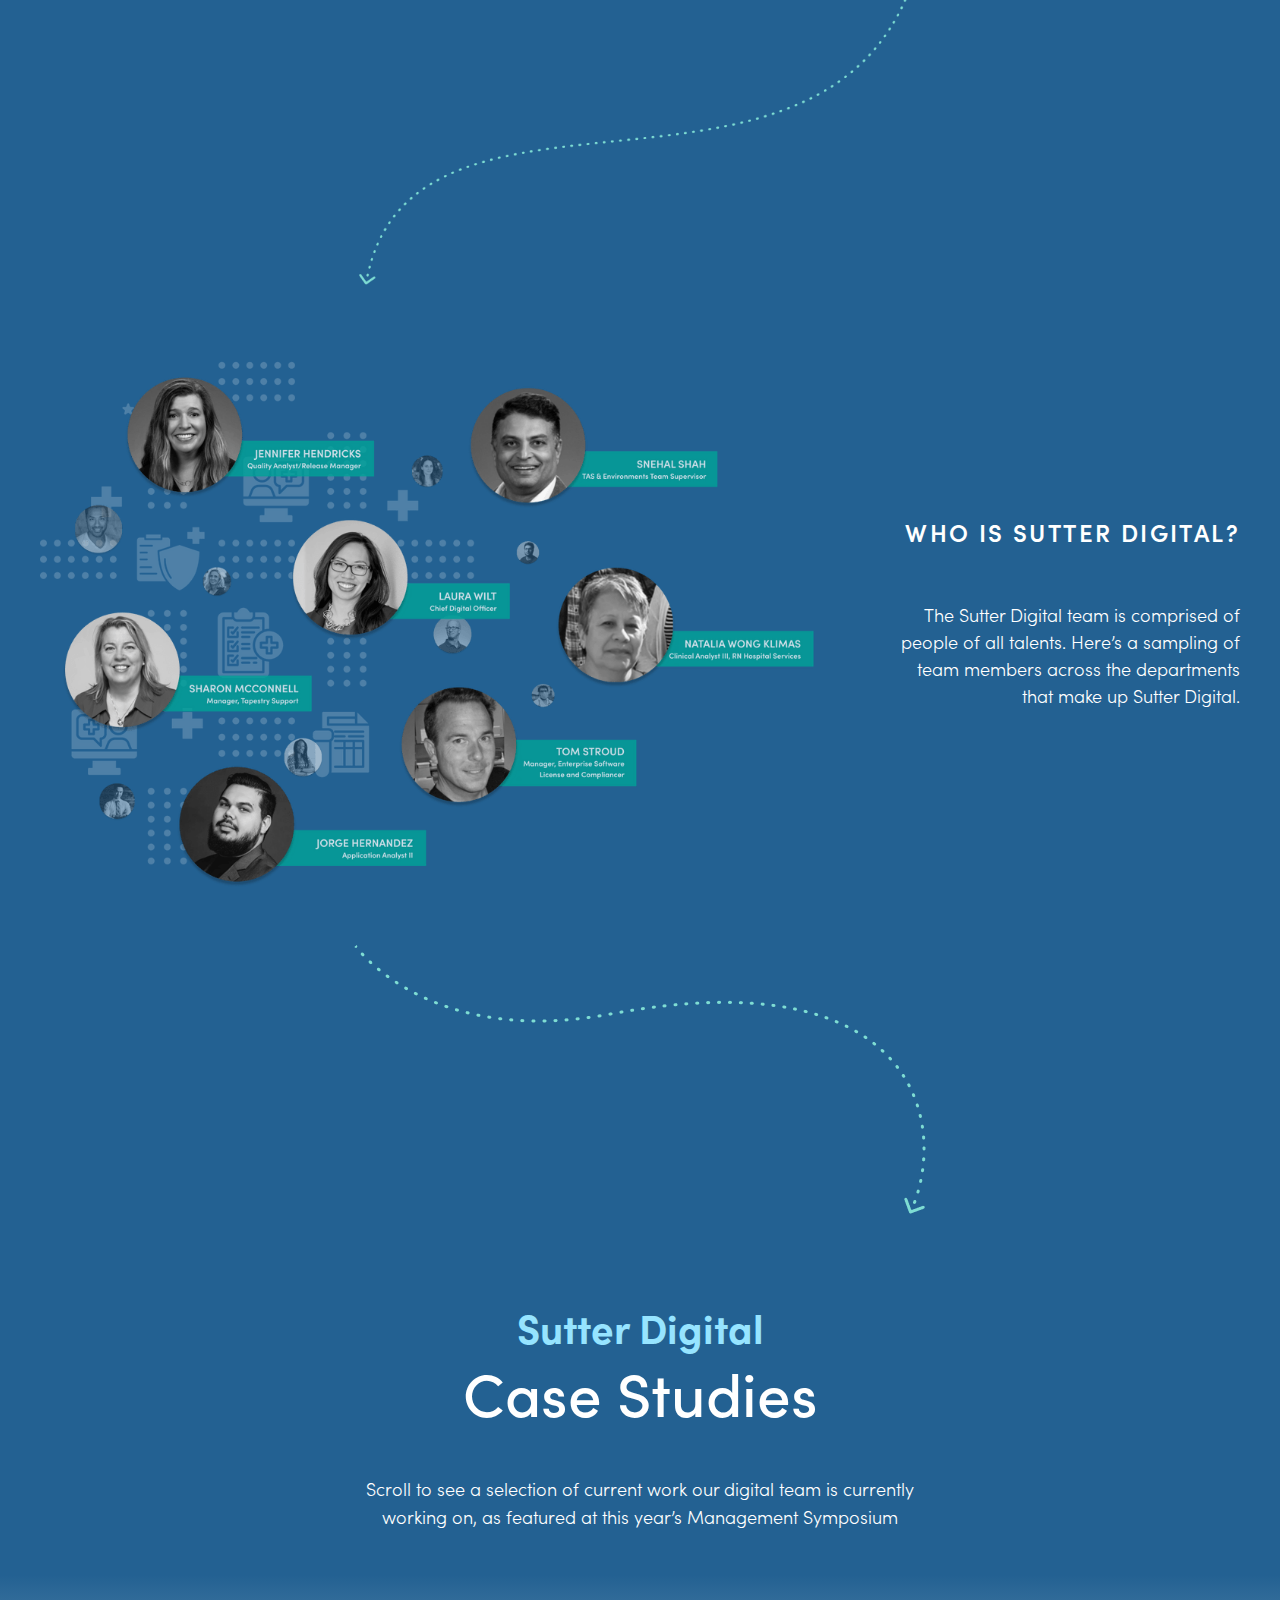
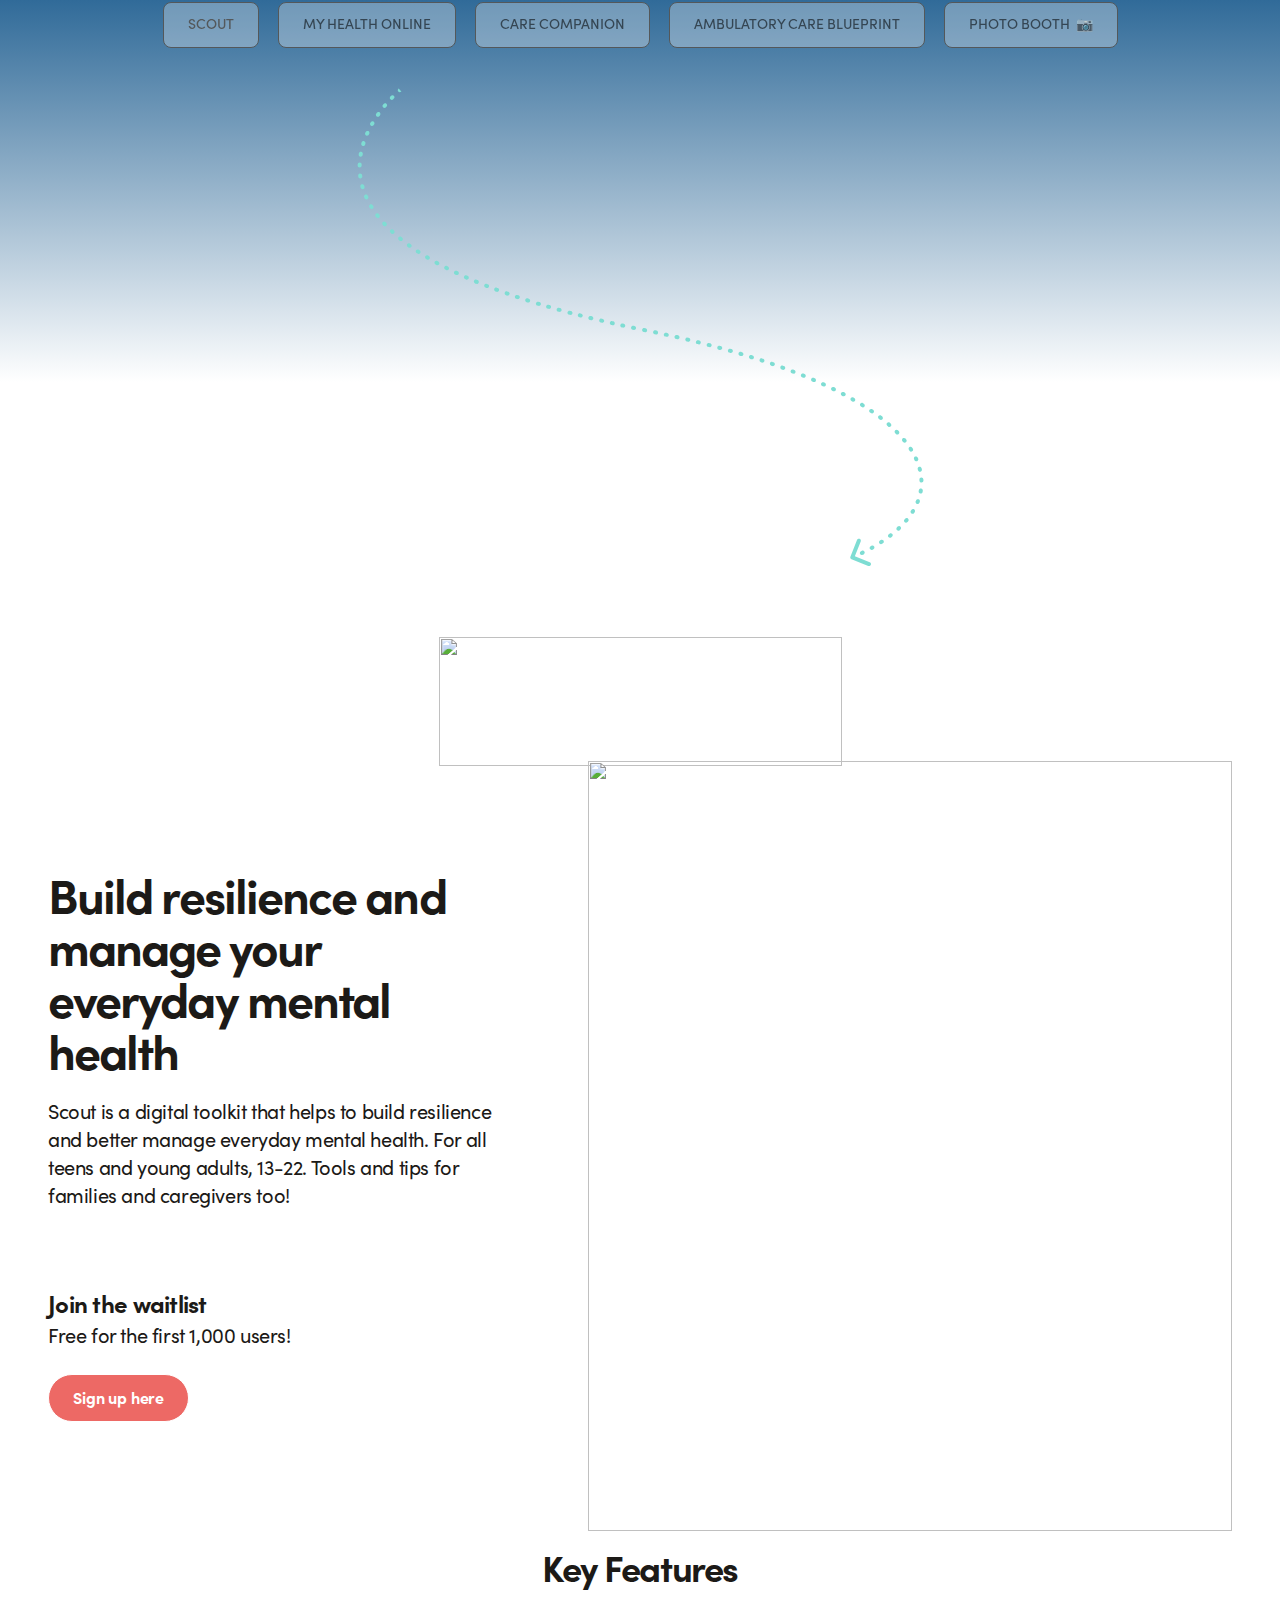
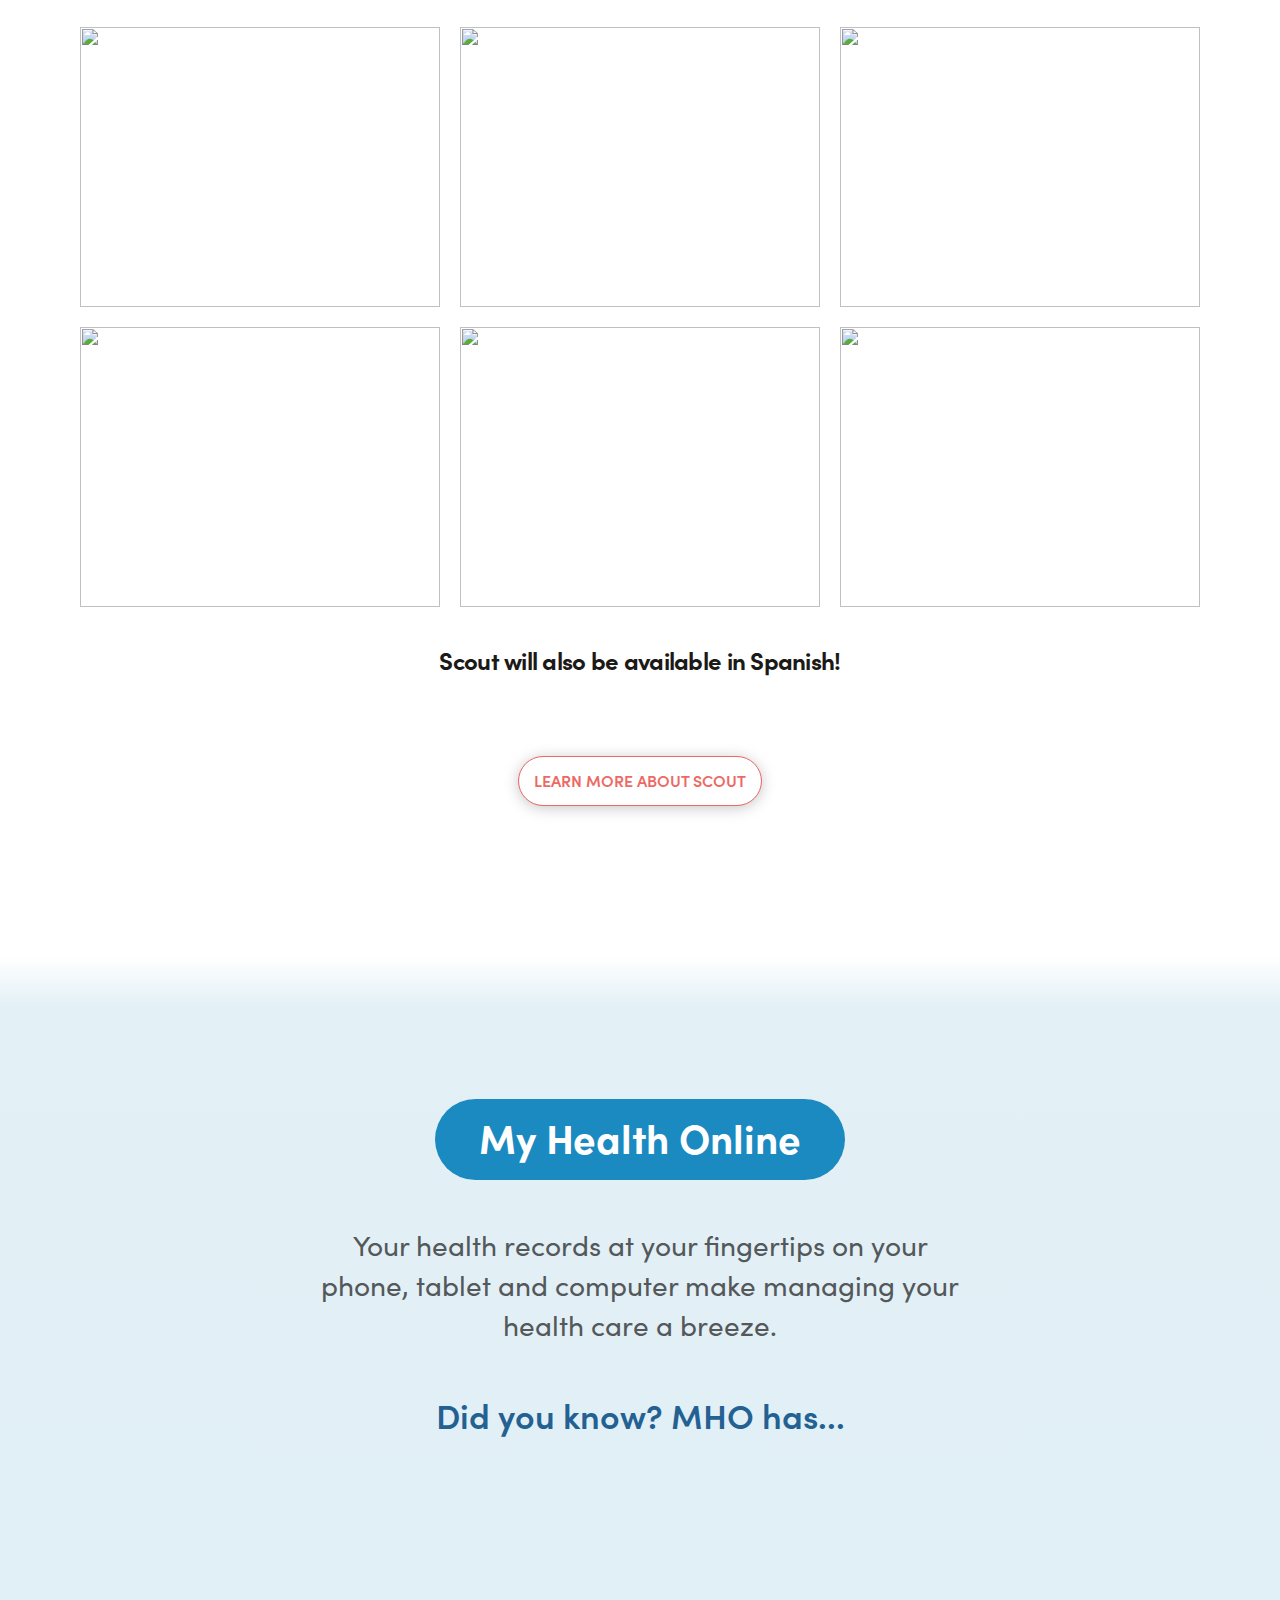
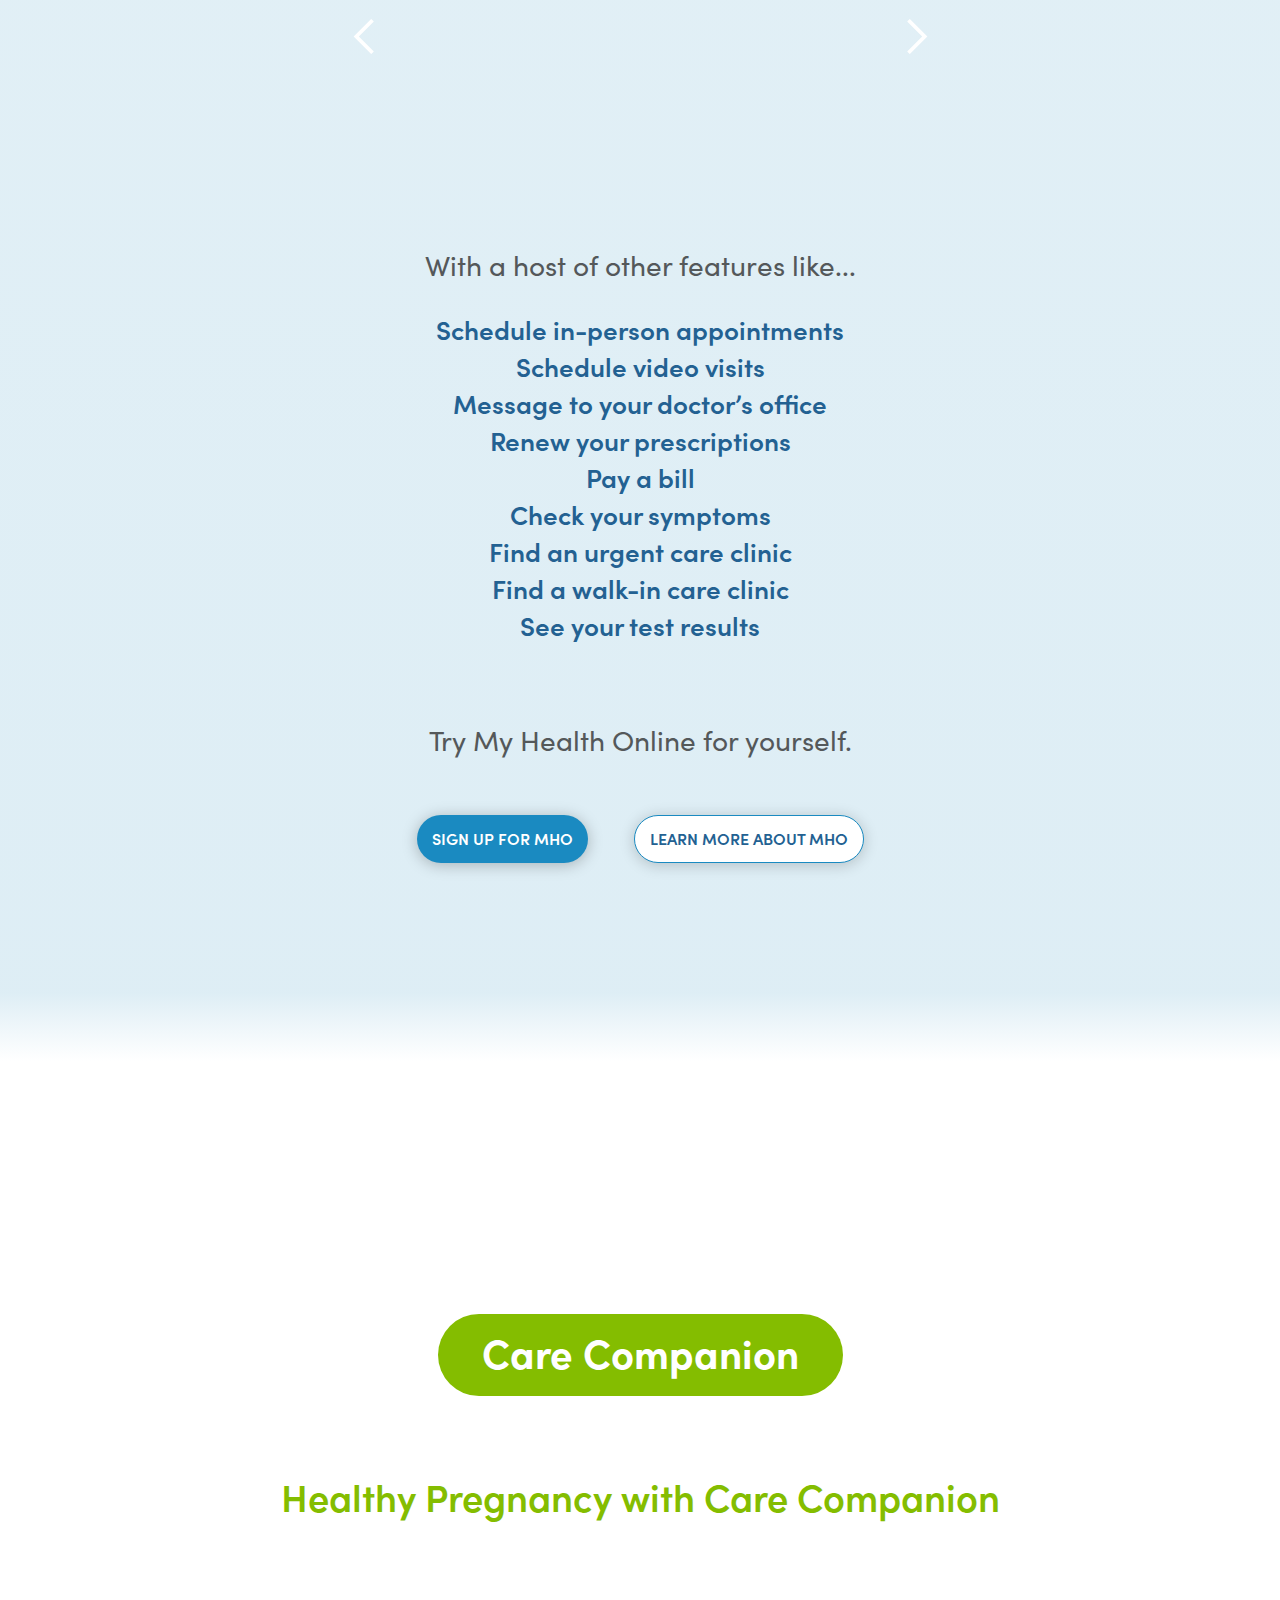
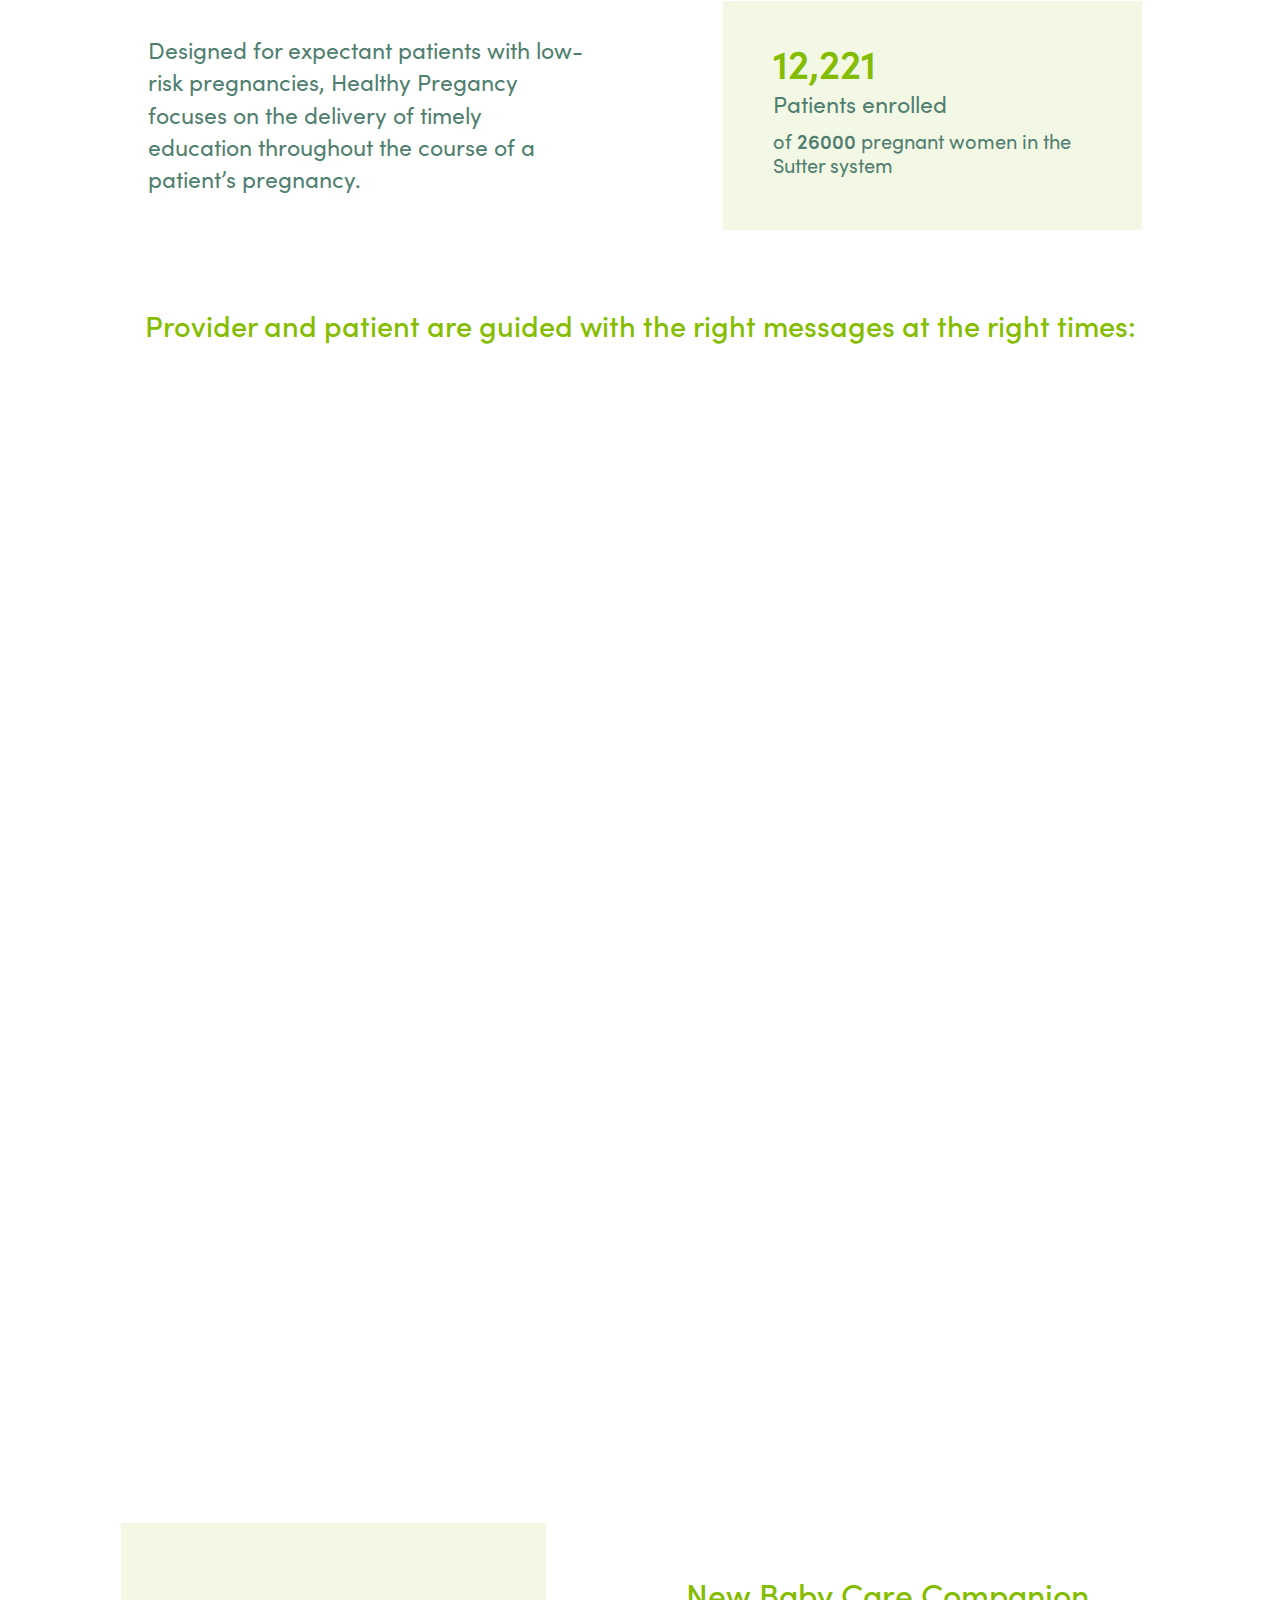
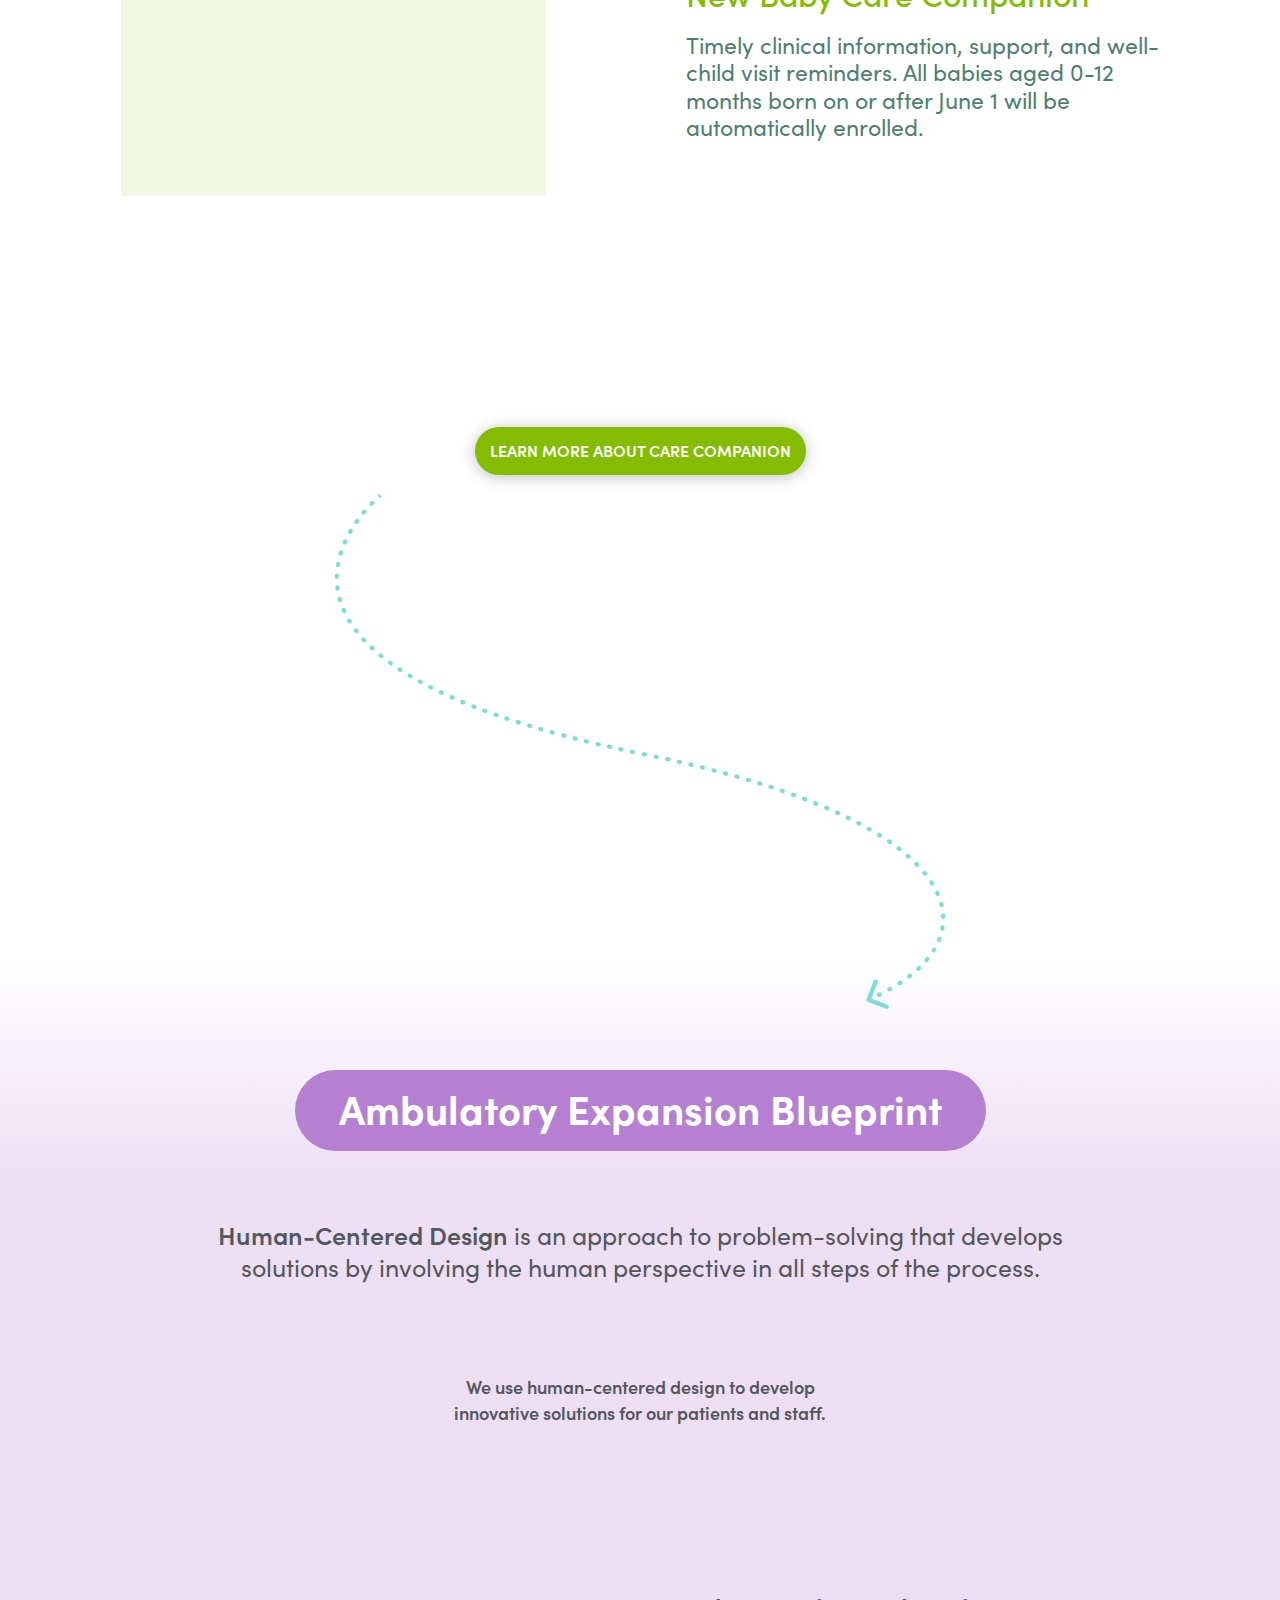
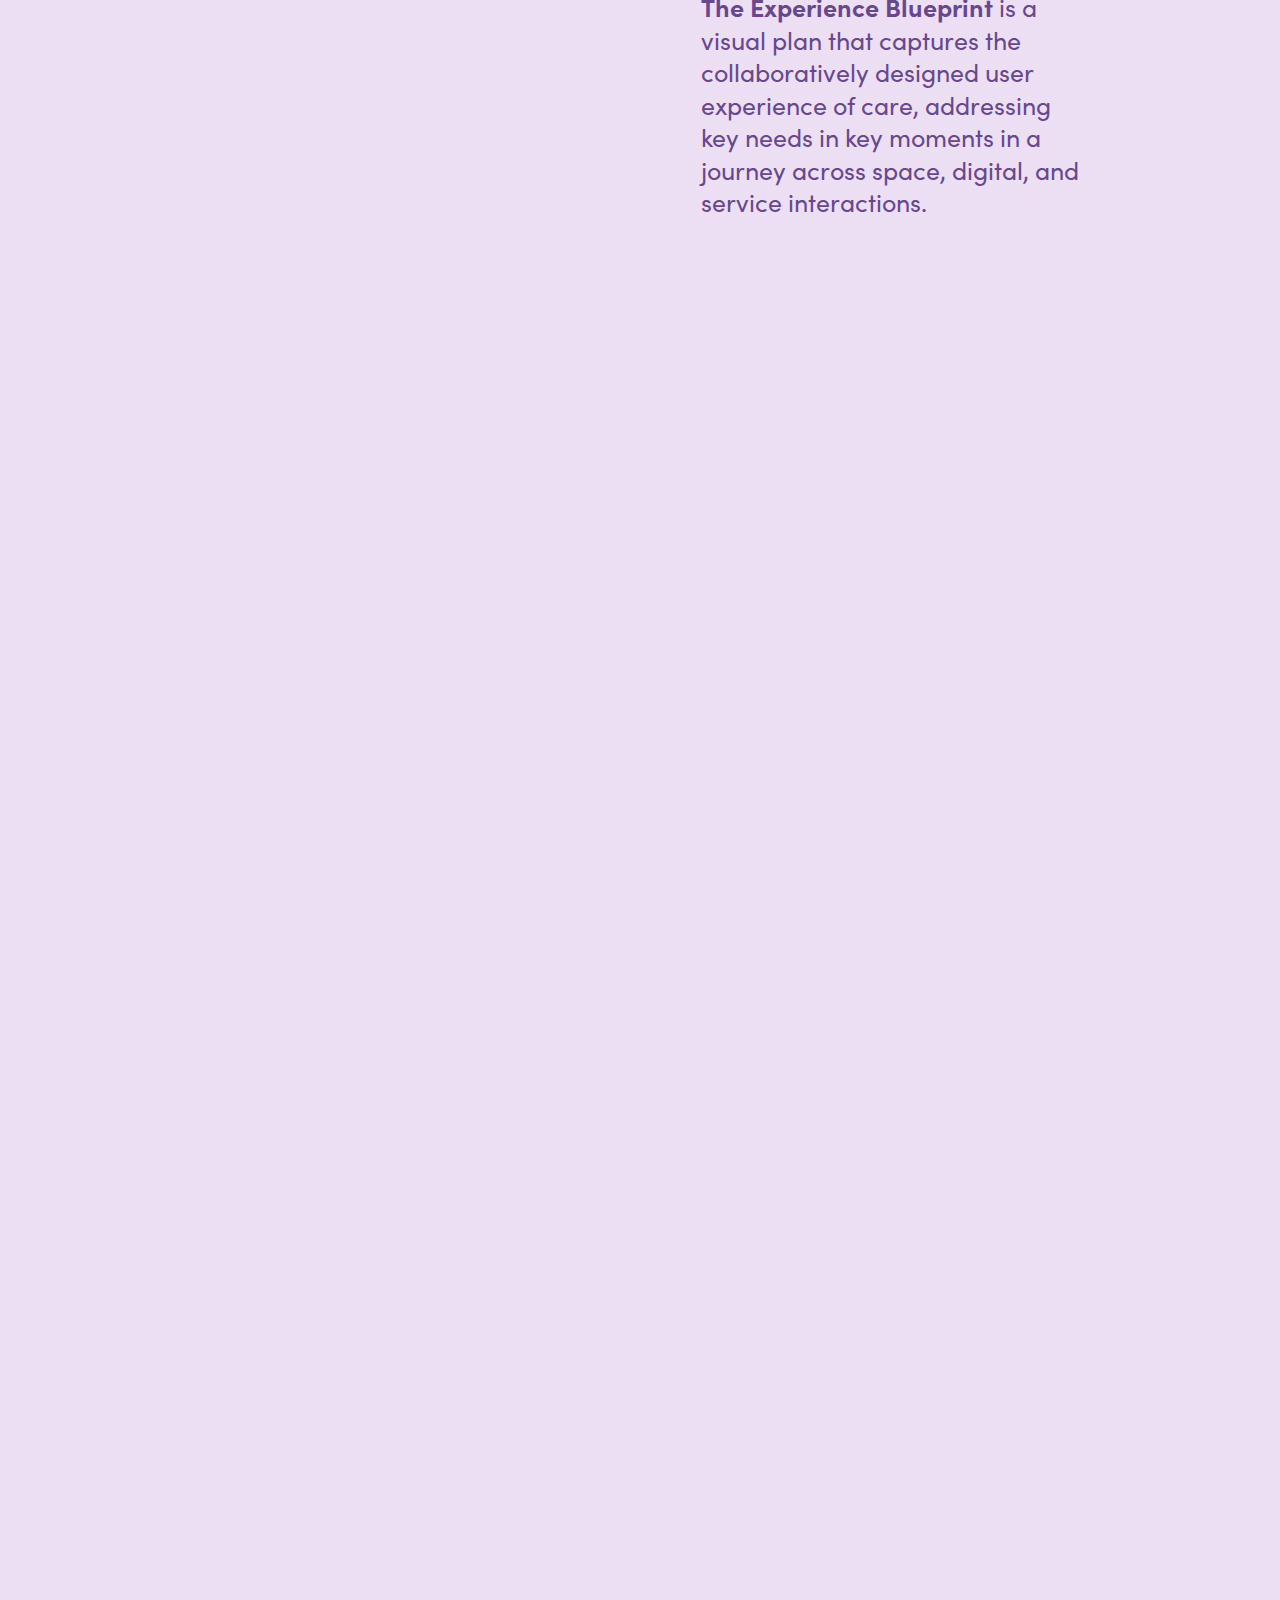
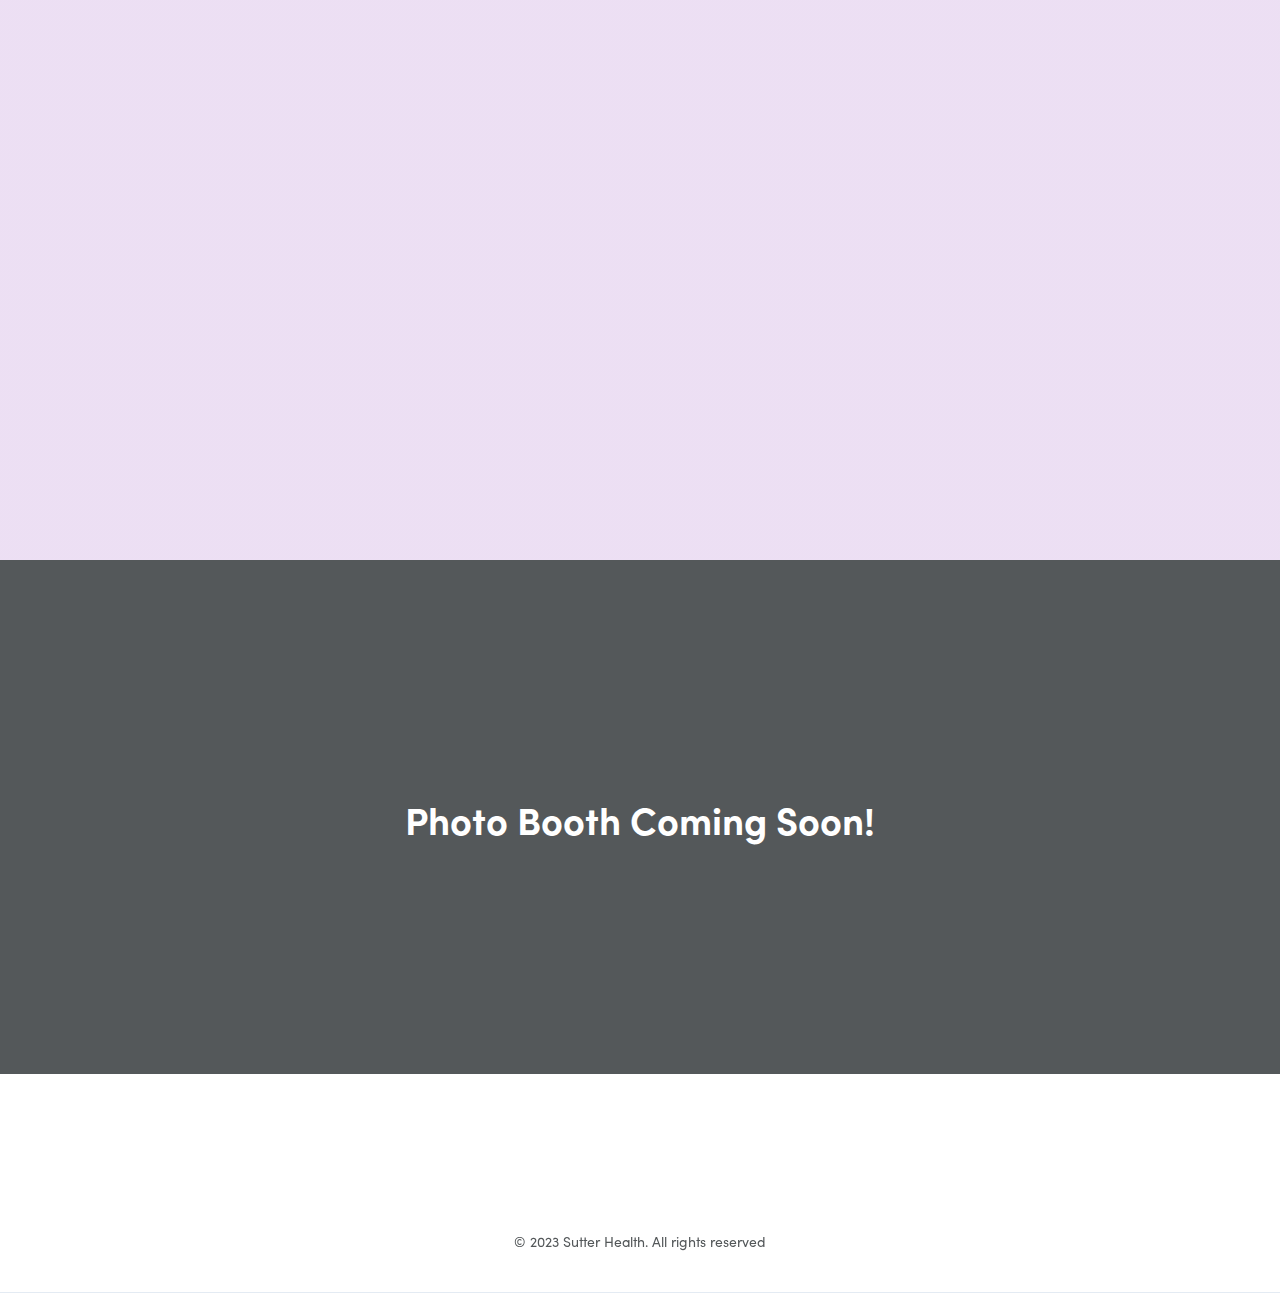
==== commit de0b34eb: "Updates" ====
--- a/index.html
+++ b/index.html
@@ -1,5 +1,5 @@
 <!DOCTYPE html><!--  This site was created in Webflow. https://www.webflow.com  -->
-<!--  Last Published: Mon Jun 05 2023 23:41:37 GMT+0000 (Coordinated Universal Time)  -->
+<!--  Last Published: Tue Jun 06 2023 09:14:49 GMT+0000 (Coordinated Universal Time)  -->
 <html data-wf-page="6446c58904082c410ef8699d" data-wf-site="6446c58904082c099ef8699c">
 <head>
   <meta charset="utf-8">
@@ -10,16 +10,16 @@
   <link href="css/webflow.css" rel="stylesheet" type="text/css">
   <link href="css/management-symposium.webflow.css" rel="stylesheet" type="text/css">
   <script type="text/javascript">!function(o,c){var n=c.documentElement,t=" w-mod-";n.className+=t+"js",("ontouchstart"in o||o.DocumentTouch&&c instanceof DocumentTouch)&&(n.className+=t+"touch")}(window,document);</script>
-  <link href="images/favicon.ico" rel="shortcut icon" type="image/x-icon">
+  <link href="images/favicon.png" rel="shortcut icon" type="image/x-icon">
   <link href="images/webclip.png" rel="apple-touch-icon">
 </head>
 <body class="body">
   <div class="management-test-2">
-    <div data-animation="default" data-collapse="medium" data-duration="400" data-easing="ease" data-easing2="ease" role="banner" class="navbar-logo-left-2 w-nav">
+    <div data-animation="default" data-collapse="medium" data-duration="400" data-easing="ease" data-easing2="ease" role="banner" class="navbar-logo-left-2 different-nav-bar w-nav">
       <div class="navbarcontainer-2 w-container">
         <div class="navbar-content-2">
           <div class="navbar-brand-2">
-            <div class="sh-logo-white"><img src="https://uploads-ssl.webflow.com/6441c3f379c7a4ea30bca089/6468011d9a93f655dab0a0d8_white_SH_logo%403x-1.png" loading="lazy" width="212" height="39" alt="" class="white_sh_logo-3x-1"></div>
+            <div class="sh-logo-white og-top"><img src="https://uploads-ssl.webflow.com/6441c3f379c7a4ea30bca089/6468011d9a93f655dab0a0d8_white_SH_logo%403x-1.png" loading="lazy" width="212" height="39" alt="" class="white_sh_logo-3x-1"></div>
           </div>
           <nav role="navigation" class="navbar-menu-2 w-nav-menu">
             <a href="#what-is-shd" class="navbar-link-2 w-nav-link">
@@ -36,7 +36,7 @@
             </a>
           </nav>
         </div>
-        <div class="w-nav-button">
+        <div class="menu-button-2 w-nav-button">
           <div class="w-icon-nav-menu"></div>
         </div>
       </div>
@@ -63,9 +63,9 @@
         </div>
         <div class="columns-2 f2wf-columns-2"><img src="https://uploads-ssl.webflow.com/6441c3f379c7a4ea30bca089/6468011e7e03754b9adc127c_Vectors-Wrapper.svg" loading="lazy" width="280" height="590" alt="" class="vectors-wrapper"></div>
       </div>
-      <div class="div-block-7"><img src="images/Arrow-2.png" loading="lazy" sizes="(max-width: 757px) 100vw, 757px" srcset="images/Arrow-2-p-500.png 500w, images/Arrow-2.png 757w" alt="" class="image-30"></div>
+      <div class="div-block-7"><img src="images/Arrow-2.png" loading="lazy" width="563" sizes="(max-width: 479px) 75vw, 563px" srcset="images/Arrow-2-p-500.png 500w, images/Arrow-2.png 757w" alt="" class="image-30"></div>
       <div id="who-is-shd" class="who-is-shd">
-        <div class="columns-2 f2wf-columns-2"><img src="images/profiles.png" loading="lazy" sizes="(max-width: 479px) 100vw, (max-width: 767px) 62vw, 65vw" srcset="images/profiles-p-500.png 500w, images/profiles-p-800.png 800w, images/profiles-p-1080.png 1080w, images/profiles-p-1600.png 1600w, images/profiles.png 1798w" alt="" class="image-28"></div>
+        <div class="columns-2 f2wf-columns-2"><img src="images/profiles.png" loading="lazy" width="820" sizes="(max-width: 479px) 280px, (max-width: 767px) 100vw, 820px" srcset="images/profiles-p-500.png 500w, images/profiles-p-800.png 800w, images/profiles-p-1080.png 1080w, images/profiles-p-1600.png 1600w, images/profiles.png 1798w" alt="" class="image-28"></div>
         <div class="section-title-3">
           <h1 class="heading-2---sofia-pro-semi-bold-2">WHO IS SUTTER DIGITAL?</h1>
           <h1 class="callout-text---sofia-pro-light-2">The Sutter Digital team is comprised of people of all talents. Here’s a sampling of team members across the departments that make up Sutter Digital.</h1>
@@ -73,8 +73,8 @@
       </div>
     </div>
     <div class="div-block-6"><img src="images/Arrow-3.png" loading="lazy" sizes="(max-width: 762px) 75vw, 572px" srcset="images/Arrow-3-p-500.png 500w, images/Arrow-3.png 572w" alt="" class="image-29"></div>
-    <div id="case-studies" class="case-studies">
-      <div class="small-container">
+    <div id="case-studies" class="case-studies second-class">
+      <div class="small-container other-small-container">
         <div class="content">
           <div class="sh-logo-white">
             <div class="sh-logo-white"><span class="sutter-digital-management-symposium-showcase-0">
@@ -90,7 +90,7 @@
     <div class="navbar-no-shadow wf-section">
       <div data-animation="default" data-collapse="all" data-duration="400" data-easing="ease" data-easing2="ease" role="banner" class="cs---navbar-no-shadow-container w-nav">
         <div class="frame-2857201">
-          <a href="#CS---Scout-Section" data-w-id="4561c771-dcbe-bdf4-4152-1b082cc23fb5" class="button-case-study-menu">
+          <a href="#CS---Scout-Section" class="button-case-study-menu">
             <div class="text-17">SCOUT</div>
           </a>
           <a href="#My-Health-Online-Auto-layout" class="button-case-study-menu">
@@ -101,9 +101,6 @@
           </a>
           <a href="#Ambulatory-Expansion-Blueprint-Auto-layout" class="button-case-study-menu">
             <div class="text-16">Ambulatory care blueprint</div>
-          </a>
-          <a href="#" class="button-case-study-menu">
-            <div class="text-16">FASTPASS</div>
           </a>
           <a href="#Photo-Booth" class="button-case-study-menu">
             <div class="text-16">Photo Booth  📷</div>
@@ -114,10 +111,10 @@
     <div class="div-block-9"><img src="images/Arrow-5.svg" loading="lazy" alt="" class="image-32"></div>
     <div class="small-container-3">
       <section id="CS---Scout-Section" class="cs---scout-section wf-section"></section>
-      <div class="cs---scout-section"><img src="https://uploads-ssl.webflow.com/6441c3f379c7a4ea30bca089/6477b04a17aa9b244ba6b70c_image-20.png" loading="lazy" width="403" height="129" alt="" class="image-20"></div>
-    </div>
-    <div class="hero-heading-left-2">
-      <div class="container-7 f2wf-columns-3">
+      <div class="cs---scout-section logo"><img src="https://uploads-ssl.webflow.com/6441c3f379c7a4ea30bca089/6477b04a17aa9b244ba6b70c_image-20.png" loading="lazy" width="403" height="129" alt="" class="image-20"></div>
+    </div>
+    <div class="hero-heading-left-2 scout-top">
+      <div class="container-7 f2wf-columns-3 scout-comp-size">
         <div class="frame-48096264">
           <div class="frame-48096244">
             <div class="text-13">Build resilience and manage your everyday mental health</div>
@@ -133,7 +130,7 @@
             </a>
           </div>
         </div>
-        <div class="column-3"><img src="https://uploads-ssl.webflow.com/6441c3f379c7a4ea30bca089/646be1450431561ebb6f7092_Vectors-Wrapper.svg" loading="lazy" width="644" height="770" alt="" class="vectors-wrapper-2"></div>
+        <div class="column-3"><img src="https://uploads-ssl.webflow.com/6441c3f379c7a4ea30bca089/646be1450431561ebb6f7092_Vectors-Wrapper.svg" loading="lazy" width="644" height="770" alt="" class="vectors-wrapper-2 scput-phone"></div>
       </div>
     </div>
     <div class="frame-48096265">
@@ -155,23 +152,22 @@
         <div class="text-19">Your health records at your fingertips on your phone, tablet and computer make managing your health care a breeze.</div>
       </div>
       <div class="text-block">Did you know? MHO has...</div>
-      <div></div>
-      <div class="div-block">
-        <div class="container-10 w-container">
-          <div data-delay="4000" data-animation="slide" class="slide-1 w-slider" data-autoplay="false" data-easing="ease" data-hide-arrows="false" data-disable-swipe="false" data-autoplay-limit="0" data-nav-spacing="3" data-duration="500" data-infinite="true">
-            <div class="w-slider-mask">
-              <div class="w-slide"></div>
-              <div class="w-slide"></div>
-            </div>
-            <div class="w-slider-arrow-left">
-              <div class="w-icon-slider-left"></div>
-            </div>
-            <div class="w-slider-arrow-right">
-              <div class="w-icon-slider-right"></div>
-            </div>
-            <div class="w-slider-nav w-round w-num"></div>
-          </div>
-        </div>
+      <div data-delay="4000" data-animation="slide" class="slider-5 w-slider" data-autoplay="true" data-easing="ease" data-hide-arrows="false" data-disable-swipe="false" data-autoplay-limit="0" data-nav-spacing="3" data-duration="500" data-infinite="true">
+        <div class="w-slider-mask">
+          <div class="slide-3 w-slide"><img src="images/Slider-card-Vid-Visits---desktop.svg" loading="lazy" width="611" alt="" class="image-35"></div>
+          <div class="slide-4 w-slide"></div>
+          <div class="slide-5 w-slide"></div>
+          <div class="slide-6 w-slide"></div>
+          <div class="slide-7 w-slide"></div>
+          <div class="slide-8 w-slide"></div>
+        </div>
+        <div class="left-arrow w-slider-arrow-left">
+          <div class="w-icon-slider-left"></div>
+        </div>
+        <div class="right-arrow w-slider-arrow-right">
+          <div class="w-icon-slider-right"></div>
+        </div>
+        <div class="slide-nav w-slider-nav w-round"></div>
       </div>
       <div class="frame-48096285">
         <div class="error-f5154994-eda7-b8d9-fda7-fd9484c95425">With a host of other features like... </div>
@@ -191,7 +187,7 @@
         <div class="text-19">Try My Health Online for yourself.</div>
         <div class="btn-group">
           <a href="https://myhealthonline.sutterhealth.org/mho/signup" target="_blank" class="sign-up-for-mho w-button">SIGN UP FOR MHO</a>
-          <a href="https://myhealthonline.sutterhealth.org/mho/signup" target="_blank" class="mho-learn-more-button w-button">LEARN MORE ABOUT MHO</a>
+          <a href="https://www.sutterhealth.org/myhealthonline" target="_blank" class="mho-learn-more-button different-link w-button">LEARN MORE ABOUT MHO</a>
         </div>
       </div>
     </div>
@@ -212,8 +208,10 @@
           </div>
         </div>
       </div>
-      <div class="text-31">Provider and patient are guided with the right messages at the right times:</div>
-      <div class="timelinephone"><img src="https://uploads-ssl.webflow.com/6441c3f379c7a4ea30bca089/647bce0a18cbf2112d163577_Timeline-1.png" loading="lazy" width="977" height="1018" alt="" class="timeline-1"><img src="https://uploads-ssl.webflow.com/6441c3f379c7a4ea30bca089/647bce0b679000936538c3f7_Pregnancy-info-1.png" loading="lazy" width="241" height="486" alt="" class="pregnancy-info-1"></div>
+      <div class="div-block-12">
+        <div class="text-31">Provider and patient are guided with the right messages at the right times:</div>
+      </div>
+      <div class="timelinephone"><img src="https://uploads-ssl.webflow.com/6441c3f379c7a4ea30bca089/647bce0b679000936538c3f7_Pregnancy-info-1.png" loading="lazy" width="241" height="486" alt="" class="pregnancy-info-1"><img src="https://uploads-ssl.webflow.com/6441c3f379c7a4ea30bca089/647bce0a18cbf2112d163577_Timeline-1.png" loading="lazy" width="977" height="1018" alt="" class="timeline-1"></div>
       <div class="frame-48096276">
         <div class="new-baby-stuff">
           <div class="frame-48096275"><img src="https://uploads-ssl.webflow.com/6441c3f379c7a4ea30bca089/647bce0cfc1ba9a871c5bda5_Newborn-info-1.png" loading="lazy" width="225" height="455" alt="" class="timeline-1"></div>
@@ -225,22 +223,22 @@
         </div>
       </div>
       <div class="div-block-4">
-        <a href="https://myhealthonline.sutterhealth.org/mho/signup" target="_blank" class="cc-cta-button w-button">LEARN MORE ABOUT CARE COMPANION</a>
+        <a href="https://www.sutterhealth.org/health/pregnancy" target="_blank" class="cc-cta-button another-link w-button">LEARN MORE ABOUT CARE COMPANION</a>
       </div>
     </div>
     <div class="div-block-5"><img src="images/Arrow-5.svg" loading="lazy" alt="" class="image-26"></div>
     <div id="Ambulatory-Expansion-Blueprint-Auto-layout" class="ambulatory-expansion-blueprint-auto-layout">
-      <div class="mho-header-2">
+      <div class="mho-header-2 for-aeb">
         <div class="frame-48096287">
           <div class="text-34">Ambulatory Expansion Blueprint</div>
         </div>
         <div class="frame-48096277">
-          <div class="human-centered-design-is-an-approach-to-problem-solving-that-develops-solutions-by-involving-the-human-perspective-in-all-steps-of-the-process">
-            <div class="human-centered-design-is-an-approach-to-problem-solving-that-develops-solutions-by-involving-the-human-perspective-in-all-steps-of-the-process human-centered-design-is-an-approach-to-problem-solving-that-develops-solutions-by-involving-the-human-perspective-in-all-steps-of-the-process"><span class="human-centered-design-is-an-approach-to-problem-solving-that-develops-solutions-by-involving-the-human-perspective-in-all-steps-of-the-process-0">Human-Centered Design</span><span class="human-centered-design-is-an-approach-to-problem-solving-that-develops-solutions-by-involving-the-human-perspective-in-all-steps-of-the-process-1"> is an approach to problem-solving that develops solutions by involving the human perspective in all steps of the process. </span></div>
+          <div class="error-27e9bc47-6a16-e425-6951-9481f3da2308">
+            <div class="error-27e9bc47-6a16-e425-6951-9481f3da2308 error-27e9bc47-6a16-e425-6951-9481f3da2308"><span class="human-centered-design-is-an-approach-to-problem-solving-that-develops-solutions-by-involving-the-human-perspective-in-all-steps-of-the-process-0">Human-Centered Design</span><span class="human-centered-design-is-an-approach-to-problem-solving-that-develops-solutions-by-involving-the-human-perspective-in-all-steps-of-the-process-1"> is an approach to problem-solving that develops solutions by involving the human perspective in all steps of the process. </span></div>
           </div>
         </div>
         <div class="frame-2857270">
-          <div class="frame-2857271"><img src="images/HCD-graphic.png" loading="lazy" sizes="(max-width: 479px) 199px, (max-width: 767px) 63vw, 72vw" srcset="images/HCD-graphic-p-500.png 500w, images/HCD-graphic-p-800.png 800w, images/HCD-graphic-p-1080.png 1080w, images/HCD-graphic-p-1600.png 1600w, images/HCD-graphic-p-2000.png 2000w, images/HCD-graphic.png 2071w" alt="" class="image-24"></div>
+          <div class="frame-2857271"><img src="images/HCD-graphic.png" loading="lazy" sizes="(max-width: 479px) 310px, (max-width: 767px) 63vw, 72vw" srcset="images/HCD-graphic-p-500.png 500w, images/HCD-graphic-p-800.png 800w, images/HCD-graphic-p-1080.png 1080w, images/HCD-graphic-p-1600.png 1600w, images/HCD-graphic-p-2000.png 2000w, images/HCD-graphic.png 2071w" alt="" class="image-24"></div>
           <div class="frame-48096289">
             <div class="text-35">We use human-centered design to develop innovative solutions for our patients and staff.</div>
           </div>
@@ -249,7 +247,7 @@
       <div class="frame-48096288"><img src="https://uploads-ssl.webflow.com/6441c3f379c7a4ea30bca089/647cf15eda48d5f898504394_Screen-Shot-2023-02-03-at-2.13.png" loading="lazy" width="440" height="287.346923828125" alt="" class="screen-shot-2023-02-03-at-2-13">
         <div class="text-36"><strong>The Experience Blueprint</strong> is a visual plan that captures the collaboratively designed user experience of care, addressing key needs in key moments in a journey across space, digital, and service interactions.</div>
       </div>
-      <div class="mho-ctas-2"><img src="https://uploads-ssl.webflow.com/6441c3f379c7a4ea30bca089/647cf15f206abfac87f6be52_Vectors-Wrapper.svg" loading="lazy" width="888.1980590820312" height="1124.62841796875" alt="" class="vectors-wrapper-5"><img src="images/ideation-image.png" loading="lazy" sizes="(max-width: 479px) 52vw, 248px" srcset="images/ideation-image-p-500.png 500w, images/ideation-image.png 773w" alt="" class="image-25"></div>
+      <div class="mho-ctas-2 aeb-container"><img src="https://uploads-ssl.webflow.com/6441c3f379c7a4ea30bca089/647cf15f206abfac87f6be52_Vectors-Wrapper.svg" loading="lazy" width="888.1980590820312" height="1124.62841796875" alt="" class="vectors-wrapper-5"><img src="images/ideation-image.png" loading="lazy" sizes="(max-width: 479px) 130px, 248px" srcset="images/ideation-image-p-500.png 500w, images/ideation-image.png 773w" alt="" class="image-25"></div>
     </div>
   </div>
   <section id="Photo-Booth" class="photo-booth wf-section">
--- a/css/management-symposium.webflow.css
+++ b/css/management-symposium.webflow.css
@@ -490,7 +490,7 @@
 }
 
 .small-container {
-  width: 100%;
+  width: auto;
   max-width: 960px;
   grid-column-gap: 90px;
   grid-row-gap: 90px;
@@ -594,12 +594,14 @@
 }
 
 .f2wf-columns-2 {
-  width: 120%;
+  width: 750px;
+  height: 590px;
   align-items: center;
 }
 
 .vectors-wrapper {
-  width: auto;
+  width: 750px;
+  height: 590px;
   grid-column-gap: 0px;
   grid-row-gap: 0px;
   -webkit-text-fill-color: inherit;
@@ -608,6 +610,8 @@
   flex: 0 auto;
   justify-content: center;
   align-items: center;
+  padding-left: 0;
+  padding-right: 0;
   display: flex;
   overflow: visible;
 }
@@ -1149,7 +1153,7 @@
 }
 
 .case-studies-stack {
-  width: 100%;
+  width: auto;
   grid-column-gap: 20px;
   grid-row-gap: 20px;
   outline-offset: 0px;
@@ -1205,6 +1209,10 @@
   display: flex;
 }
 
+.hero-heading-left-2.scout-top {
+  background-color: rgba(0, 0, 0, 0);
+}
+
 .container-7 {
   width: 100%;
   max-width: 1200px;
@@ -1213,6 +1221,10 @@
   justify-content: flex-start;
   align-items: center;
   display: flex;
+}
+
+.f2wf-columns-3.scout-comp-size {
+  margin-top: 68px;
 }
 
 .frame-48096264 {
@@ -1309,6 +1321,7 @@
 }
 
 .vectors-wrapper-2 {
+  max-width: none;
   grid-column-gap: 0px;
   grid-row-gap: 0px;
   object-fit: cover;
@@ -1772,7 +1785,7 @@
 }
 
 .my-health-online-auto-layout {
-  width: 1249vw;
+  width: 100vw;
   height: auto;
   max-width: none;
   grid-column-gap: 60px;
@@ -2045,7 +2058,7 @@
   width: 100%;
   height: auto;
   background-color: rgba(0, 0, 0, 0);
-  align-self: auto;
+  align-self: center;
 }
 
 .slider {
@@ -2150,11 +2163,20 @@
 }
 
 .container-10 {
-  display: block;
+  justify-content: center;
+  display: flex;
 }
 
 .slide-1 {
+  height: 370px;
   background-color: #e5f2f8;
+  background-image: url('../images/Slider-card-Vid-Visits---desktop.svg');
+  background-position: 50%;
+  background-repeat: no-repeat;
+  background-size: contain;
+  background-attachment: scroll;
+  justify-content: center;
+  display: flex;
 }
 
 .div-block-2 {
@@ -2310,6 +2332,7 @@
 }
 
 .text-28 {
+  max-width: 435px;
   color: #507f70;
   font-size: 23px;
   font-weight: 400;
@@ -2550,7 +2573,7 @@
   display: flex;
 }
 
-.human-centered-design-is-an-approach-to-problem-solving-that-develops-solutions-by-involving-the-human-perspective-in-all-steps-of-the-process {
+.error-27e9bc47-6a16-e425-6951-9481f3da2308 {
   color: #54585a;
   text-align: center;
   font-size: 25px;
@@ -2847,7 +2870,7 @@
 }
 
 .image-28 {
-  max-width: 126%;
+  max-width: none;
   object-fit: fill;
   overflow: visible;
 }
@@ -2930,6 +2953,93 @@
   position: relative;
 }
 
+.image-34 {
+  max-width: none;
+  object-fit: fill;
+  overflow: auto;
+}
+
+.div-block-11 {
+  width: 75vw;
+}
+
+.slider-3 {
+  width: 750px;
+  height: 370px;
+}
+
+.container-12 {
+  max-height: 400px;
+  max-width: 800px;
+  object-fit: fill;
+  flex-direction: row;
+  justify-content: center;
+  align-self: center;
+  align-items: stretch;
+  display: flex;
+}
+
+.slider-4 {
+  width: 800px;
+}
+
+.slide-2 {
+  background-image: url('../images/Slider-card-Bedside---desktop.svg');
+  background-position: 50%;
+  background-repeat: no-repeat;
+  background-size: contain;
+}
+
+.slide-3 {
+  position: relative;
+}
+
+.slider-5 {
+  background-color: rgba(0, 0, 0, 0);
+  justify-content: center;
+  align-self: center;
+  display: flex;
+}
+
+.slide-4 {
+  background-image: url('../images/Slider-card-Bedside---desktop.svg');
+  background-position: 50%;
+  background-repeat: no-repeat;
+  background-size: contain;
+}
+
+.slide-5 {
+  background-image: url('../images/Slider-card-Videos---desktop.svg');
+  background-position: 50%;
+  background-repeat: no-repeat;
+  background-size: contain;
+}
+
+.slide-6 {
+  background-image: url('../images/Slider-card-Contactless---desktop.svg');
+  background-position: 50%;
+  background-repeat: no-repeat;
+  background-size: contain;
+}
+
+.slide-7 {
+  background-image: url('../images/Slider-card-Estimates---desktop.svg');
+  background-position: 50%;
+  background-repeat: no-repeat;
+  background-size: contain;
+}
+
+.slide-8 {
+  background-image: url('../images/Slider-card-Coming-Next---desktop.svg');
+  background-position: 50%;
+  background-repeat: no-repeat;
+  background-size: contain;
+}
+
+.image-35 {
+  max-width: none;
+}
+
 @media screen and (max-width: 991px) {
   .navbar-logo-left {
     padding-right: 0;
@@ -2967,6 +3077,10 @@
   .f2wf-columns-2 {
     flex-direction: column;
     align-items: center;
+  }
+
+  .navbar-no-shadow {
+    display: none;
   }
 
   .nav-menu-wrapper {
@@ -3064,6 +3178,10 @@
     padding: 60px 15px;
   }
 
+  .navbar-no-shadow {
+    display: none;
+  }
+
   .navbar-brand-3 {
     padding-left: 0;
   }
@@ -3201,17 +3319,108 @@
     max-width: none;
   }
 
+  .navbar-logo-left-2 {
+    justify-content: flex-start;
+  }
+
+  .navbar-logo-left-2.different-nav-bar {
+    width: 100vw;
+    max-width: 320px;
+    justify-content: space-around;
+    padding-top: 10px;
+    padding-left: 0;
+  }
+
+  .sh-logo-white {
+    width: 280px;
+  }
+
+  .sh-logo-white.og-top {
+    width: 230px;
+    justify-content: flex-start;
+    padding-left: 14px;
+    display: flex;
+  }
+
+  .small-container {
+    width: 300px;
+    justify-content: flex-start;
+    margin-top: 259px;
+  }
+
+  .small-container.other-small-container {
+    margin-top: 0;
+  }
+
+  .title-copy-goes-here-be-awesome {
+    margin-top: 30px;
+    font-size: 17px;
+  }
+
+  .title-copy-goes-here-be-awesome-2 {
+    width: 200px;
+  }
+
+  .team-rectangles-2 {
+    width: 320px;
+    align-self: center;
+  }
+
   .who-is-shd {
     flex-direction: column;
   }
 
+  .section-title-2 {
+    width: 300px;
+  }
+
+  .heading-2---sofia-pro-semi-bold {
+    text-align: center;
+  }
+
   .callout-text---sofia-pro-light {
     width: 100%;
+    text-align: center;
+  }
+
+  .f2wf-columns-2 {
+    width: 280px;
+    height: 230px;
   }
 
   .vectors-wrapper {
+    width: 280px;
+    max-width: 280px;
+    flex-direction: row;
+    padding-top: 40px;
+    overflow: visible;
+  }
+
+  .section-title-3 {
+    width: 300px;
+    text-align: center;
+    align-items: flex-end;
+  }
+
+  .heading-2---sofia-pro-semi-bold-2 {
+    text-align: center;
+    align-self: flex-start;
+  }
+
+  .callout-text---sofia-pro-light-2 {
     width: 100%;
-    flex-direction: row;
+    text-align: center;
+    align-self: flex-start;
+  }
+
+  .callout-text---sofia-pro-light-3 {
+    width: 280px;
+  }
+
+  .navbar-no-shadow {
+    width: 300px;
+    display: none;
+    overflow: visible;
   }
 
   .nav-menu {
@@ -3222,16 +3431,89 @@
     width: auto;
   }
 
+  .hero-heading-left-2 {
+    background-color: rgba(0, 0, 0, 0);
+  }
+
+  .hero-heading-left-2.scout-top {
+    width: 290px;
+    margin-top: 80px;
+  }
+
+  .f2wf-columns-3 {
+    width: 270px;
+  }
+
+  .frame-48096244 {
+    width: 300px;
+    height: auto;
+  }
+
+  .text-13 {
+    text-align: center;
+    font-size: 30px;
+    line-height: 40px;
+  }
+
+  .text-14 {
+    text-align: center;
+  }
+
+  .frame-48096210 {
+    align-items: center;
+  }
+
+  .frame-48096229 {
+    width: 300px;
+    text-align: center;
+    align-items: center;
+  }
+
+  .headings-headline-3 {
+    text-align: left;
+  }
+
+  .column-3 {
+    width: 320px;
+  }
+
   .vectors-wrapper-2 {
+    width: 310px;
+    height: 280px;
     flex: 0 auto;
+  }
+
+  .vectors-wrapper-2.scput-phone {
+    margin-left: 10px;
+  }
+
+  .frame-48096265 {
+    width: 300px;
+    margin-top: 70px;
+  }
+
+  .frame-48096246 {
+    width: 300px;
+    flex-wrap: wrap;
+  }
+
+  .headings-headline-4 {
+    font-size: 18px;
   }
 
   .container-8 {
     max-width: none;
+    justify-content: center;
+    display: flex;
   }
 
   .gallery-wrapper {
     grid-template-columns: 1fr;
+  }
+
+  .footer-subscribe {
+    justify-content: center;
+    display: flex;
   }
 
   .footer-form-two {
@@ -3273,8 +3555,297 @@
     right: -20px;
   }
 
+  .frame-2857201, .mho-header {
+    width: 300px;
+  }
+
+  .frame-cc-title--1 {
+    width: 294px;
+  }
+
+  .text-18 {
+    font-size: 26px;
+  }
+
+  .text-19 {
+    font-size: 20px;
+  }
+
+  .mho-ctas {
+    margin-top: -40px;
+  }
+
+  .btn-group {
+    flex-wrap: wrap;
+    justify-content: center;
+    align-self: center;
+    display: flex;
+  }
+
+  .text-block {
+    width: 300px;
+    font-size: 24px;
+  }
+
+  .error-f5154994-eda7-b8d9-fda7-fd9484c95425 {
+    width: 310px;
+    font-size: 20px;
+  }
+
+  .[base64] {
+    width: 300px;
+    font-size: 20px;
+  }
+
+  .care-companion-auto-layout {
+    width: 300px;
+    margin-top: 12px;
+  }
+
+  .text-27 {
+    width: 300px;
+    font-size: 26px;
+  }
+
+  .description-stats {
+    width: 320px;
+    flex-wrap: wrap;
+    padding-left: 0;
+  }
+
+  .text-28 {
+    width: 300px;
+    text-align: center;
+  }
+
+  .stats {
+    text-align: center;
+  }
+
+  .frame-48096274 {
+    align-items: center;
+  }
+
+  .text-30 {
+    text-align: center;
+  }
+
+  .text-31 {
+    width: 300px;
+    margin-top: 364px;
+  }
+
+  .timelinephone {
+    width: 300px;
+    height: 1000px;
+    flex-wrap: wrap;
+    justify-content: center;
+  }
+
+  .timeline-1 {
+    width: 300px;
+    height: 400px;
+    max-width: none;
+    object-fit: contain;
+  }
+
+  .pregnancy-info-1 {
+    position: static;
+  }
+
+  .frame-48096276 {
+    flex-wrap: nowrap;
+    align-content: stretch;
+  }
+
+  .new-baby-stuff {
+    width: 320px;
+    flex-wrap: wrap;
+  }
+
+  .frame-48096275 {
+    width: 100%;
+    padding-left: 0;
+    padding-right: 0;
+  }
+
+  .new-baby-description {
+    width: 300px;
+  }
+
+  .text-32 {
+    text-align: center;
+  }
+
+  .text-33 {
+    font-size: 26px;
+  }
+
+  .ambulatory-expansion-blueprint-auto-layout {
+    height: auto;
+    padding-bottom: 107px;
+  }
+
+  .mho-header-2.for-aeb {
+    width: 320px;
+    max-width: none;
+  }
+
+  .frame-48096287 {
+    width: 300px;
+  }
+
+  .text-34 {
+    font-size: 22px;
+  }
+
+  .frame-48096277 {
+    width: 300px;
+  }
+
+  .error-27e9bc47-6a16-e425-6951-9481f3da2308 {
+    font-size: 23px;
+  }
+
+  .frame-2857270 {
+    width: 300px;
+  }
+
+  .vectors-wrapper-5 {
+    width: 310px;
+    height: 390px;
+    margin-top: -40px;
+  }
+
+  .text-35 {
+    width: 280px;
+  }
+
+  .frame-48096288 {
+    width: 320px;
+    max-width: none;
+    flex-wrap: wrap;
+    margin-top: -50px;
+  }
+
+  .screen-shot-2023-02-03-at-2-13 {
+    width: 300px;
+    height: 200px;
+    max-width: none;
+  }
+
+  .text-36 {
+    width: 300px;
+    max-width: none;
+    font-size: 23px;
+  }
+
+  .mho-ctas-2.aeb-container {
+    width: 320px;
+    max-width: none;
+  }
+
+  .human-centered-design-is-an-approach-to-problem-solving-that-develops-solutions-by-involving-the-human-perspective-in-all-steps-of-the-process-0 {
+    font-size: 25px;
+  }
+
+  .human-centered-design-is-an-approach-to-problem-solving-that-develops-solutions-by-involving-the-human-perspective-in-all-steps-of-the-process-1 {
+    font-size: 23px;
+  }
+
+  .image-24 {
+    width: 310px;
+    height: auto;
+    max-width: none;
+    align-self: auto;
+    margin-left: -55px;
+    padding-top: 0;
+    padding-left: 0;
+  }
+
+  .image-25 {
+    width: 130px;
+    max-width: none;
+    margin-top: -43px;
+    margin-left: 117px;
+    margin-right: 27px;
+    position: static;
+  }
+
   .container-11 {
     max-width: none;
+  }
+
+  .cc-cta-button.another-link {
+    text-align: center;
+    margin-top: -44px;
+    margin-bottom: 39px;
+    font-size: 14px;
+  }
+
+  .div-block-4 {
+    width: 300px;
+    padding-top: 53px;
+  }
+
+  .image-28 {
+    width: 280px;
+  }
+
+  .image-29 {
+    margin-top: 0;
+    margin-bottom: -75px;
+  }
+
+  .image-30 {
+    width: 100%;
+  }
+
+  .div-block-8 {
+    margin-bottom: 0;
+  }
+
+  .div-block-10 {
+    width: 100%;
+    max-width: 320vw;
+    justify-content: flex-start;
+    align-items: stretch;
+    display: flex;
+    overflow: visible;
+  }
+
+  .image-33 {
+    width: 100px;
+  }
+
+  .slider-5 {
+    width: 320px;
+    height: 218px;
+    flex-wrap: nowrap;
+    flex: 0 auto;
+    justify-content: center;
+  }
+
+  .image-35 {
+    width: 100%;
+    display: inline-block;
+  }
+
+  .menu-button-2 {
+    justify-content: space-between;
+    display: flex;
+  }
+
+  .left-arrow, .right-arrow {
+    display: none;
+  }
+
+  .slide-nav {
+    align-self: auto;
+  }
+
+  .div-block-12 {
+    width: 300px;
   }
 }
 
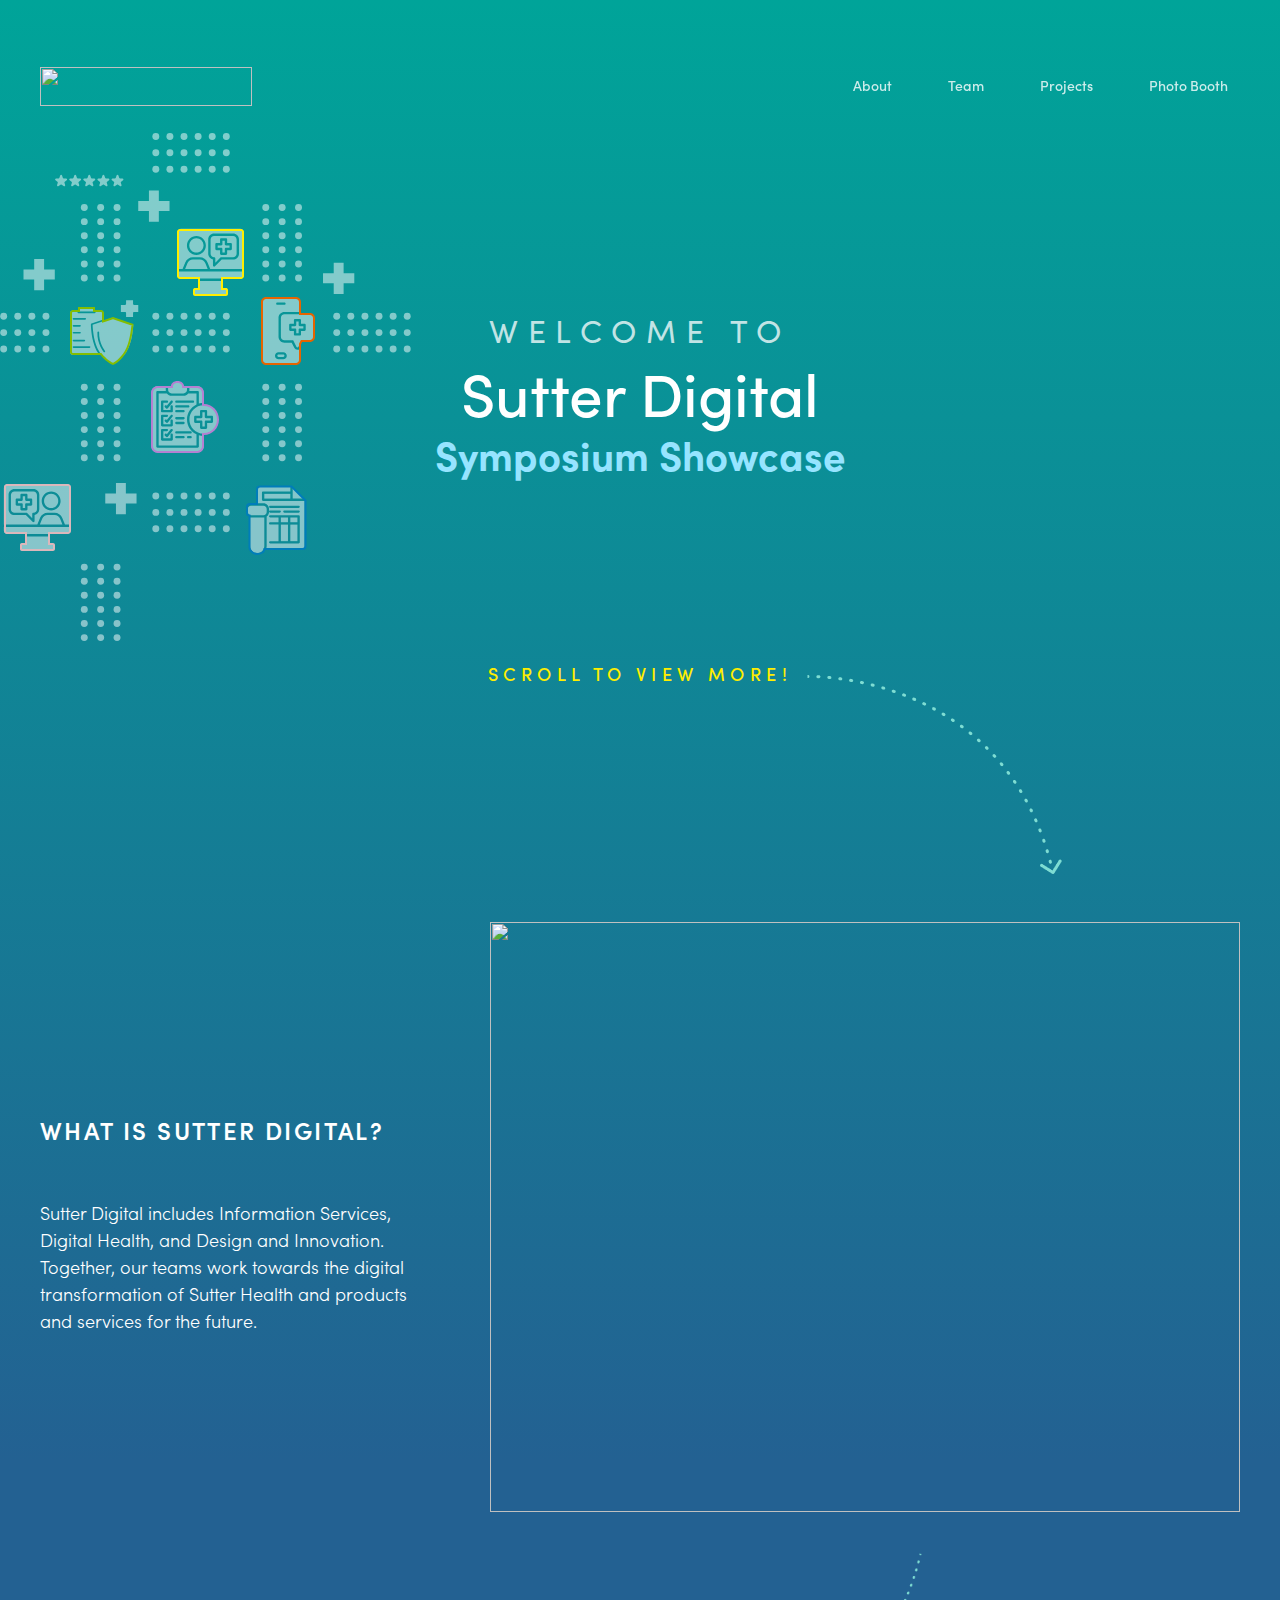
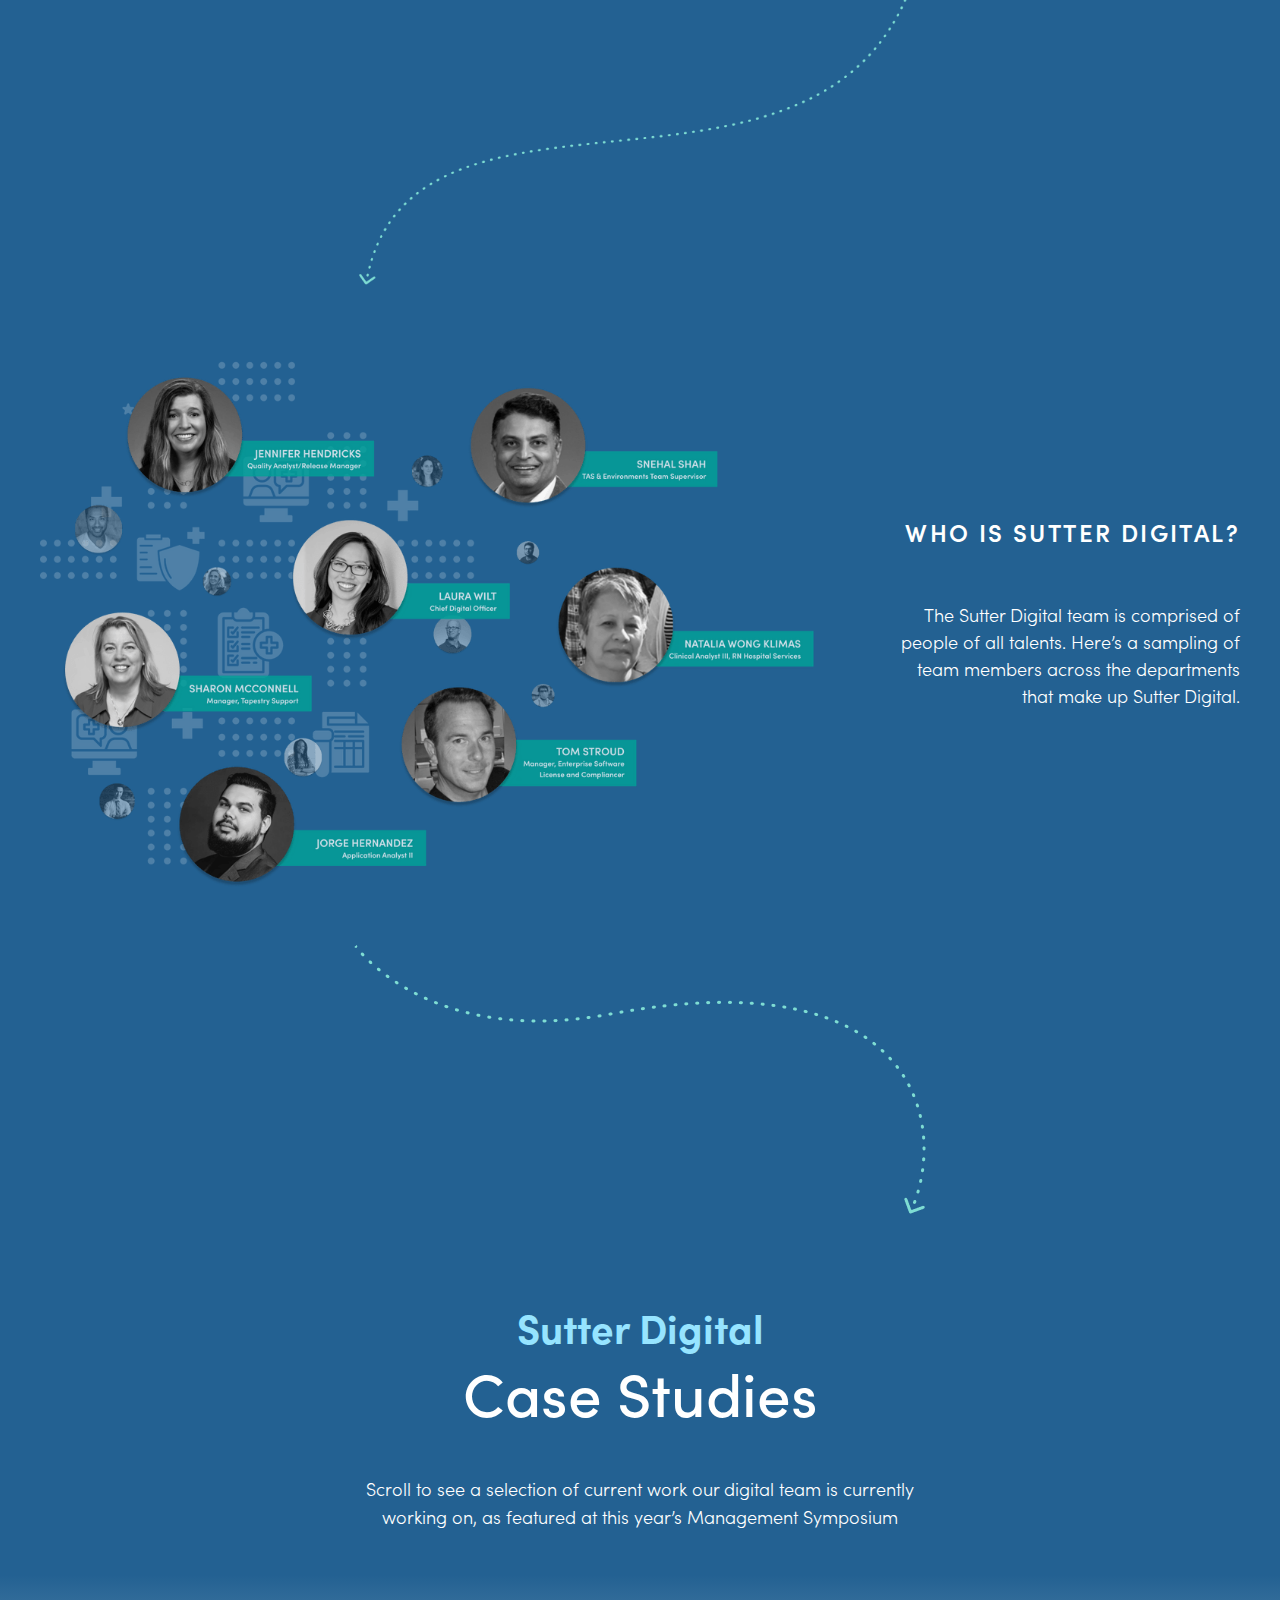
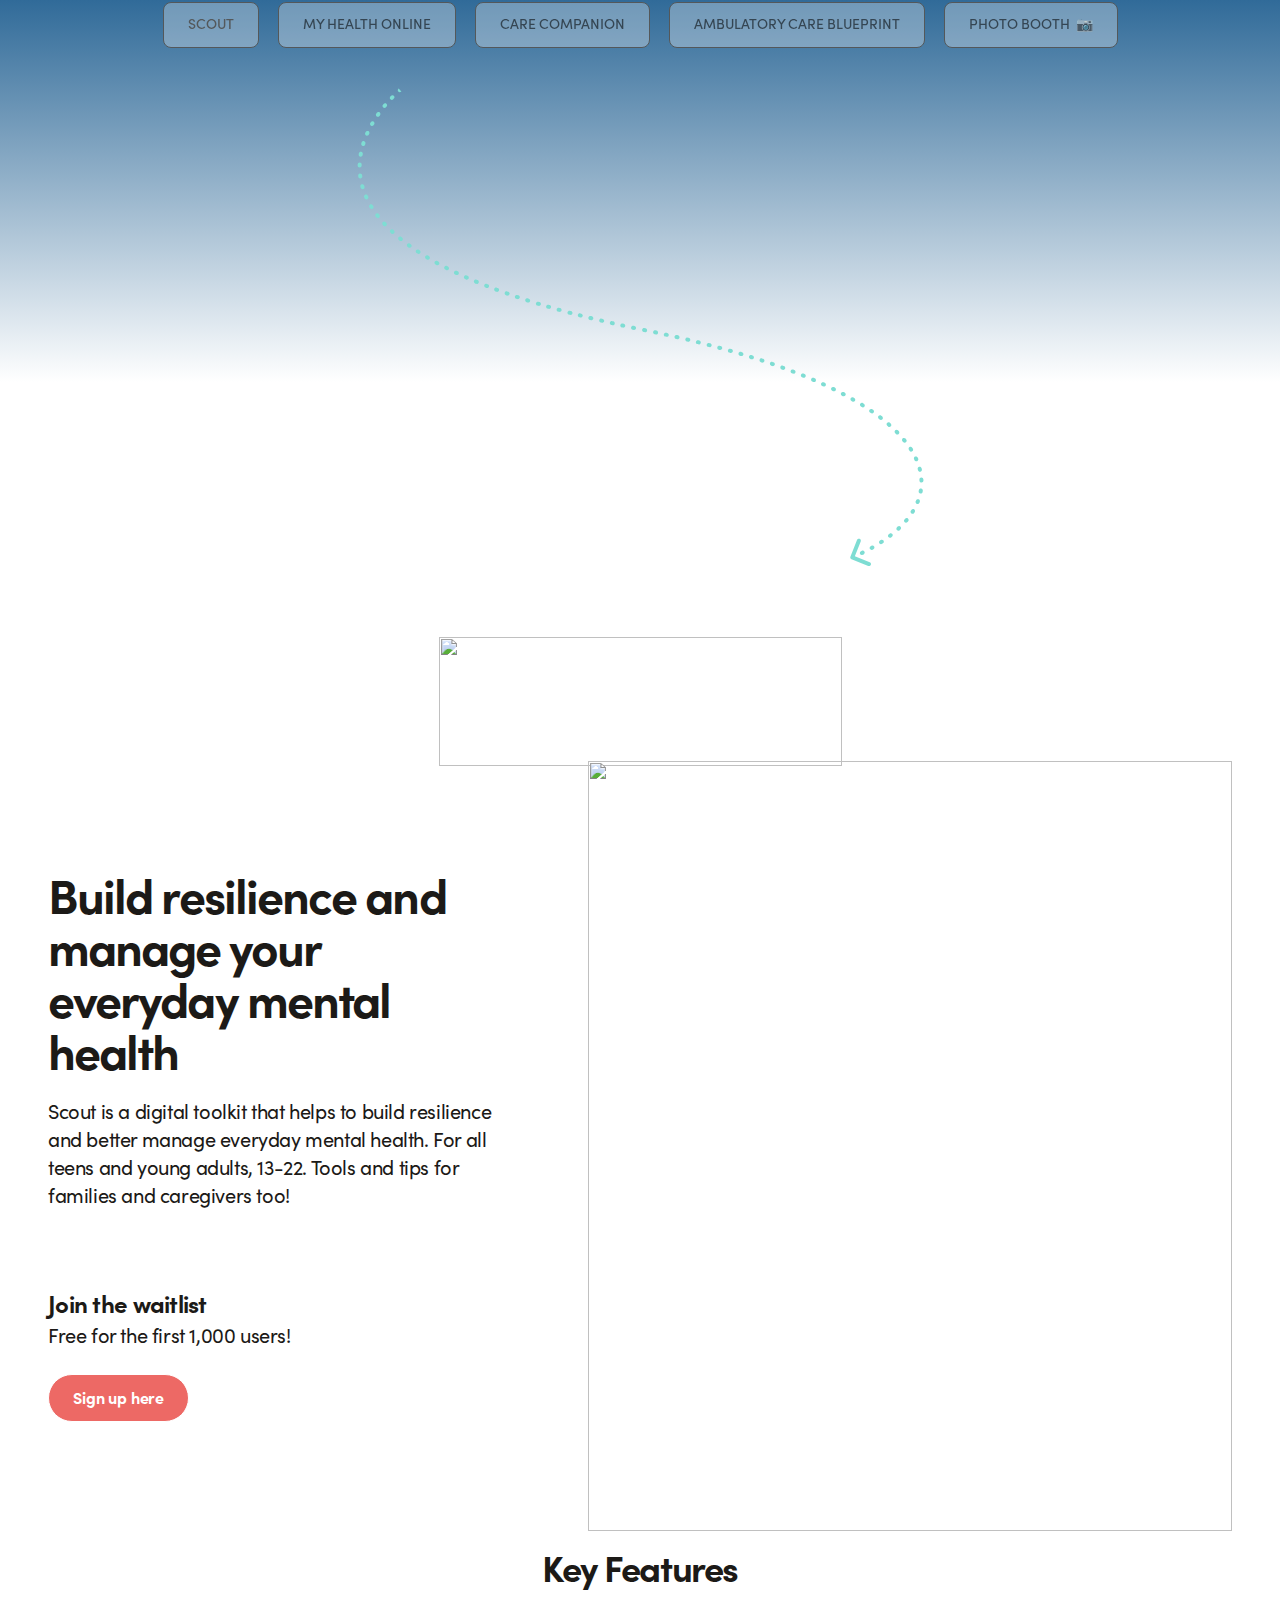
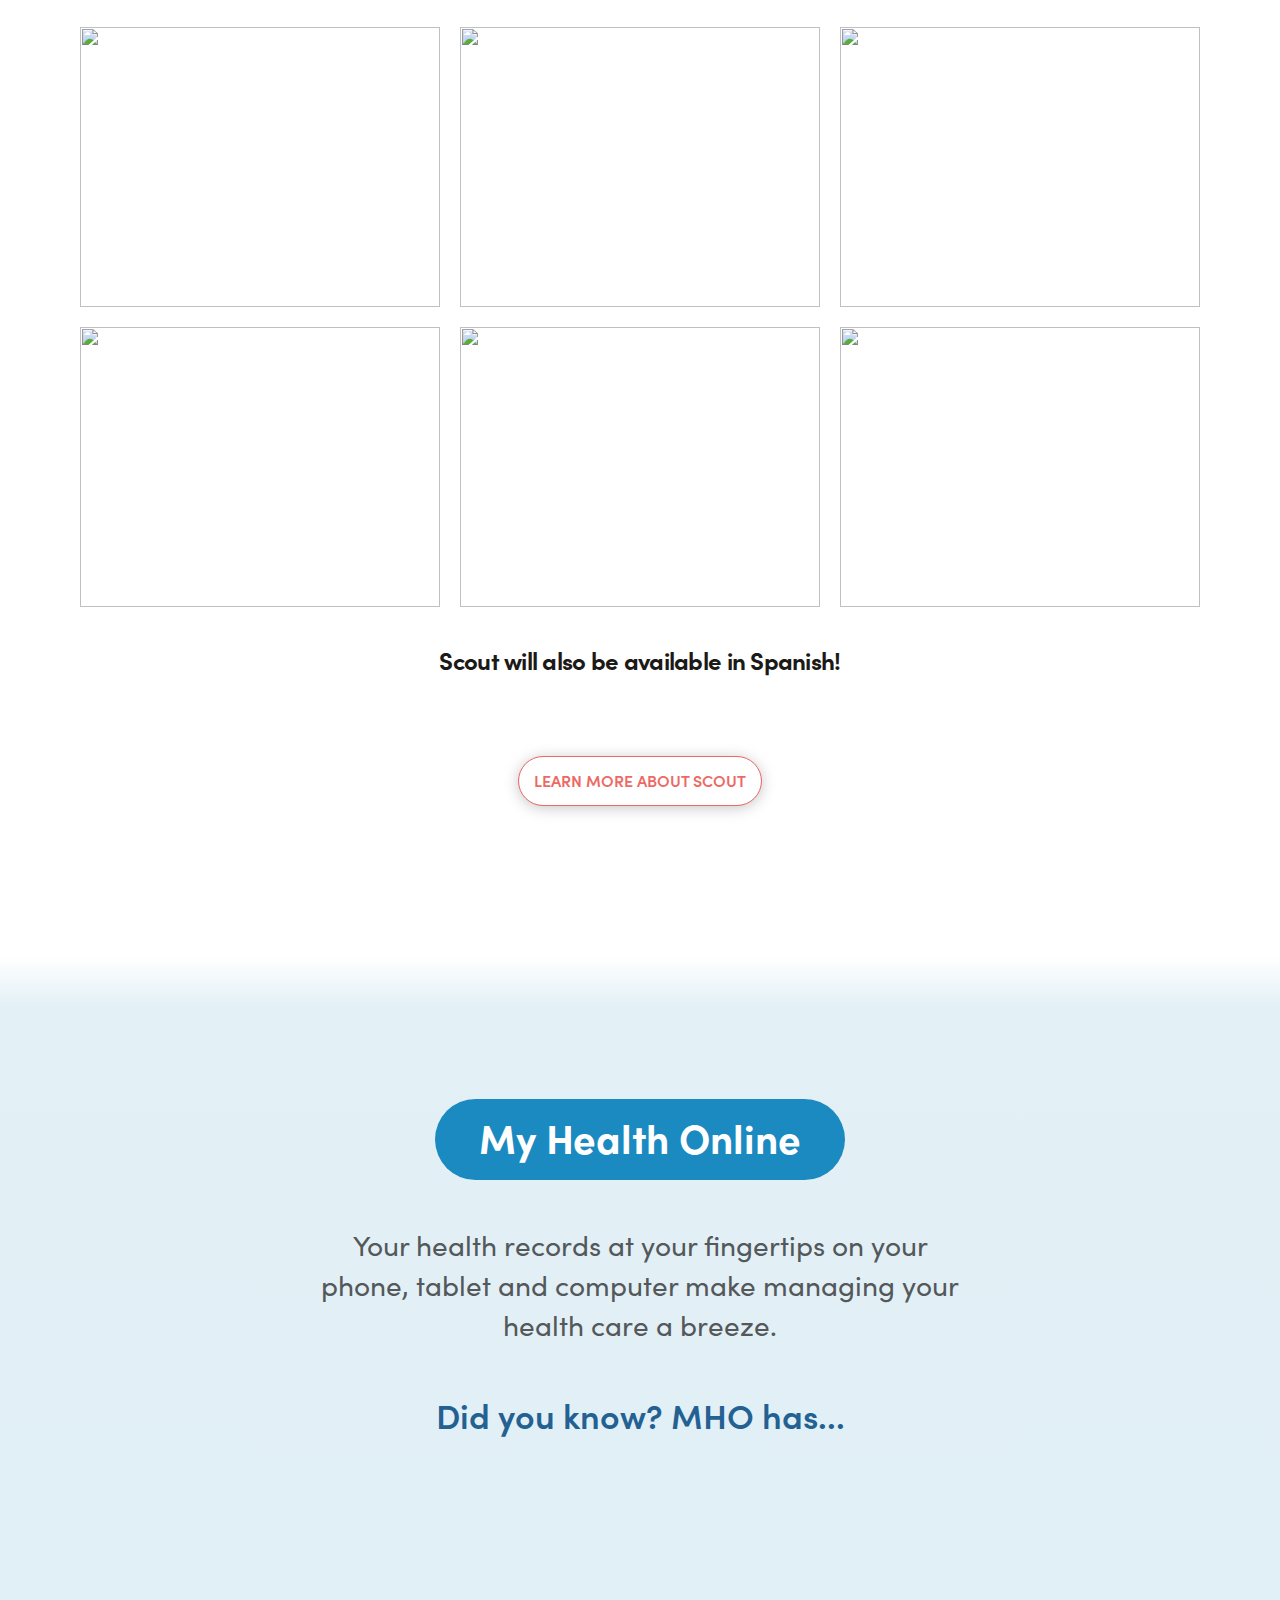
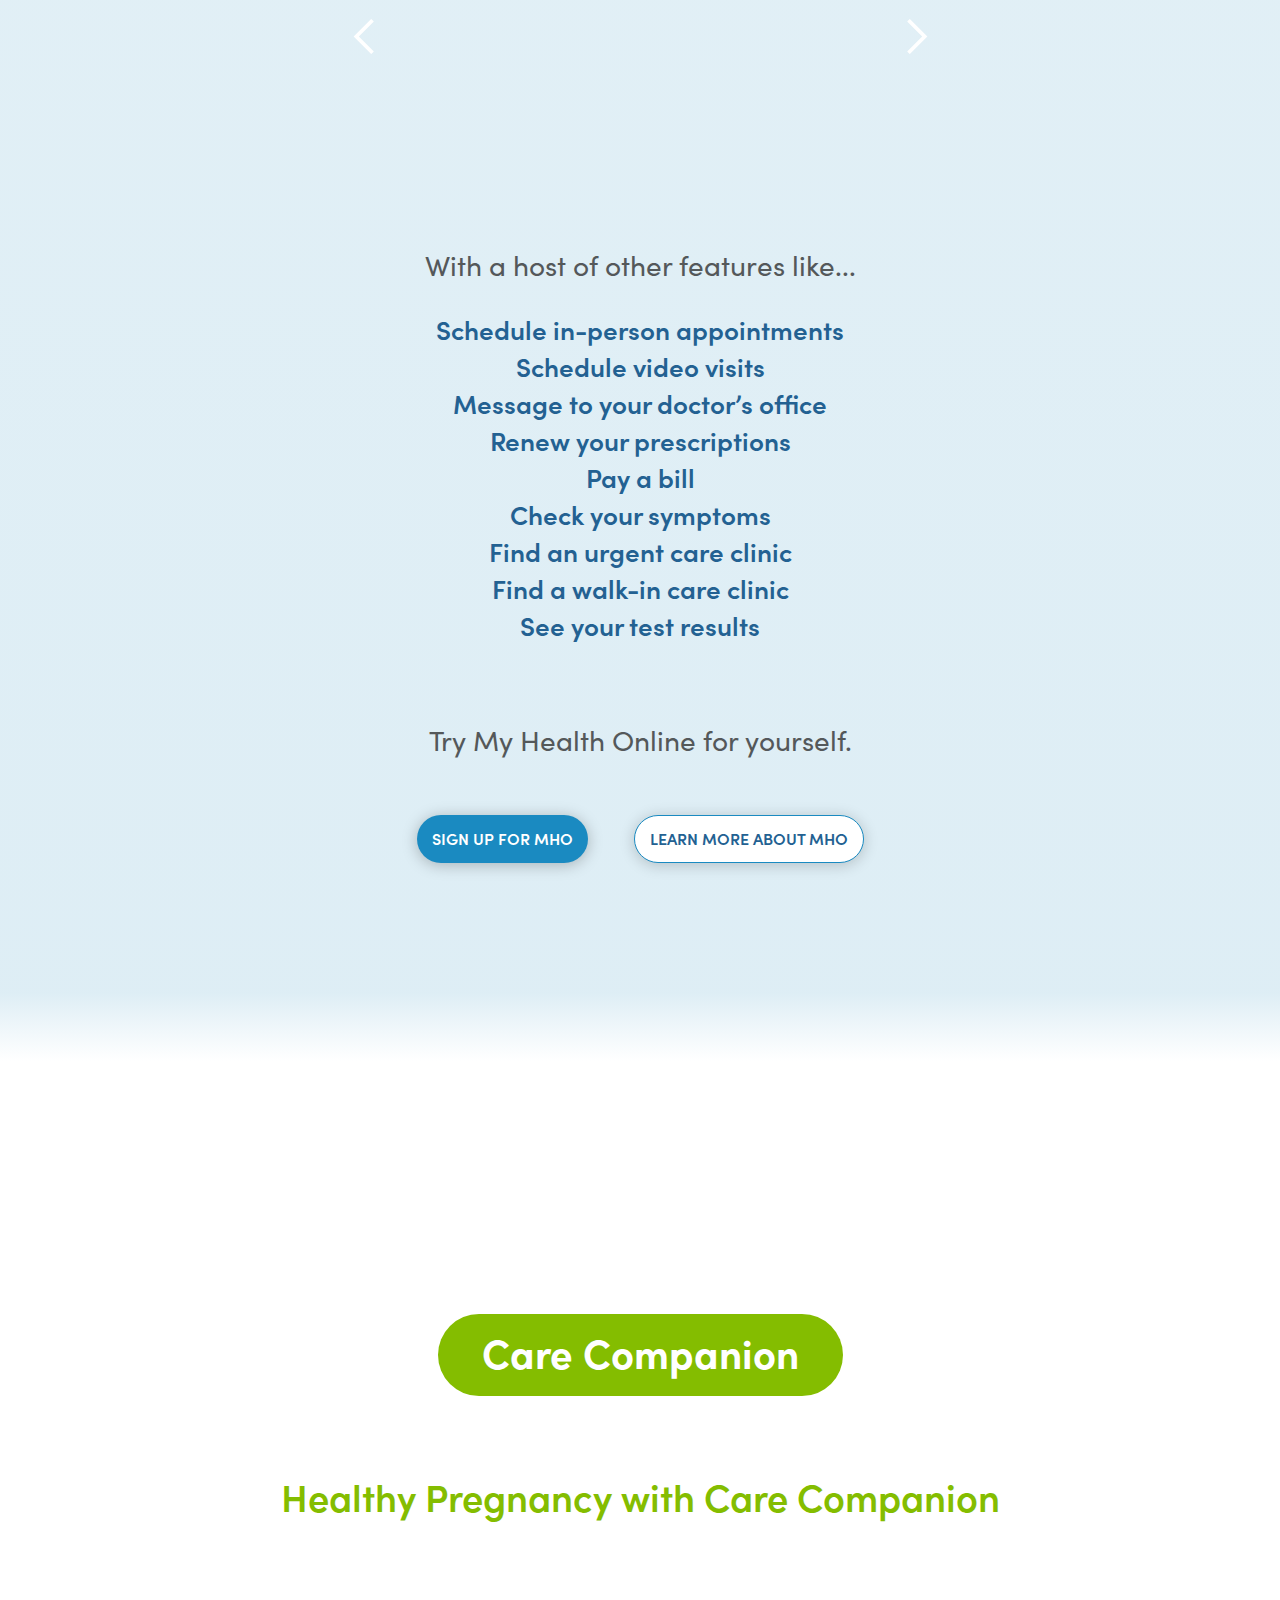
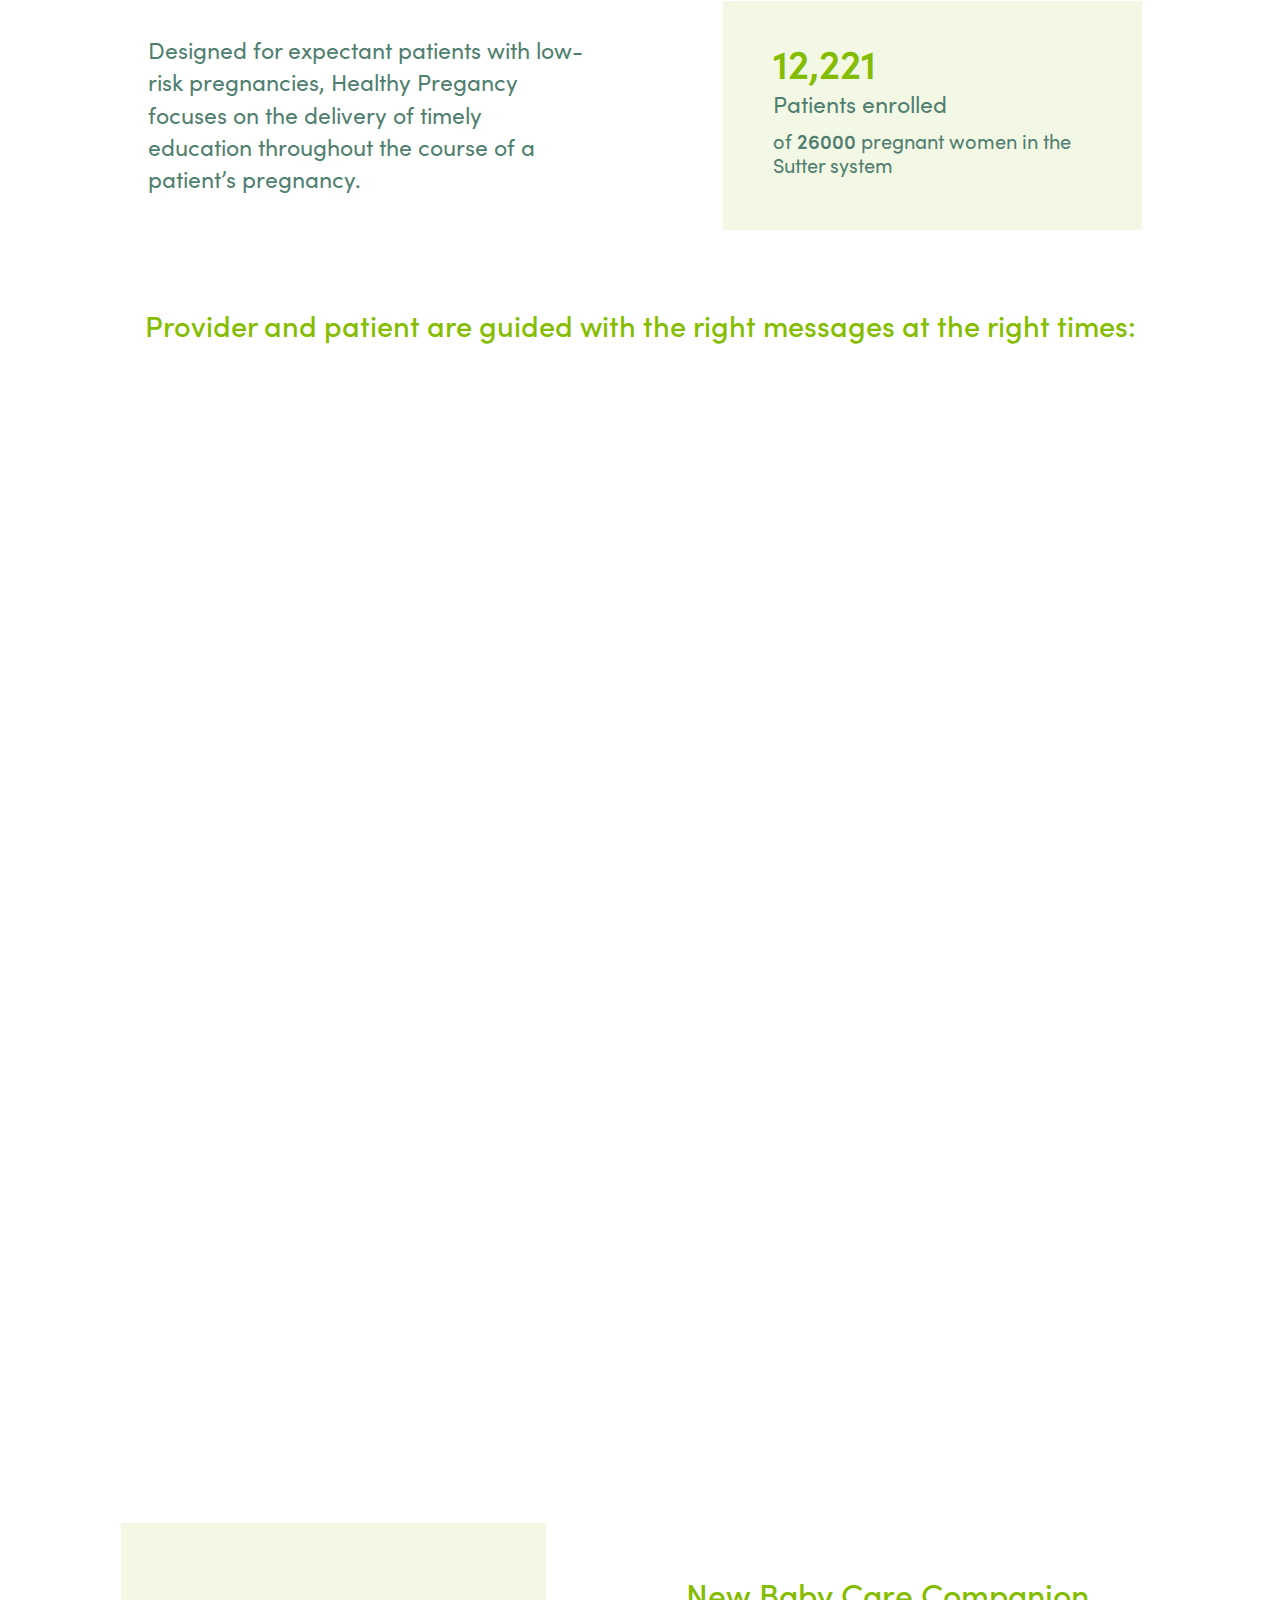
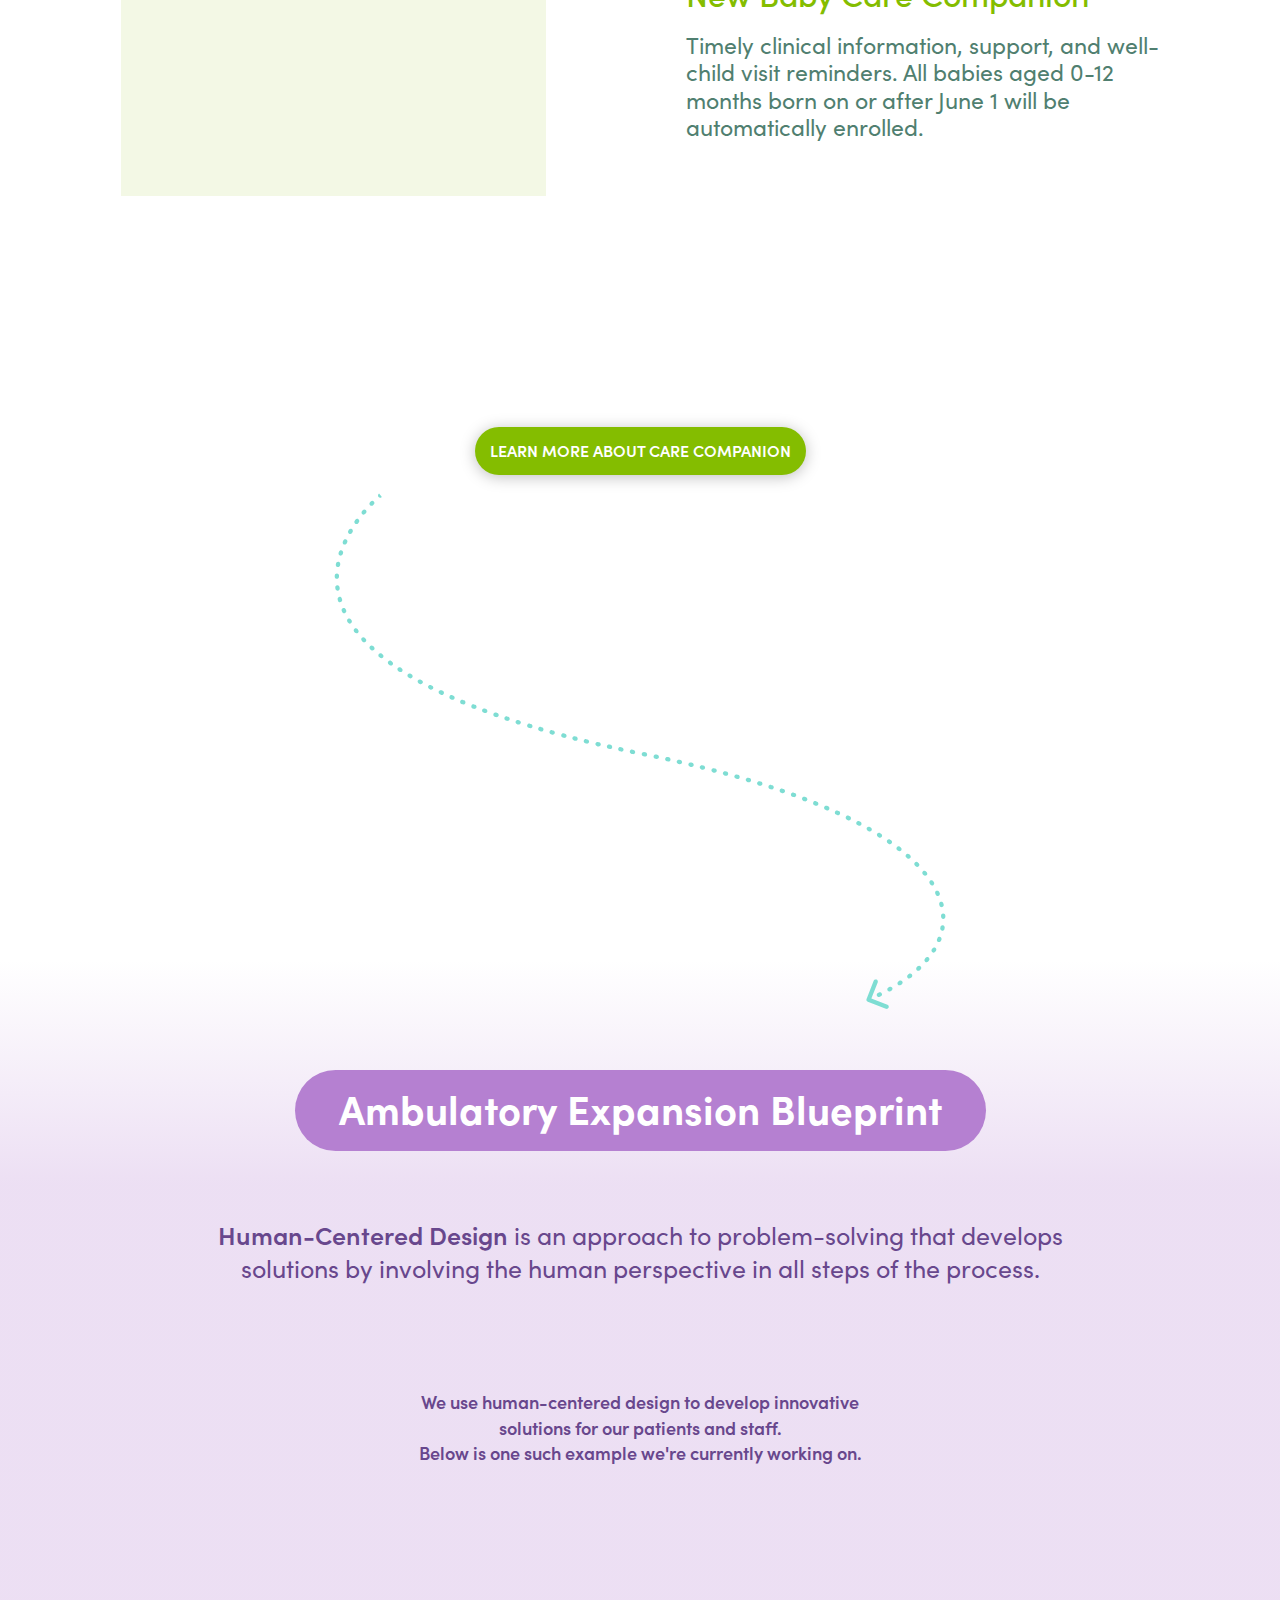
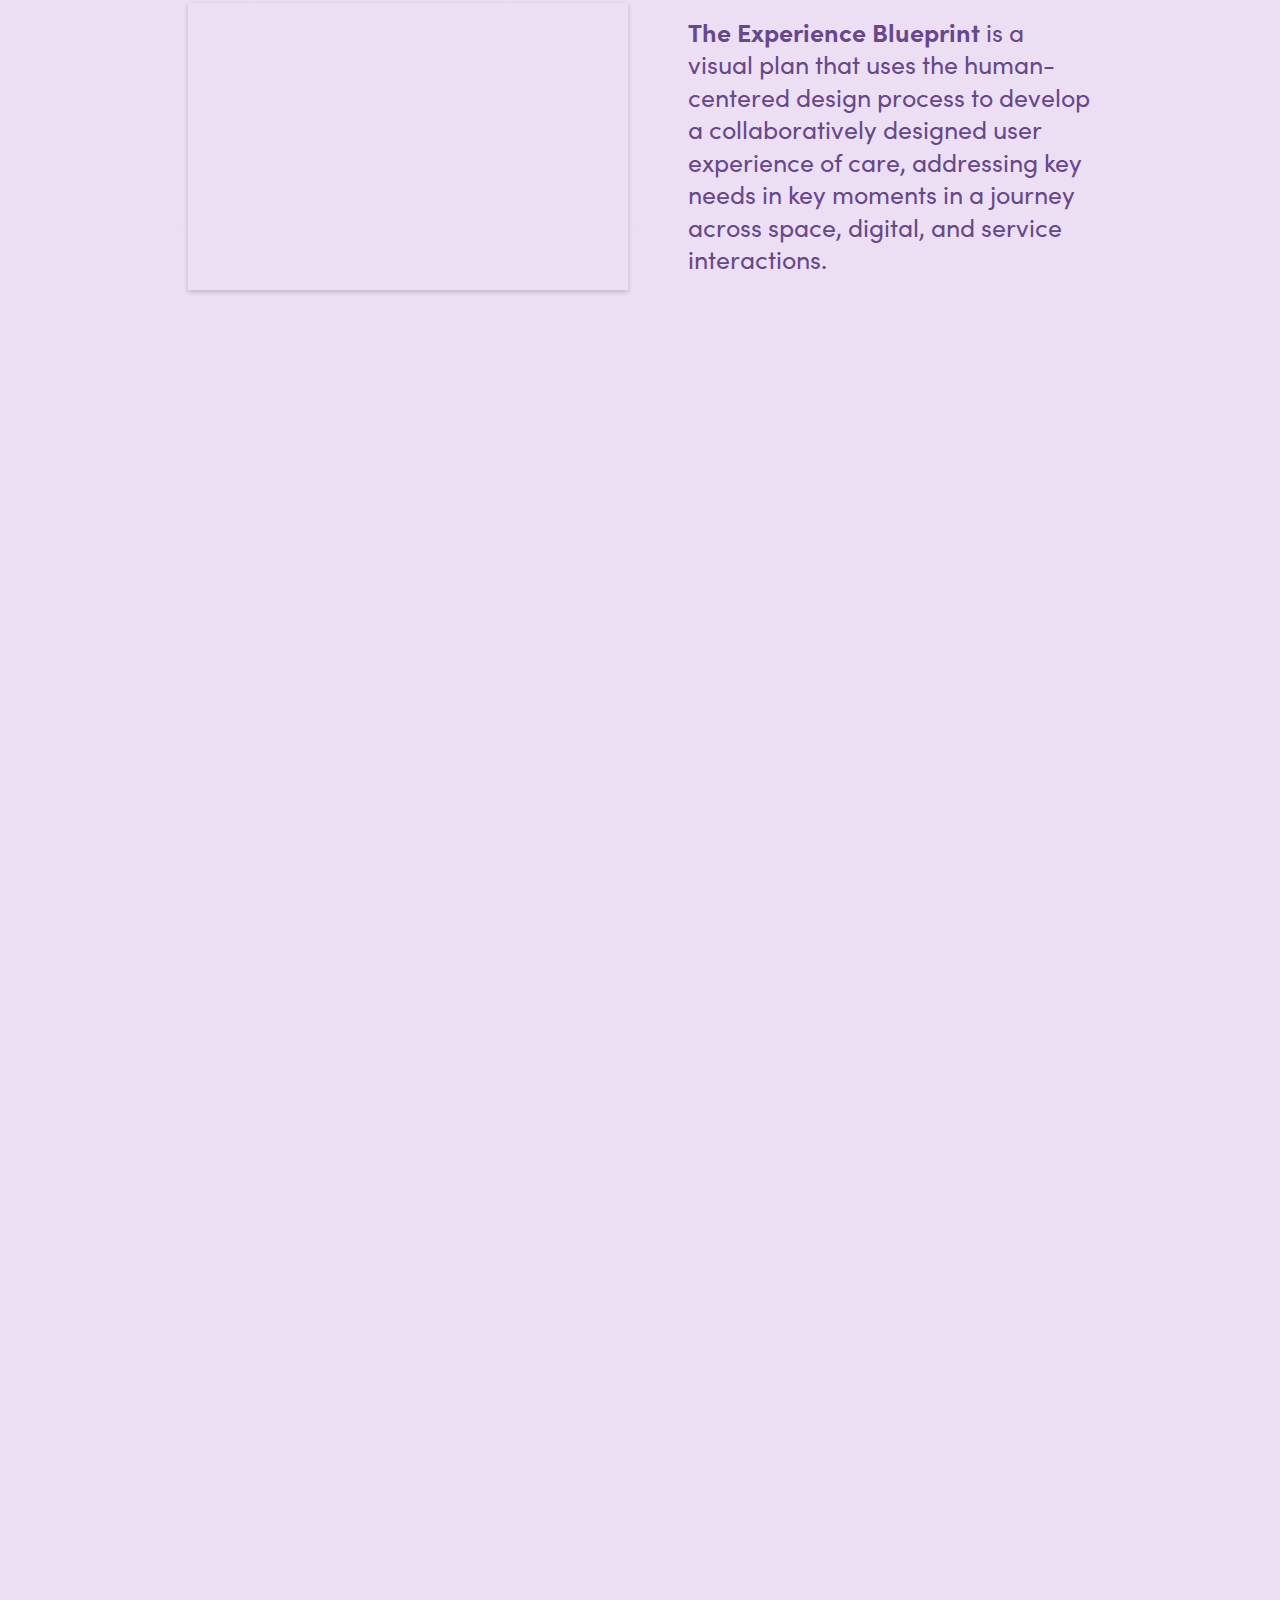
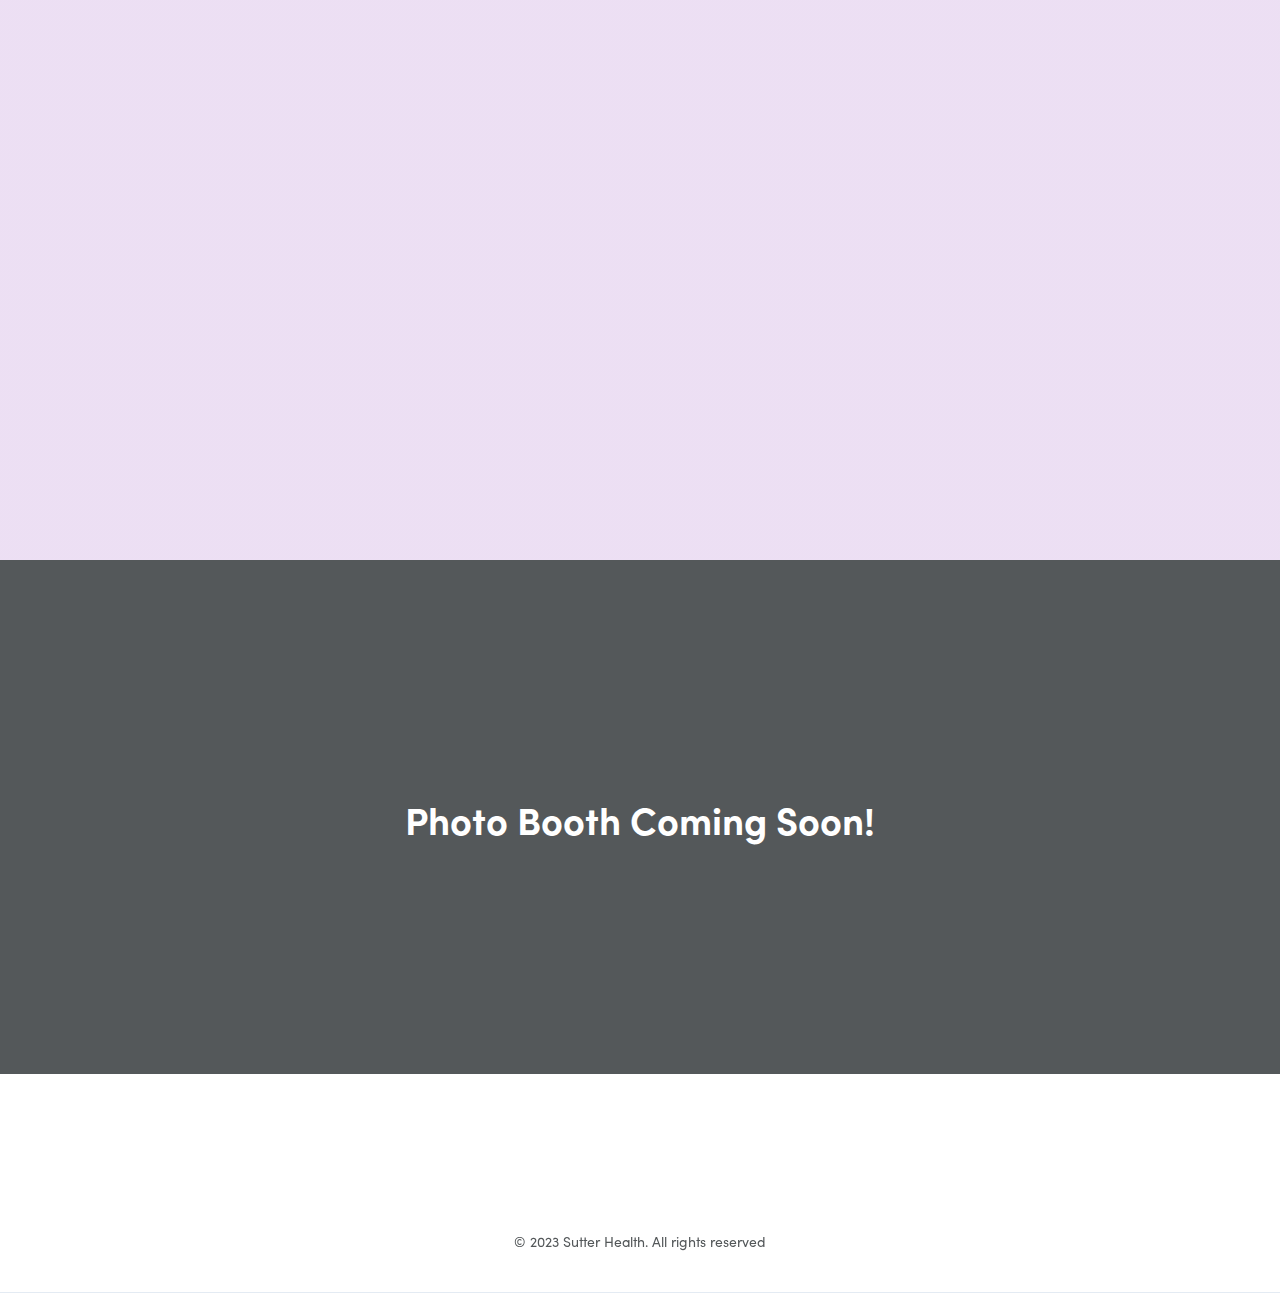
==== commit 95eb6025: "Updates by Coby" ====
--- a/index.html
+++ b/index.html
@@ -1,5 +1,5 @@
 <!DOCTYPE html><!--  This site was created in Webflow. https://www.webflow.com  -->
-<!--  Last Published: Tue Jun 06 2023 09:14:49 GMT+0000 (Coordinated Universal Time)  -->
+<!--  Last Published: Mon Jun 19 2023 23:52:20 GMT+0000 (Coordinated Universal Time)  -->
 <html data-wf-page="6446c58904082c410ef8699d" data-wf-site="6446c58904082c099ef8699c">
 <head>
   <meta charset="utf-8">
@@ -240,14 +240,14 @@
         <div class="frame-2857270">
           <div class="frame-2857271"><img src="images/HCD-graphic.png" loading="lazy" sizes="(max-width: 479px) 310px, (max-width: 767px) 63vw, 72vw" srcset="images/HCD-graphic-p-500.png 500w, images/HCD-graphic-p-800.png 800w, images/HCD-graphic-p-1080.png 1080w, images/HCD-graphic-p-1600.png 1600w, images/HCD-graphic-p-2000.png 2000w, images/HCD-graphic.png 2071w" alt="" class="image-24"></div>
           <div class="frame-48096289">
-            <div class="text-35">We use human-centered design to develop innovative solutions for our patients and staff.</div>
-          </div>
-        </div>
-      </div>
-      <div class="frame-48096288"><img src="https://uploads-ssl.webflow.com/6441c3f379c7a4ea30bca089/647cf15eda48d5f898504394_Screen-Shot-2023-02-03-at-2.13.png" loading="lazy" width="440" height="287.346923828125" alt="" class="screen-shot-2023-02-03-at-2-13">
-        <div class="text-36"><strong>The Experience Blueprint</strong> is a visual plan that captures the collaboratively designed user experience of care, addressing key needs in key moments in a journey across space, digital, and service interactions.</div>
-      </div>
-      <div class="mho-ctas-2 aeb-container"><img src="https://uploads-ssl.webflow.com/6441c3f379c7a4ea30bca089/647cf15f206abfac87f6be52_Vectors-Wrapper.svg" loading="lazy" width="888.1980590820312" height="1124.62841796875" alt="" class="vectors-wrapper-5"><img src="images/ideation-image.png" loading="lazy" sizes="(max-width: 479px) 130px, 248px" srcset="images/ideation-image-p-500.png 500w, images/ideation-image.png 773w" alt="" class="image-25"></div>
+            <div class="text-35">We use human-centered design to develop innovative solutions for our patients and staff.<br>Below is one such example we&#x27;re currently working on.</div>
+          </div>
+        </div>
+      </div>
+      <div class="frame-48096288"><img src="images/ideation-journey.png" loading="lazy" width="440" height="287.346923828125" srcset="images/ideation-journey-p-500.png 500w, images/ideation-journey-p-800.png 800w, images/ideation-journey.png 871w" sizes="(max-width: 479px) 300px, (max-width: 767px) 69vw, (max-width: 991px) 430.765625px, 43vw" alt="" class="screen-shot-2023-02-03-at-2-13">
+        <div class="text-36"><strong>The Experience Blueprint</strong> is a visual plan that uses the human-centered design process to develop a collaboratively designed user experience of care, addressing key needs in key moments in a journey across space, digital, and service interactions.</div>
+      </div>
+      <div class="mho-ctas-2 aeb-container"><img src="https://uploads-ssl.webflow.com/6441c3f379c7a4ea30bca089/647cf15f206abfac87f6be52_Vectors-Wrapper.svg" loading="lazy" width="888.1980590820312" height="1124.62841796875" alt="" class="vectors-wrapper-5"><img src="images/bp-journey-ideation.png" loading="lazy" sizes="(max-width: 479px) 130px, 248px" srcset="images/bp-journey-ideation-p-500.png 500w, images/bp-journey-ideation-p-800.png 800w, images/bp-journey-ideation.png 849w" alt="" class="image-25"></div>
     </div>
   </div>
   <section id="Photo-Booth" class="photo-booth wf-section">
--- a/css/webflow.css
+++ b/css/webflow.css
@@ -345,10 +345,6 @@
   color: #999;
   opacity: 1;
 }
-.w-input:-ms-input-placeholder,
-.w-select:-ms-input-placeholder {
-  color: #999;
-}
 .w-input::-webkit-input-placeholder,
 .w-select::-webkit-input-placeholder {
   color: #999;
@@ -409,7 +405,6 @@
 }
 .w-radio-input {
   margin: 4px 0 0;
-  margin-top: 1px \9;
   line-height: normal;
   float: left;
   margin-left: -20px;
@@ -1194,7 +1189,6 @@
   opacity: 0;
   -webkit-user-select: none;
   -moz-user-select: none;
-  -ms-user-select: none;
   -webkit-tap-highlight-color: transparent;
   -webkit-transform: translate(0, 0);
   /* 2 */
@@ -1376,14 +1370,12 @@
   top: 50%;
   width: 100%;
   -webkit-transform: translate(0, -50%);
-  -ms-transform: translate(0, -50%);
   transform: translate(0, -50%);
 }
 .w-lightbox-thumbnail .w-lightbox-wide {
   left: 50%;
   height: 100%;
   -webkit-transform: translate(-50%, 0);
-  -ms-transform: translate(-50%, 0);
   transform: translate(-50%, 0);
 }
 /*
--- a/css/management-symposium.webflow.css
+++ b/css/management-symposium.webflow.css
@@ -2574,7 +2574,7 @@
 }
 
 .error-27e9bc47-6a16-e425-6951-9481f3da2308 {
-  color: #54585a;
+  color: #68478d;
   text-align: center;
   font-size: 25px;
   font-weight: 400;
@@ -2626,15 +2626,15 @@
   flex-direction: column;
   justify-content: flex-start;
   align-items: flex-start;
-  margin-top: 16px;
+  margin-top: 30px;
   margin-bottom: 12px;
   padding: 8px;
   display: flex;
 }
 
 .text-35 {
-  max-width: 393px;
-  color: #54585a;
+  max-width: 450px;
+  color: #68478d;
   text-align: center;
   align-self: center;
   font-size: 18px;
@@ -2657,10 +2657,11 @@
 .screen-shot-2023-02-03-at-2-13 {
   object-fit: cover;
   border: 14.1017px rgba(255, 255, 255, 0);
+  box-shadow: 0 2px 5px rgba(0, 0, 0, .2);
 }
 
 .text-36 {
-  max-width: 378px;
+  max-width: 410px;
   color: #68478d;
   align-self: center;
   font-size: 25px;
@@ -2681,7 +2682,7 @@
 }
 
 .human-centered-design-is-an-approach-to-problem-solving-that-develops-solutions-by-involving-the-human-perspective-in-all-steps-of-the-process-0 {
-  color: #54585a;
+  color: #68478d;
   text-align: center;
   font-size: 25px;
   font-weight: 600;
@@ -2689,11 +2690,11 @@
 }
 
 .human-centered-design-is-an-approach-to-problem-solving-that-develops-solutions-by-involving-the-human-perspective-in-all-steps-of-the-process-1 {
-  color: #54585a;
+  color: #68478d;
   text-align: center;
   font-size: 25px;
   font-weight: 400;
-  line-height: 128.2%;
+  line-height: 130%;
 }
 
 .image-24 {
@@ -2708,6 +2709,7 @@
   bottom: -5%;
   left: 13%;
   right: auto;
+  box-shadow: 0 2px 5px rgba(0, 0, 0, .2);
 }
 
 .photo-booth {
